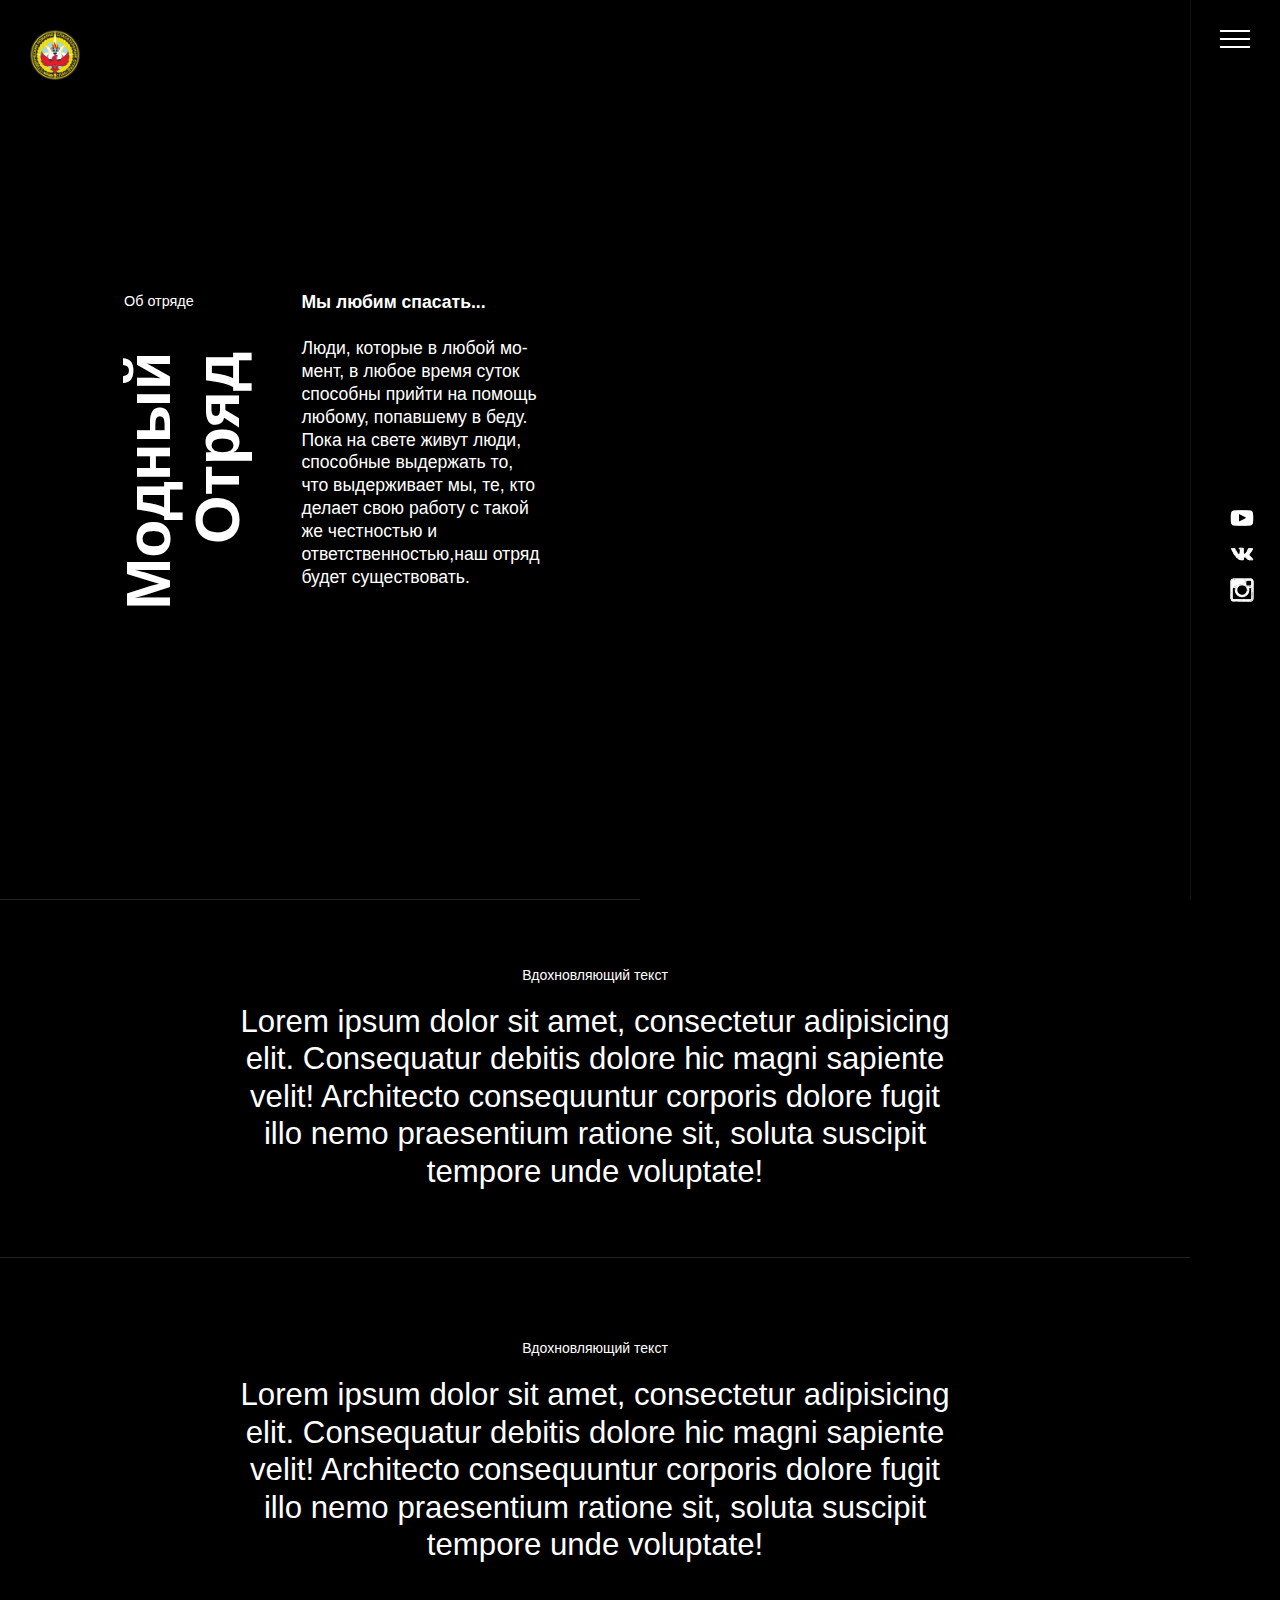
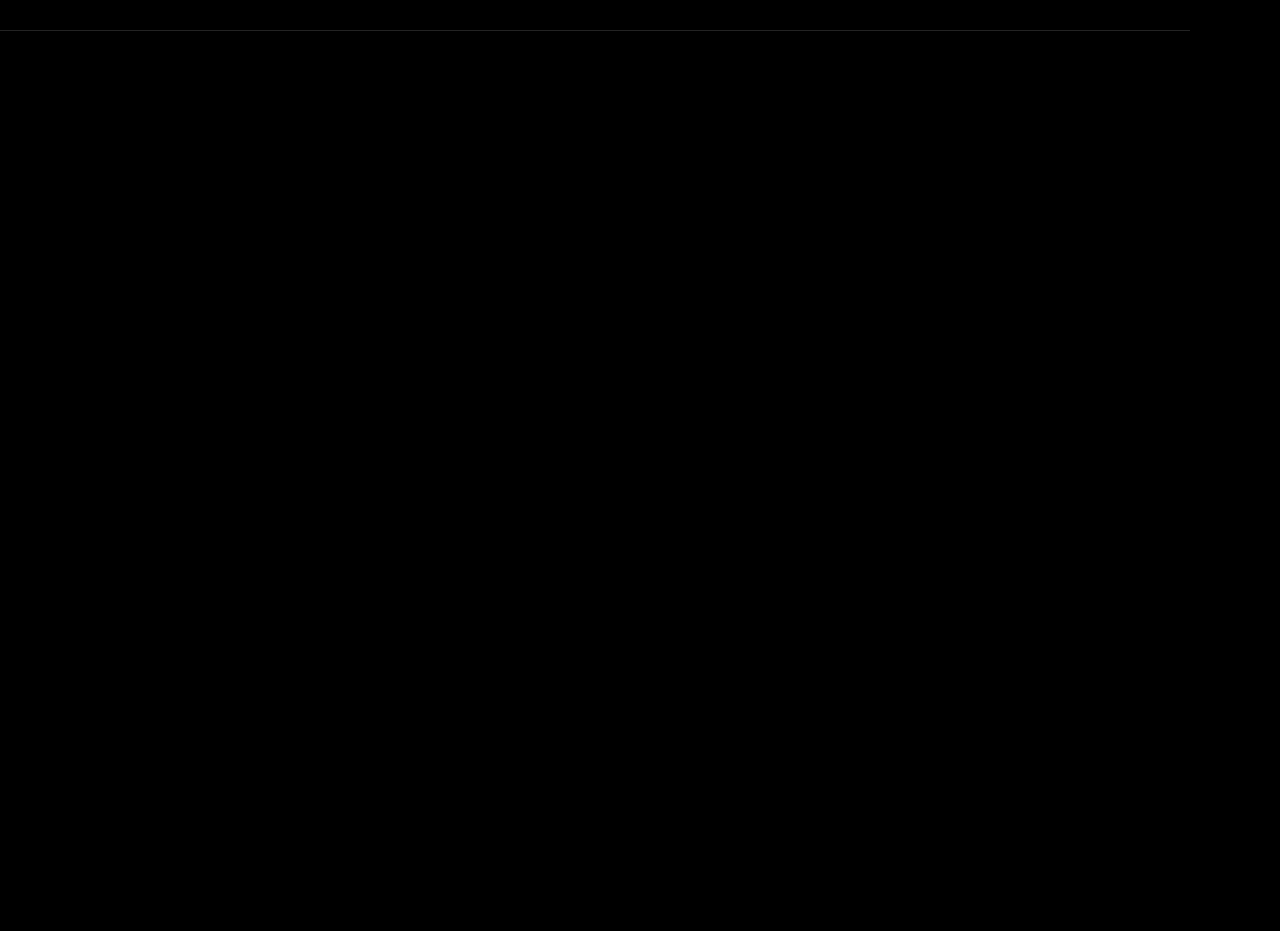
==== about_squad.html @ 2091f067 "1" ====
<!doctype html>
<html lang="ru">
<head>
    <meta charset="utf-8">
    <meta http-equiv="x-ua-compatible" content="ie=edge">
    <title>Об отряде</title>
    <!--Оптимизация под мобильную версию-->
    <meta name="HandheldFriendly" content="True">
    <meta name="MobileOptimized" content="320">
    <meta name="viewport" content="width=device-width, initial-scale=1">
    <!--ФавИконки-->
    <link rel="shortcut icon" href="favicon.ico" type="image/x-icon">
    <link rel="icon" href="favicon.ico" type="image/x-icon">
    <!--Индексация-->
    <meta name="theme-color" content="#ffffff">
    <meta name="description" content="Самый модный отряд">
    <meta name="keywords" content="Феникс, модно, молодежно, современно">
    <!--Индексация при цитировании в соц сетях-->
    <meta property="og:title" content="">
    <meta property="og:description" content="">
    <meta property="og:type" content="article">
    <meta property="og:url" content="">
    <meta property="og:site_name" content="">
    <meta property="og:image" content="">
    <!--CSS/JS-->
    <link rel="stylesheet" id="bones-stylesheet-css" href="css/style.css" type="text/css" media="all">
    <script type="text/javascript" src="js/d748f.js"></script>
</head>
<body class="page-template page-template-page-studio page-template-page-studio-php page page-id-624 scrolltop">
<!--Лого верх-->
<div class="icon-logo">
    <a href="#"><img src="icon-logo-1.jpg"></a>
</div>
<div class="footer-wrap">
    <!--Лого низ-->
    <div class="icon-logo">
        <a href="#"><img src="icon-logo-1.jpg"></a>
    </div>
    <!--Блок контактов-->
    <div class="footer-contact-wrap">
        <div class="m-all t-1of2 d-1of2 cf">
            <h2>Ты Можешь Изменить Мир</h2>
        </div>
        <div class="m-all t-1of2 d-1of2 cf">
            <div class="m-hidden">
                <h3>Наши контакты</h3>
            </div><div class="div-line-wrap">
        <span class="div-line">
        </span>
        </div>
            <p>+7(985)513-35-29<br>
                <a href="mailto:spso_fenix@gmail.com" onclick="ga(&#39;send&#39;, &#39;event&#39;, &#39;contact&#39;, &#39;email&#39;, &#39;footer&#39;);">spso_fenix@gmail.com</a></p>
            <a href="#" class="cta-btn-form form-link" target="_blank" onclick="ga(&#39;send&#39;, &#39;event&#39;, &#39;contact&#39;, &#39;project planner&#39;, &#39;footer&#39;);"><span>Записаться в Отряд</span> <span class="icon-ArrowRight"></span></a>
            <a href="#" target="_blank" class="cta-btn-form manual-link"><span>Записаться в Отряд</span> <span class="icon-ArrowRight"></span></a></div></div><span class="icon-ArrowUp"></span><div class="logotype"></div></div><div class="nav-btn-wrap">
    <!--Навигация по сайту-->
    <button class="c-hamburger c-hamburger--htx">
        <span>Menu</span>
    </button>
</div>
<div class="side-nav">
    <div class="main-menu">
        <ul><li class="home"><a href="index.html">Главная</a></li>
            <li class="squad"><a href="about_squad.html">Об отряде</a></li>
            <li class="gallery"><a href="#">Галерея</a></li>
            <li class="entry"><a href="#">Вступление в отряд</a></li>
            <li class="structure"><a href="#">Структура и руководство</a></li>
            <li class="contact"><a href="contact.html">Контакты</a>
            </li>
        </ul>
    </div>
    <!--Боковая надпись и соц кнопки-->
    <div class="status-text">
    <span class="social-links">
        <img src="icon/inst.png" alt="">
            <img src="icon/vk.png" alt="">
            <img src="icon/yt.png" alt="">
        <br>
    </span></div>
</div>
    <div class="ajax-wrap">
        <!--Видео-->
        <div id="hero-bg-vid" data-vide-bg="mp4: VS.mp4, poster:home-bg.jpg " data-vide-options="bgColor: #000000, loop: true, controls: true, muted: true, position: 50% 50%, posterType: jpg"><div style="position: absolute; z-index: 1; top: 0px; left: 0px; bottom: 0px; right: 0px; overflow: hidden; background-size: cover; background-color: rgb(0, 0, 0); background-repeat: no-repeat; background-position: 50% 50%; background-image: none;">
            <video controls = "" autoplay="" loop="" preload="auto" muted="" style="margin: auto; position: absolute; z-index: -1; top: 50%; left: 50%; transform: translate(-50%, -50%); visibility: visible; opacity: 1; width: auto; height: 916px;" data-video="0">
                <!--        <source src="VS.mp4" type="video/mp4"> -->
            </video>
        </div>
        </div>
        <div class="work-intro">
            <div class="video-bg-section rollin top" data-vide-bg="mp4: VS.mp4, home-bg.jpg " data-vide-options="bgColor: #000000, loop: true, muted: true, position: 50% 50%, posterType: jpg"><div style="position: absolute; z-index: 1; top: 0px; left: 0px; bottom: 0px; right: 0px; overflow: hidden; background-size: cover; background-color: rgb(0, 0, 0); background-repeat: no-repeat; background-position: 50% 50%; background-image: none;">
                <video autoplay="" loop="" preload="auto" muted="" style="margin: auto; position: absolute; z-index: -1; top: 50%; left: 50%; transform: translate(-50%, -50%); visibility: visible; opacity: 1; width: auto; height: 578px;">
                    <source src="VS.mp4" type="video/mp4">
                </video>
            </div>
            </div>
        </div>
        <main class="content">
<section class="project-intro">
    <div class="m-all t-1of2 d-1of2 cf intro-copy-wrap top">
    <div class="intro-copy">
        <div class="intro-copy-inner">
    <div class="m-1of4 t-3of7 d-3of7 cf intro-title">
        <p class="category-title">Об отряде</p>
        <h2>Модный<br>Отряд</h2></div>
            <div class="m-3of4 t-4of7 d-4of7 cf intro-body-copy">
                <h4 class="overview-title">Мы любим спасать...</h4>
                <p>Люди, которые в любой момент, в любое время суток способны прийти на помощь любому, попавшему в беду.
                    Пока на свете живут люди, способные выдержать то, что выдерживает мы, те, кто делает свою работу с такой же честностью и ответственностью,наш отряд будет существовать.</p>
                </div>
        </div>
    </div>
    </div>
    </section>
<section class="services-list no-padding-top">
<header class="m-all t-all d-all cf rollin now">
    <div class="sub-title">
        <p>Вдохновляющий текст</p>
    </div>
    <h2>
        Lorem ipsum dolor sit amet, consectetur adipisicing elit. Consequatur debitis dolore hic magni sapiente
            velit! Architecto consequuntur corporis dolore fugit illo nemo praesentium ratione sit, soluta suscipit
            tempore unde voluptate!
    </h2>
   </header>
</section><section class="services-list delife last">
        <header class="m-all t-all d-all cf rollin now">
            <div class="sub-title">
                <p>Вдохновляющий текст</p>
            </div>
            <h2>
                Lorem ipsum dolor sit amet, consectetur adipisicing elit. Consequatur debitis dolore hic magni sapiente
                velit! Architecto consequuntur corporis dolore fugit illo nemo praesentium ratione sit, soluta suscipit
                tempore unde voluptate!
            </h2>
        </header>
</section>
    </main>
        <!--JS-->
        <script type="text/javascript" src="js/aa1be.js"></script>
        <!--Записаться к нам-->
        <iframe id="my_typeform" src="form.html"></iframe>

        <div class="form-header"><div class="form-header-logo"><div class="icon-logo"><img src="icon-logo-1.jpg"></div></div>
            <div class="close-btn">
                <a href="#"><img src="close-btn.svg"></a>
            </div>
        </div>
</body>
</html>
---- css/style.css ----
/******************************************************************
Site Name: SPSO FENIX
Author: TblKBA
Stylesheet: FENIX Styles
******************************************************************/
article,
aside,
details,
figcaption,
figure,
footer,
header,
hgroup,
main,
nav,
section,
summary {
  display: block; }
audio,
canvas,
video {
  display: inline-block; }
audio:not([controls]) {
  display: none;
  height: 0; }
[hidden],
template {
  display: none; }

/* ==========================================================================
   Base
   ========================================================================== */
html {
  font-family: sans-serif;
  -ms-text-size-adjust: 100%;
  -webkit-text-size-adjust: 100%;
 }

body {
  margin: 0; }

/* ==========================================================================
   Links
   ========================================================================== */

a:focus {
  outline: 0; }

a:active,
a:hover {
  outline: 0; }

/* ==========================================================================
   Typography
   ========================================================================== */
h1 {
  font-size: 2em;
  margin: 0.67em 0; }

abbr[title] {
  border-bottom: 1px dotted; }

b,
strong,
.strong {
  font-weight: bold; }

dfn,
em,
.em {
  font-style: italic; }

hr {
  -moz-box-sizing: content-box;
  box-sizing: content-box;
  height: 0; }

p {
  -webkit-hyphens: auto;
  -epub-hyphens: auto;
  -moz-hyphens: auto;
  hyphens: auto; }

pre {
  white-space: pre-wrap; }

q:before,
q:after {
  content: '';
  content: none; }

small, .small {
  font-size: 75%; }

sub,
sup {
  font-size: 75%;
  line-height: 0;
  position: relative;
  vertical-align: baseline; }

sup {
  top: -0.5em; }

sub {
  bottom: -0.25em; }

/* ==========================================================================
   Forms
   ========================================================================== */

fieldset {
  border: 1px solid #c0c0c0;
  margin: 0 2px;
  padding: 0.35em 0.625em 0.75em; }

button,
input,
select,
textarea {
  font-family: inherit;
  font-size: 100%;
  margin: 0;
}

button,
html input[type="button"],
input[type="reset"],
input[type="submit"] {
  -webkit-appearance: button;
  cursor: pointer;
}

button[disabled],
html input[disabled] {
  cursor: default; }


input[type="search"] {
  -webkit-appearance: textfield;
  -moz-box-sizing: content-box;
  -webkit-box-sizing: content-box;
  box-sizing: content-box; }

textarea {
  vertical-align: top;
 }

/* ==========================================================================
   Tables
   ========================================================================== */
table {
  border-collapse: collapse;
  border-spacing: 0; }

*, *:before, *:after {
  -webkit-box-sizing: border-box;
  -moz-box-sizing: border-box;
  box-sizing: border-box; }

.image-replacement,
.ir {
  text-indent: 100%;
  white-space: nowrap;
  overflow: hidden; }

.clearfix, .cf {
  zoom: 1; }
  .clearfix:before, .clearfix:after, .cf:before, .cf:after {
    content: "";
    display: table; }
  .clearfix:after, .cf:after {
    clear: both; }

span.amp {
  font-family: Baskerville,'Goudy Old Style',Palatino,'Book Antiqua',serif !important;
  font-style: italic; }

/*********************
FONT FACE (IN YOUR FACE)
*********************/
@font-face {
  font-family: 'ApercuBold';
  src: url("../fonts/apercu-bold-webfont.eot");
  src: url("../fonts/apercu-bold-webfont.eot?#iefix") format("embedded-opentype"), url("../fonts/apercu-bold-webfont.svg#ApercuBold") format("svg"), url("../fonts/apercu-bold-webfont.woff") format("woff"), url("../fonts/apercu-bold-webfont.ttf") format("truetype");
  font-weight: bold;
  font-style: normal; }

@font-face {
  font-family: 'ApercuBoldItalic';
  src: url("../fonts/apercu-bolditalic-webfont.eot");
  src: url("../fonts/apercu-bolditalic-webfont.eot?#iefix") format("embedded-opentype"), url("../fonts/apercu-bolditalic-webfont.svg#ApercuBoldItalic") format("svg"), url("../fonts/apercu-bolditalic-webfont.woff") format("woff"), url("../fonts/apercu-bolditalic-webfont.ttf") format("truetype");
  font-weight: normal;
  font-style: normal; }

@font-face {
  font-family: 'ApercuItalic';
  src: url("../fonts/apercu-italic-webfont.eot");
  src: url("../fonts/apercu-italic-webfont.eot?#iefix") format("embedded-opentype"), url("../fonts/apercu-italic-webfont.svg#ApercuItalic") format("svg"), url("../fonts/apercu-italic-webfont.woff") format("woff"), url("../fonts/apercu-italic-webfont.ttf") format("truetype");
  font-weight: normal;
  font-style: normal; }

@font-face {
  font-family: 'ApercuLight';
  src: url("../fonts/apercu-light-webfont.eot");
  src: url("../fonts/apercu-light-webfont.eot?#iefix") format("embedded-opentype"), url("../fonts/apercu-light-webfont.svg#ApercuLight") format("svg"), url("../fonts/apercu-light-webfont.woff") format("woff"), url("../fonts/apercu-light-webfont.ttf") format("truetype");
  font-weight: normal;
  font-style: normal; }

@font-face {
  font-family: 'ApercuLightItalic';
  src: url("../fonts/apercu-lightitalic-webfont.eot");
  src: url("../fonts/apercu-lightitalic-webfont.eot?#iefix") format("embedded-opentype"), url("../fonts/apercu-lightitalic-webfont.svg#ApercuLightItalic") format("svg"), url("../fonts/apercu-lightitalic-webfont.woff") format("woff"), url("../fonts/apercu-lightitalic-webfont.ttf") format("truetype");
  font-weight: normal;
  font-style: normal; }

@font-face {
  font-family: 'ApercuMedium';
  src: url("../fonts/apercu-medium-webfont.eot");
  src: url("../fonts/apercu-medium-webfont.eot?#iefix") format("embedded-opentype"), url("../fonts/apercu-medium-webfont.svg#ApercuMedium") format("svg"), url("../fonts/apercu-medium-webfont.woff") format("woff"), url("../fonts/apercu-medium-webfont.ttf") format("truetype");
  font-weight: normal;
  font-style: normal; }

@font-face {
  font-family: 'ApercuMediumItalic';
  src: url("../fonts/apercu-mediumitalic-webfont.eot");
  src: url("../fonts/apercu-mediumitalic-webfont.eot?#iefix") format("embedded-opentype"), url("../fonts/apercu-mediumitalic-webfont.svg#ApercuMediumItalic") format("svg"), url("../fonts/apercu-mediumitalic-webfont.woff") format("woff"), url("../fonts/apercu-mediumitalic-webfont.ttf") format("truetype");
  font-weight: normal;
  font-style: normal; }

@font-face {
  font-family: 'ApercuMono';
  src: url("../fonts/apercu-mono-webfont.eot");
  src: url("../fonts/apercu-mono-webfont.eot?#iefix") format("embedded-opentype"), url("../fonts/apercu-mono-webfont.svg#ApercuMono") format("svg"), url("../fonts/apercu-mono-webfont.woff") format("woff"), url("../fonts/apercu-mono-webfont.ttf") format("truetype");
  font-weight: normal;
  font-style: normal; }

@font-face {
  font-family: 'ApercuRegular';
  src: url("../fonts/apercu-regular-webfont.eot");
  src: url("../fonts/apercu-regular-webfont.eot?#iefix") format("embedded-opentype"), url("../fonts/apercu-regular-webfont.svg#ApercuRegular") format("svg"), url("../fonts/apercu-regular-webfont.woff") format("woff"), url("../fonts/apercu-regular-webfont.ttf") format("truetype");
  font-weight: normal;
  font-style: normal; }

@font-face {
  font-family: 'icomoon';
  src: url("../fonts/icomoon.eot?6l5p4f");
  src: url("../fonts/icomoon.eot?6l5p4f#iefix") format("embedded-opentype"), url("../fonts/icomoon.woff2?6l5p4f") format("woff2"), url("../fonts/icomoon.ttf?6l5p4f") format("truetype"), url(".../fonts/icomoon.woff?6l5p4f") format("woff"), url("../fonts/icomoon.svg?6l5p4f#icomoon") format("svg");
  font-weight: normal;
  font-style: normal; }

[class^="icon-"], [class*=" icon-"] {
  font-family: 'icomoon' !important;
  speak: none;
  font-style: normal;
  font-weight: normal;
  font-variant: normal;
  text-transform: none;
  line-height: 1;
  /* Better Font Rendering =========== */
  -webkit-font-smoothing: antialiased;
  -moz-osx-font-smoothing: grayscale; }

.icon-ArrowDown:before {
  content: "\ea3e"; }

.icon-ArrowLeft:before {
  content: "\ea40"; }

.icon-ArrowRight:before {
  content: "\ea3c"; }

.icon-ArrowUp:before {
  content: "\ea3a"; }

p {
  -ms-word-wrap: break-word;
  word-break: break-word;
  word-wrap: break-word;
  -webkit-hyphens: auto;
  -moz-hyphens: auto;
  hyphens: auto;
  -webkit-font-feature-settings: "liga", "dlig";
  -moz-font-feature-settings: "liga=1, dlig=1";
  -o-font-feature-settings: "liga", "dlig";
  font-feature-settings: "liga", "dlig"; }

@keyframes flagAnimation {
  0% {
    opacity: 1;
    -moz-opacity: 1;
    -khtml-opacity: 1;
    filter: alpha(opacity=1); }
  50% {
    opacity: 0.1;
    -moz-opacity: 0.1;
    -khtml-opacity: 0.1;
    filter: alpha(opacity=0.1); }
  100% {
    opacity: 1;
    -moz-opacity: 1;
    -khtml-opacity: 1;
    filter: alpha(opacity=1); } }

@-o-keyframes flagAnimation {
  0% {
    opacity: 1;
    -moz-opacity: 1;
    -khtml-opacity: 1;
    filter: alpha(opacity=1); }
  50% {
    opacity: 0.1;
    -moz-opacity: 0.1;
    -khtml-opacity: 0.1;
    filter: alpha(opacity=0.1); }
  100% {
    opacity: 1;
    -moz-opacity: 1;
    -khtml-opacity: 1;
    filter: alpha(opacity=1); } }

@-moz-keyframes flagAnimation {
  0% {
    opacity: 1;
    -moz-opacity: 1;
    -khtml-opacity: 1;
    filter: alpha(opacity=1); }
  50% {
    opacity: 0.1;
    -moz-opacity: 0.1;
    -khtml-opacity: 0.1;
    filter: alpha(opacity=0.1); }
  100% {
    opacity: 1;
    -moz-opacity: 1;
    -khtml-opacity: 1;
    filter: alpha(opacity=1); } }

@-webkit-keyframes flagAnimation {
  0% {
    opacity: 1;
    -moz-opacity: 1;
    -khtml-opacity: 1;
    filter: alpha(opacity=1); }
  50% {
    opacity: 0.1;
    -moz-opacity: 0.1;
    -khtml-opacity: 0.1;
    filter: alpha(opacity=0.1); }
  100% {
    opacity: 1;
    -moz-opacity: 1;
    -khtml-opacity: 1;
    filter: alpha(opacity=1); } }

@-webkit-keyframes load3 {
  0% {
    -webkit-transform: rotate(0deg);
    transform: rotate(0deg); }
  100% {
    -webkit-transform: rotate(360deg);
    transform: rotate(360deg); } }

@keyframes load3 {
  0% {
    -webkit-transform: rotate(0deg);
    transform: rotate(0deg); }
  100% {
    -webkit-transform: rotate(360deg);
    transform: rotate(360deg); } }

@media (max-width: 767px) {
  .m-hidden {
    display: none; }
  .m-all {
    float: left;
    padding: 0 15px;
    width: 100%;
    padding: 0; }
  .m-1of2 {
    float: left;
    padding: 0 15px;
    width: 50%; }
  .m-1of3 {
    float: left;
    padding: 0 15px;
    width: 33.33%; }
  .m-2of3 {
    float: left;
    padding: 0 15px;
    width: 66.66%; }
  .m-1of4 {
    float: left;
    padding: 0 15px;
    width: 25%; }
  .m-3of4 {
    float: left;
    padding: 0 15px;
    width: 75%; } }

/* Portrait tablet to landscape */
@media (min-width: 768px) and (max-width: 1029px) {
  .t-hidden {
    display: none; }
  .t-all {
    float: left;
    padding: 0 15px;
    width: 100%;
    padding: 0; }
  .t-1of2 {
    float: left;
    padding: 0 15px;
    width: 50%; }
  .t-1of3 {
    float: left;
    padding: 0 15px;
    width: 33.33%; }
  .t-2of3 {
    float: left;
    padding: 0 15px;
    width: 66.66%; }
  .t-1of4 {
    float: left;
    padding: 0 15px;
    width: 25%; }
  .t-3of4 {
    float: left;
    padding: 0 15px;
    width: 75%; }
  .t-1of5 {
    float: left;
    padding: 0 15px;
    width: 20%; }
  .t-2of5 {
    float: left;
    padding: 0 15px;
    width: 40%; }
  .t-3of5 {
    float: left;
    padding: 0 15px;
    width: 60%; }
  .t-4of5 {
    float: left;
    padding: 0 15px;
    width: 80%; }
  .t-1of7 {
    float: left;
    padding: 0 15px;
    width: 14.2857142857%; }
  .t-2of7 {
    float: left;
    padding: 0 15px;
    width: 28.5714286%; }
  .t-3of7 {
    float: left;
    padding: 0 15px;
    width: 42.8571429%; }
  .t-4of7 {
    float: left;
    padding: 0 15px;
    width: 57.1428572%; }
  .t-5of7 {
    float: left;
    padding: 0 15px;
    width: 71.4285715%; }
  .t-6of7 {
    float: left;
    padding: 0 15px;
    width: 85.7142857%; } }

/* Landscape to small desktop */
@media (min-width: 1030px) {
  .d-hidden {
    display: none; }
  .d-all {
    float: left;
    padding: 0 15px;
    width: 100%; }
  .d-1of2 {
    float: left;
    padding: 0 15px;
    width: 50%; }
  .d-1of3 {
    float: left;
    padding: 0 15px;
    width: 33.33%; }
  .d-2of3 {
    float: left;
    padding: 0 15px;
    width: 66.66%; }
  .d-1of4 {
    float: left;
    padding: 0 15px;
    width: 25%; }
  .d-3of4 {
    float: left;
    padding: 0 15px;
    width: 75%; }
  .d-1of5 {
    float: left;
    padding: 0 15px;
    width: 20%; }
  .d-2of5 {
    float: left;
    padding: 0 15px;
    width: 40%; }
  .d-3of5 {
    float: left;
    padding: 0 15px;
    width: 60%; }
  .d-4of5 {
    float: left;
    padding: 0 15px;
    width: 80%; }
  .d-1of6 {
    float: left;
    padding: 0 15px;
    width: 16.6666666667%; }
  .d-1of7 {
    float: left;
    padding: 0 15px;
    width: 14.2857142857%; }
  .d-2of7 {
    float: left;
    padding: 0 15px;
    width: 28.5714286%; }
  .d-3of7 {
    float: left;
    padding: 0 15px;
    width: 42.8571429%; }
  .d-4of7 {
    float: left;
    padding: 0 15px;
    width: 57.1428572%; }
  .d-5of7 {
    float: left;
    padding: 0 15px;
    width: 71.4285715%; }
  .d-6of7 {
    float: left;
    padding: 0 15px;
    width: 85.7142857%; }
  .d-1of8 {
    float: left;
    padding: 0 15px;
    width: 12.5%; }
  .d-1of9 {
    float: left;
    padding: 0 15px;
    width: 11.1111111111%; }
  .d-1of10 {
    float: left;
    padding: 0 15px;
    width: 10%; }
  .d-1of11 {
    float: left;
    padding: 0 15px;
    width: 9.09090909091%; }
  .d-1of12 {
    float: left;
    padding: 0 15px;
    width: 8.33%; } }

/*TblKBA GOO*/

.cta-btn .icon-ArrowRightClean, .cta-btn-form .icon-ArrowRightClean {
  position: absolute;
  top: 19px;
  right: 13px;
  font-size: 16px;
  padding-left: 10px;
  -webkit-transform: translate3d(-5px, 0, 0);
  transform: translate3d(-5px, 0, 0);
  -webkit-transition: -webkit-transform 0.3s;
  transition: transform 0.3s;
  -webkit-transition-timing-function: cubic-bezier(0.75, 0, 0.125, 1);
  transition-timing-function: cubic-bezier(0.75, 0, 0.125, 1); }

.cta-btn, .cta-btn-form {
  background-color: #fc766a ;
    font-weight:bold;
  font-size: 14px;
  text-align: left;
  position: relative;
  padding: 18px 10px 18px 20px;
  width: 228px;
  -webkit-box-shadow: 0 2px 3px rgba(0, 0, 0, 0.4);
  -moz-box-shadow: 0 2px 3px rgba(0, 0, 0, 0.4);
  box-shadow: 0 2px 3px rgba(0, 0, 0, 0.4); }
  .cta-btn:hover, .cta-btn:focus, .cta-btn-form:hover, .cta-btn-form:focus {
    background-color: #fed65e;
      color: #000;}
  .cta-btn:active, .cta-btn-form:active {
    background-color: #fed65e;
      color: #000;}

.cta-btn:hover .icon-ArrowRightClean, .cta-btn-form:hover .icon-ArrowRightClean {
  -webkit-transform: translate3d(0, 0, 0);
  transform: translate3d(0, 0, 0); }

.c-hamburger {
  display: block;
  position: relative;
  margin: 0;
  padding: 0;
  width: 30px;
  height: 30px;
  font-size: 0;
  text-indent: -9999px;
  appearance: none;
  box-shadow: none;
  border-radius: none;
  border: none;
  cursor: pointer;
  transition: background 0.3s;
  background: none; }

.c-hamburger:focus {
  outline: none; }

.c-hamburger span {
  display: block;
  position: absolute;
  top: 8px;
  left: 0px;
  right: 0px;
  height: 2px;
  background: white; }

.c-hamburger span::before,
.c-hamburger span::after {
  position: absolute;
  display: block;
  left: 0;
  width: 100%;
  height: 2px;
  background-color: #fff;
  content: ""; }

.c-hamburger span::before {
  top: -8px; }

.c-hamburger span::after {
  bottom: -8px; }

.c-hamburger--htx span {
  transition: background 0s 0.3s; }

.c-hamburger--htx span::before,
.c-hamburger--htx span::after {
  transition-duration: 0.3s, 0.3s;
  transition-delay: 0.3s, 0s; }

.c-hamburger--htx span::before {
  transition-property: top, transform; }

.c-hamburger--htx span::after {
  transition-property: bottom, transform; }

.open .c-hamburger--htx span {
  background: none; }

.open .c-hamburger--htx span::before {
  top: 0;
  transform: rotate(45deg); }

.open .c-hamburger--htx span::after {
  bottom: 0;
  transform: rotate(-45deg); }

.open .c-hamburger--htx span::before,
.open .c-hamburger--htx span::after {
  transition-delay: 0s, 0.3s; }

a.smooth {
  color: #fff;
  -moz-transition: color 0.14s ease-in-out;
  -o-transition: color 0.14s ease-in-out;
  -webkit-transition: color 0.14s ease-in-out;
  transition: color 0.14s ease-in-out; }
  a.smooth:hover, a.smooth:focus {
    color: #5e5e5e;
    text-decoration: none;
    outline: none; }
  a.smooth:active {
    color: #5e5e5e; }

/******************************************************************
Site Name:
Author:

Stylesheet: Form Styles

******************************************************************/
/*********************
INPUTS
*********************/
input[type="text"],
input[type="password"],
input[type="datetime"],
input[type="datetime-local"],
input[type="date"],
input[type="month"],
input[type="time"],
input[type="week"],
input[type="number"],
input[type="email"],
input[type="url"],
input[type="search"],
input[type="tel"],
input[type="color"],
select,
textarea,
.field {
  display: block;
  height: 40px;
  line-height: 1em;
  padding: 0 12px;
  margin-bottom: 14px;
  font-size: 1em;
  color: #fff;
  border-radius: 0px;
  border: #5E5E5E 1px solid;
  vertical-align: middle;
  box-shadow: none;
  width: 100%;
  background-color: #222222;
  -moz-transition: background-color 0.24s ease-in-out;
  -o-transition: background-color 0.24s ease-in-out;
  -webkit-transition: background-color 0.24s ease-in-out;
  transition: background-color 0.24s ease-in-out; }
  input[type="text"]:focus, input[type="text"]:active,
  input[type="password"]:focus,
  input[type="password"]:active,
  input[type="datetime"]:focus,
  input[type="datetime"]:active,
  input[type="datetime-local"]:focus,
  input[type="datetime-local"]:active,
  input[type="date"]:focus,
  input[type="date"]:active,
  input[type="month"]:focus,
  input[type="month"]:active,
  input[type="time"]:focus,
  input[type="time"]:active,
  input[type="week"]:focus,
  input[type="week"]:active,
  input[type="number"]:focus,
  input[type="number"]:active,
  input[type="email"]:focus,
  input[type="email"]:active,
  input[type="url"]:focus,
  input[type="url"]:active,
  input[type="search"]:focus,
  input[type="search"]:active,
  input[type="tel"]:focus,
  input[type="tel"]:active,
  input[type="color"]:focus,
  input[type="color"]:active,
  select:focus,
  select:active,
  textarea:focus,
  textarea:active,
  .field:focus,
  .field:active {
    background-color: #000000;
    outline: none; }
  input[type="text"].error, input[type="text"].is-invalid,
  input[type="password"].error,
  input[type="password"].is-invalid,
  input[type="datetime"].error,
  input[type="datetime"].is-invalid,
  input[type="datetime-local"].error,
  input[type="datetime-local"].is-invalid,
  input[type="date"].error,
  input[type="date"].is-invalid,
  input[type="month"].error,
  input[type="month"].is-invalid,
  input[type="time"].error,
  input[type="time"].is-invalid,
  input[type="week"].error,
  input[type="week"].is-invalid,
  input[type="number"].error,
  input[type="number"].is-invalid,
  input[type="email"].error,
  input[type="email"].is-invalid,
  input[type="url"].error,
  input[type="url"].is-invalid,
  input[type="search"].error,
  input[type="search"].is-invalid,
  input[type="tel"].error,
  input[type="tel"].is-invalid,
  input[type="color"].error,
  input[type="color"].is-invalid,
  select.error,
  select.is-invalid,
  textarea.error,
  textarea.is-invalid,
  .field.error,
  .field.is-invalid {
    color: #fbe3e4;
    border-color: #fbe3e4;
    background-color: #000000;
    background-position: 99% center;
    background-repeat: no-repeat;
    background-image: url([data-uri]);
    outline-color: #fbe3e4; }
  input[type="text"].success, input[type="text"].is-valid,
  input[type="password"].success,
  input[type="password"].is-valid,
  input[type="datetime"].success,
  input[type="datetime"].is-valid,
  input[type="datetime-local"].success,
  input[type="datetime-local"].is-valid,
  input[type="date"].success,
  input[type="date"].is-valid,
  input[type="month"].success,
  input[type="month"].is-valid,
  input[type="time"].success,
  input[type="time"].is-valid,
  input[type="week"].success,
  input[type="week"].is-valid,
  input[type="number"].success,
  input[type="number"].is-valid,
  input[type="email"].success,
  input[type="email"].is-valid,
  input[type="url"].success,
  input[type="url"].is-valid,
  input[type="search"].success,
  input[type="search"].is-valid,
  input[type="tel"].success,
  input[type="tel"].is-valid,
  input[type="color"].success,
  input[type="color"].is-valid,
  select.success,
  select.is-valid,
  textarea.success,
  textarea.is-valid,
  .field.success,
  .field.is-valid {
    color: #e6efc2;
    border-color: #e6efc2;
    background-color: #000000;
    background-position: 99% center;
    background-repeat: no-repeat;
    background-image: url([data-uri]);
    outline-color: #e6efc2; }
  input[type="text"][disabled], input[type="text"].is-disabled,
  input[type="password"][disabled],
  input[type="password"].is-disabled,
  input[type="datetime"][disabled],
  input[type="datetime"].is-disabled,
  input[type="datetime-local"][disabled],
  input[type="datetime-local"].is-disabled,
  input[type="date"][disabled],
  input[type="date"].is-disabled,
  input[type="month"][disabled],
  input[type="month"].is-disabled,
  input[type="time"][disabled],
  input[type="time"].is-disabled,
  input[type="week"][disabled],
  input[type="week"].is-disabled,
  input[type="number"][disabled],
  input[type="number"].is-disabled,
  input[type="email"][disabled],
  input[type="email"].is-disabled,
  input[type="url"][disabled],
  input[type="url"].is-disabled,
  input[type="search"][disabled],
  input[type="search"].is-disabled,
  input[type="tel"][disabled],
  input[type="tel"].is-disabled,
  input[type="color"][disabled],
  input[type="color"].is-disabled,
  select[disabled],
  select.is-disabled,
  textarea[disabled],
  textarea.is-disabled,
  .field[disabled],
  .field.is-disabled {
    cursor: not-allowed;
    border-color: #cfcfcf;
    opacity: 0.6; }
    input[type="text"][disabled]:focus, input[type="text"][disabled]:active, input[type="text"].is-disabled:focus, input[type="text"].is-disabled:active,
    input[type="password"][disabled]:focus,
    input[type="password"][disabled]:active,
    input[type="password"].is-disabled:focus,
    input[type="password"].is-disabled:active,
    input[type="datetime"][disabled]:focus,
    input[type="datetime"][disabled]:active,
    input[type="datetime"].is-disabled:focus,
    input[type="datetime"].is-disabled:active,
    input[type="datetime-local"][disabled]:focus,
    input[type="datetime-local"][disabled]:active,
    input[type="datetime-local"].is-disabled:focus,
    input[type="datetime-local"].is-disabled:active,
    input[type="date"][disabled]:focus,
    input[type="date"][disabled]:active,
    input[type="date"].is-disabled:focus,
    input[type="date"].is-disabled:active,
    input[type="month"][disabled]:focus,
    input[type="month"][disabled]:active,
    input[type="month"].is-disabled:focus,
    input[type="month"].is-disabled:active,
    input[type="time"][disabled]:focus,
    input[type="time"][disabled]:active,
    input[type="time"].is-disabled:focus,
    input[type="time"].is-disabled:active,
    input[type="week"][disabled]:focus,
    input[type="week"][disabled]:active,
    input[type="week"].is-disabled:focus,
    input[type="week"].is-disabled:active,
    input[type="number"][disabled]:focus,
    input[type="number"][disabled]:active,
    input[type="number"].is-disabled:focus,
    input[type="number"].is-disabled:active,
    input[type="email"][disabled]:focus,
    input[type="email"][disabled]:active,
    input[type="email"].is-disabled:focus,
    input[type="email"].is-disabled:active,
    input[type="url"][disabled]:focus,
    input[type="url"][disabled]:active,
    input[type="url"].is-disabled:focus,
    input[type="url"].is-disabled:active,
    input[type="search"][disabled]:focus,
    input[type="search"][disabled]:active,
    input[type="search"].is-disabled:focus,
    input[type="search"].is-disabled:active,
    input[type="tel"][disabled]:focus,
    input[type="tel"][disabled]:active,
    input[type="tel"].is-disabled:focus,
    input[type="tel"].is-disabled:active,
    input[type="color"][disabled]:focus,
    input[type="color"][disabled]:active,
    input[type="color"].is-disabled:focus,
    input[type="color"].is-disabled:active,
    select[disabled]:focus,
    select[disabled]:active,
    select.is-disabled:focus,
    select.is-disabled:active,
    textarea[disabled]:focus,
    textarea[disabled]:active,
    textarea.is-disabled:focus,
    textarea.is-disabled:active,
    .field[disabled]:focus,
    .field[disabled]:active,
    .field.is-disabled:focus,
    .field.is-disabled:active {
      background-color: #d5edf8; }

input[type="password"] {
  letter-spacing: 0.3em; }

textarea {
  max-width: 100%;
  min-height: 120px;
  line-height: 1.5em; }

select {
  -webkit-appearance: none;
  /* 1 */
  -moz-appearance: none;
  appearance: none;
  background-image: url("/wp-content/themes/derepublica/library/images/down_arrow.png");
  background-repeat: no-repeat;
  background-size: 16px 8px;
  background-position: 95% center; }

/*********************
BASE (MOBILE) SIZE
This are the mobile styles. It's what people see on their phones. If
you set a great foundation, you won't need to add too many styles in
the other stylesheets. Remember, keep it light: Speed is Important.
*********************/
/******************************************************************
Site Name: De Republica
Author: Eli Rae

Stylesheet: Base Mobile Stylesheet

******************************************************************/
/*********************
GENERAL STYLES
*********************/
body {
  font-family: "ApercuRegular", Helvetica, Arial, sans-serif;
  font-size: 100%;
  color: #fff;
  background-color: #000;
  -webkit-font-smoothing: antialiased;
  -moz-osx-font-smoothing: grayscale;
  min-width: 100%;
  min-height: 100%;
  padding-bottom: calc(100vh);
  content: 'viewport-units-buggyfill; padding-bottom: calc(100vh)'; }

ul.whr-info {
  display: none; }

.footer-contact-wrap a.manual-link {
  display: block;
  margin: 0 auto; }

.footer-contact-wrap a.form-link {
  display: none;
  margin: 0 auto; }

.header-tagline-wrap a.manual-link {
  display: inline-block;
  margin: 0 auto; }

.header-tagline-wrap a.form-link {
  display: none;
  margin: 0 auto; }

.page-template-page-contact a.manual-link {
  display: inline-block;
  margin: 0 auto; }

.page-template-page-contact a.form-link {
  display: none;
  margin: 0 auto; }

/*********************
ADWORDS LANDING
*********************/
.activate-form {
  overflow-y: hidden; }

#my_typeform {
  display: none; }

.activate-form #my_typeform {
  position: fixed;
  top: 0;
  left: 0;
  z-index: 1000;
  display: inline-block;
  width: 100%;
  height: 100vh;
  min-height: 100vh;
  padding: 0px;
  overflow: hidden;
  border: 0; }

.activate-form .form-header {
  display: inline-block;
  position: fixed;
  top: 0px;
  left: 0px;
  width: 100%;
  padding-right: 17px;
  -moz-transition: z-index 0.6s ease-in-out;
  -o-transition: z-index 0.6s ease-in-out;
  -webkit-transition: z-index 0.6s ease-in-out;
  transition: z-index 0.6s ease-in-out;
  opacity: 1;
  -moz-opacity: 1;
  -khtml-opacity: 1;
  filter: alpha(opacity=1);
  -moz-transition: opacity 0.4s ease-in-out, top 0.4s ease-in-out;
  -o-transition: opacity 0.4s ease-in-out, top 0.4s ease-in-out;
  -webkit-transition: opacity 0.4s ease-in-out, top 0.4s ease-in-out;
  transition: opacity 0.4s ease-in-out, top 0.4s ease-in-out;
  z-index: 1001; }

.form-header {
  -moz-transition: z-index 0.4s ease-in-out;
  -o-transition: z-index 0.4s ease-in-out;
  -webkit-transition: z-index 0.4s ease-in-out;
  transition: z-index 0.4s ease-in-out;
  display: none; }

.form-header .form-header-logo .icon-logo {
  opacity: 1;
  -moz-opacity: 1;
  -khtml-opacity: 1;
  filter: alpha(opacity=1);
  width: 58px;
  height: 44px;
  top: 30px;
  left: 30px; }

.form-header .form-header-logo .icon-logo img {
  width: 50px;
  height: auto; }

.form-header .close-btn {
  right: 47px;
  top: 30px;
  position: absolute; }

/*********************
LAYOUT & GRID STYLES
*********************/
.wrap {
  width: 96%;
  margin: 0 auto; }

#hero-bg-vid {
  position: fixed;
  width: 100%;
  height: 100vh;
  min-height: 100vh;
  overflow: hidden;
  z-index: 1;
  left: 0;
  top: 0;
  opacity: 0.9;
  -moz-opacity: 0.9;
  -khtml-opacity: 0.9;
  filter: alpha(opacity=0.9);
  content: 'viewport-units-buggyfill; height: 100vh;' 'min-height: 100vh;'; }

.bottom #hero-bg-vid {
  position: fixed;
  width: 100%;
  height: 100vh;
  min-height: 100vh;
  overflow: hidden;
  z-index: 1;
  left: 0;
  top: 0;
  opacity: 0.4;
  -moz-opacity: 0.4;
  -khtml-opacity: 0.4;
  filter: alpha(opacity=0.4);
  content: 'viewport-units-buggyfill; height: 100vh;' 'min-height: 100vh;'; }

.touch #hero-bg-vid {
  background-color: #000;
  background-image: none; }

.vidspace {
  width: 100%;
  height: 100vh;
  overflow: hidden;
  position: relative;
  z-index: 1;
  content: 'viewport-units-buggyfill; height: 100vh;'; }

.content {
  width: 100%;
  height: 100%;
  position: relative;
  z-index: 2;
  display: block;
  overflow: hidden; }

.content section {
  float: left;
  width: 100%;
  padding-right: 0px;
  padding-top: 15px;
  padding-bottom: 15px;
  background: #000000; }

.content section.no-padding-top {
  padding-top: 0; }

.single .content section.padding-bottom {
  padding-bottom: 30px; }

.single .content section.no-padding-bottom {
  padding-bottom: 0px; }

.content section.project-intro {
  background: none;
  padding: 0; }

.content section.featured-projects, .content section.delife, .content section.clients {
  padding-top: 0;
  padding-bottom: 0; }

.content section header h2, .full-width-title header, .project-call-to-action header {
  max-width: 768px;
  margin: 50px auto 50px auto;
  text-align: center;
  padding: 0px 45px;
  font-size: 1.4em;
  line-height: 1.2em;
  float: none; }

.home .content section header h2, .page-template-page-studio .content section header h2, .single-services .services-list h2, .single-services .featured-projects header h2 {
  margin: 0 auto 0 auto;
  padding: 0px 50px; }

.single-services .services-list {
  padding-top: 0; }

.home .content section header, .page-template-page-studio .content section header, .single-services .featured-projects header, .single-services .services-list header {
  padding: 67px 0; }

.postid-2212 .featured-projects header {
  border-top: 1px solid #232323; }

.home .content section.delife header {
  padding: 25px 0 44px 0; }

.page-template-page-studio .services-list {
  padding-top: 0; }

.page-template-page-studio .services-list header {
  border-bottom: 1px solid #232323; }

.services-list .services-wrap {
  text-align: center;
  max-width: 830px;
  margin: 0 auto;
  padding: 0px 50px; }
  .services-list .services-wrap p {
    padding: 2px 0;
    font-size: 14px;
    line-height: 1.4em;
    margin-bottom: 0; }

.content section header .view-more {
  width: 119px;
  margin: 0 auto 0 auto;
  padding: 20px 0 0 0;
  text-align: center; }

.page-template-page-studio .content section header .view-more {
  width: 160px;
  margin: 0 auto 0 auto;
  padding: 20px 0 0 0;
  text-align: center; }

.content section header .director-link {
  width: 145px; }

.content section header .view-more p {
  font-size: 14px;
  padding: 0;
  margin: 0;
  float: left; }

.content section header a p .icon-ArrowRightClean {
  font-size: 16px;
  margin: 0;
  padding-top: 0px;
  float: left; }

.content section header .view-more a {
  text-decoration: none; }

.content section header .sub-title p {
  text-align: center;
  margin: 0 0 20px 0;
  padding: 0;
  font-size: 14px; }

main .last {
  float: left; }

.featured-projects .m-all, .featured-projects .t-1of2, .featured-projects .d-1of2 {
  padding: 0; }

.delife .m-all, .delife .t-1of3, .delife .t-1of2, .delife .d-1of6 {
  padding: 0; }

.client .m-all, .clients .t-1of3, .clients .t-1of2, .clients .d-1of6 {
  padding: 0; }

.clients {
  text-align: center; }

.clients span {
  width: 150px;
  padding: 0px;
  text-align: center;
  line-height: 0; }

.clients .client-grid {
  float: left;
  border-bottom: 1px solid #232323;
  border-top: 1px solid #232323;
  padding: 15px; }

.clients .client-grid img {
  width: 150px;
  height: 150px; }

.content section.client-references {
  float: left;
  text-align: center;
  padding-bottom: 0; }

.content section.client-references h2 {
  margin: 35px auto;
  font-size: 1.4em; }

.home .content section.client-references header {
  padding: 32px 0 33px 0; }

.reference-grid {
  float: left;
  padding: 0 20px 48px 20px; }

.reference-grid .d-1of3 {
  padding: 0 25px; }

.client-references .icon-quote {
  font-size: 28px; }

.client-references .ref {
  font-size: 14px;
  padding-top: 0;
  margin-top: 0; }

.client-references .ref-name {
  font-size: 14px;
  font-weight: bold;
  padding-bottom: 5px;
  margin-bottom: 0; }

.reference-grid p.quote-body {
  margin-top: 12px;
  -webkit-hyphens: none;
  -moz-hyphens: none;
  hyphens: none;
  font-size: 14px; }

.reference-grid .div-line {
  float: none;
  margin: 0 auto;
  display: block; }

.reference-grid .div-line-wrap {
  padding: 7px 0 20px 0; }

.home .content section.services-list header {
  padding: 52px 0 65px 0;
  border-bottom: 1px solid #232323; }

.services-grid {
  float: left;
  width: 100%;
  text-align: center; }

.services-grid ul {
  text-align: center; }

.services-grid ul li {
  padding: 2px 0;
  font-size: 14px; }

.services-grid ul li a {
  text-decoration: none; }

.services-grid h3.list-title {
  font-size: 18px; }

.services-grid .div-line {
  margin: 0 auto;
  display: block;
  float: none; }

.services-grid .div-line-wrap {
  padding: 0px 0 20px 0; }

.single-services .services-grid .div-line {
  margin: 0;
  display: block;
  float: left; }

.single-services .services-list .services-grid .div-line {
  margin: 0 auto;
  display: block;
  float: none; }

.content .rollin {
  -webkit-transition: opacity 0.35s, -webkit-transform 0.35s;
  transition: opacity 0.35s, transform 0.35s;
  opacity: 0;
  -moz-opacity: 0;
  -khtml-opacity: 0;
  filter: alpha(opacity=0); }

.content .now {
  -webkit-transition: opacity 0.45s, -webkit-transform 0.45s;
  transition: opacity 0.45s, transform 0.45s;
  opacity: 1;
  -moz-opacity: 1;
  -khtml-opacity: 1;
  filter: alpha(opacity=1); }

.single-directors .content .rollin {
  -webkit-transition: opacity 0.35s, -webkit-transform 0.35s;
  transition: opacity 0.35s, transform 0.35s;
  opacity: 1;
  -moz-opacity: 1;
  -khtml-opacity: 1;
  filter: alpha(opacity=1); }

/*********************
SERVICES STYLES
*********************/
.vidspace-centre {
  margin: 0 auto;
  max-width: 860px; }

.postid-2212 .vidspace-centre {
  margin: 0 auto;
  max-width: 980px; }

.service-info-centre {
  margin: 0 auto;
  max-width: 900px;
  padding: 0 30px; }

.service-info-wrap {
  height: 550px;
  position: relative; }

.service-info-inner {
  left: 50%;
  top: 50%;
  position: absolute;
  -webkit-transform: translate(-50%, -50%);
  -ms-transform: translate(-50%, -50%);
  transform: translate(-50%, -50%); }

.service-info-content p {
  font-size: 14px;
  line-height: 1.3em; }

.service-info-inner .service-info-content {
  max-width: 375px; }

.service-info-inner .service-info-feature-img {
  width: 260px;
  height: auto; }

.service-info-inner .service-info-feature-img img {
  width: 100%;
  height: auto; }

.service-info-inner .service-info-content .cta-btn-form {
  margin-top: 15px; }

.service-info-inner h2 {
  margin-top: 0;
  font-size: 1.4em;
  text-align: center; }

.service-info {
  float: left;
  width: 100%;
  border-bottom: 1px solid #232323;
  border-top: 1px solid #232323;
  height: 550px; }

.single-services .content section.services {
  padding-bottom: 0; }

.single-services .header-tagline-wrap h1 {
  font-weight: 600;
  font-size: 22px;
  margin: 0;
  padding: 0;
  line-height: 1.2em; }

.single-services .header-tagline-wrap p {
  font-size: 12px;
  line-height: 1.4em;
  margin: 0;
  opacity: 1;
  -webkit-hyphens: none;
  -moz-hyphens: none;
  hyphens: none; }

.single-services .header-tagline-wrap h4 {
  font-weight: normal;
  font-size: 12px;
  line-height: 1.4em;
  padding: 0 0 12px 0;
  margin: 0; }

.single-services .header-tagline-wrap .service-showreel-wrapper-mobile .see-more-btn {
  font-size: 12px;
  text-decoration: none;
  border-bottom: 2px solid #fff; }

.single-services .header-tagline-wrap .service-showreel-wrapper-mobile {
  margin: 15px auto 15px auto;
  position: relative;
  height: 85px;
  width: 153px; }

.single-services .header-tagline-wrap .inner-mobile {
  position: absolute;
  top: 0;
  width: 100%;
  height: 100%;
  z-index: 2; }

.single-services .header-tagline-wrap .overlay-mobile {
  position: absolute;
  top: 0;
  width: 100%;
  height: 100%;
  z-index: 3;
  opacity: 0.1;
  -moz-opacity: 0.1;
  -khtml-opacity: 0.1;
  filter: alpha(opacity=0.1);
  background: #000000; }

.single-services .header-tagline-wrap .mobile-play-icon {
  position: absolute;
  top: 0;
  width: 100%;
  height: 100%;
  z-index: 4; }

.single-services .header-tagline-wrap .inner-mobile img {
  max-width: 153px;
  height: auto;
  -webkit-border-radius: 10px;
  -moz-border-radius: 10px;
  border-radius: 10px; }

.single-services .mobile-logo-header {
  height: 22px;
  width: 120px;
  margin: 0 auto 12px auto; }

.single-services .header-tagline-wrap .service-showreel-wrapper-mobile h4 {
  font-weight: normal;
  font-size: 12px;
  line-height: 1.4em;
  padding: 0;
  margin: 0; }

.single-services .header-tagline-wrap {
  width: 100%;
  left: 50%;
  padding: 0 15px 0 15px;
  display: block;
  position: absolute;
  text-align: center;
  -webkit-transform: translate(-50%, -50%);
  -ms-transform: translate(-50%, -50%);
  transform: translate(-50%, -50%); }

.single-services .header-main {
  max-width: 300px;
  margin: 0 auto; }

.single-services .service-cta-wrapper-mobile .client-grid .m-1of4 {
  padding: 0; }

.single-services .service-cta-wrapper-mobile .client-grid {
  max-width: 300px;
  margin: 0 auto; }

.single-services .service-cta-wrapper {
  width: 295px;
  height: 530px;
  text-align: center;
  left: 50%;
  -webkit-transform: translate(-50%, -50%);
  -ms-transform: translate(-50%, -50%);
  transform: translate(-50%, -50%);
  top: 50%;
  position: absolute; }

.single-services .service-cta-wrapper-mobile h4 {
  margin: 0;
  padding: 0; }

.single-services .service-showreel-wrapper {
  width: 260px;
  height: auto;
  padding-left: 40px;
  text-align: center;
  left: 50%;
  -webkit-transform: translate(-50%, -50%);
  -ms-transform: translate(-50%, -50%);
  transform: translate(-50%, -50%);
  top: 50%;
  position: absolute; }

.single-services .service-digital-wrapper {
  width: 260px;
  height: auto;
  padding-left: 40px;
  text-align: center;
  left: 50%;
  -webkit-transform: translate(-50%, -50%);
  -ms-transform: translate(-50%, -50%);
  transform: translate(-50%, -50%);
  top: 50%;
  position: absolute; }

.single-services .service-digital-wrapper .service-digital-watch-btn {
  position: absolute;
  left: 0px; }

.single-services .service-digital-viewmore a {
  font-size: 14px;
  text-decoration: none;
  border-bottom: 2px solid #fff;
  padding-bottom: 4px; }

.single-services .service-showreel-work-cta {
  padding: 10px; }

.single-services .service-showreel-work-cta a {
  font-size: 14px;
  border-bottom: 2px solid #fff;
  text-decoration: none; }

.single-services .service-showreel-inner .service-showreel-watch-btn {
  position: absolute;
  left: 0px; }

.single-services .service-showreel-inner img {
  width: 100%;
  height: auto; }

.single-services .service-showreel-inner .thumbnail-body img {
  width: 90px;
  height: 90px; }

.header-holder {
  float: left;
  overflow: hidden;
  position: relative;
  width: 100%;
  height: 100vh;
  content: 'viewport-units-buggyfill; height: 100vh;';
  display: block; }

.single-services .service-showreel-title h3 {
  font-size: 14px;
  text-decoration: none;
  display: inline-block;
  height: 15px;
  padding-bottom: 0;
  margin-bottom: 15px; }

.bottom .header-tagline-wrap {
  display: none; }

.sub-service-list-1 {
  padding-left: 0; }

.sub-service-list-2 {
  padding-right: 0; }

.services-grid .m-all {
  padding: 15px; }

.services-grid .row {
  float: left;
  width: 100%; }

.sub-service li {
  padding: 2px 0;
  font-size: 0.8em;
  line-height: 1.3em;
  list-style-position: inside;
  text-indent: -20px;
  padding-left: 20px; }

.sub-service li:before {
  font-family: 'icomoon';
  content: "\e910";
  float: left;
  width: 1.4em;
  color: #673BFF; }

.single-services .header-tagline-wrap .service-showreel-wrapper-mobile a.video-link {
  display: block; }

.single-services .header-tagline-wrap a.video-link {
  border-bottom: 2px solid #fff;
  line-height: 1;
  padding: 4px 0 8px 0;
  display: block;
  width: auto;
  float: left;
  margin: 8px 30px 0 0px;
  font-size: 0.9em;
  display: none; }

.cta-btn {
  font-size: 0.9em;
  width: 230px; }

.service-icon-wrap {
  width: 14.2857142857%;
  float: left;
  text-align: right; }

.services-grid {
  width: 100%;
  padding: 50px 0;
  float: left;
  border-bottom: 1px solid #232323;
  border-top: 1px solid #232323; }

.services-grid .service-icon-wrap span {
  width: 100%;
  font-size: 44px; }

.service-icon-wrap h2.service-number {
  padding: 0;
  margin: 0 0 15px 0;
  line-height: 1.1;
  font-size: 1.4em;
  font-family: "ApercuRegular", Helvetica, Arial, sans-serif; }

.service-content-wrap {
  width: 85.7142857%;
  float: left;
  padding-left: 30px;
  text-align: left; }

.service-content-wrap h2 {
  padding: 0;
  margin: 0 0 15px 0;
  line-height: 1.1;
  font-size: 1.4em; }

.service-preview .div-line-wrap {
  float: left;
  width: 100%;
  padding: 0px 0 15px 0; }

.services .header-inner .div-line {
  float: none;
  width: 30px;
  margin: 0 auto; }

.services .header-inner .div-line-wrap {
  padding: 0; }

.header-inner {
  text-align: center;
  margin: 50px auto 50px auto; }

.content section header .header-inner h2 {
  margin: 35px auto 0px auto; }

.services-menu-wrap {
  text-align: center; }

.services-menu-wrap ul {
  text-align: center;
  list-style: none;
  margin: 0;
  padding: 0; }

.services-menu-wrap ul li {
  display: inline;
  margin: 0 5px; }

.services-menu-wrap ul li a {
  display: inline-block;
  text-decoration: none;
  color: #464646;
  padding: 10px 0;
  border-bottom: 2px solid #000000;
  -moz-transition: color 0.4s ease-in-out;
  -o-transition: color 0.4s ease-in-out;
  -webkit-transition: color 0.4s ease-in-out;
  transition: color 0.4s ease-in-out;
  -moz-transition: border-bottom 0.4s ease-in-out;
  -o-transition: border-bottom 0.4s ease-in-out;
  -webkit-transition: border-bottom 0.4s ease-in-out;
  transition: border-bottom 0.4s ease-in-out; }

.services-menu-wrap ul li.selected a {
  color: #fff;
  border-bottom: 2px solid #ffffff;
  -moz-transition: border-bottom 0.4s ease-in-out;
  -o-transition: border-bottom 0.4s ease-in-out;
  -webkit-transition: border-bottom 0.4s ease-in-out;
  transition: border-bottom 0.4s ease-in-out; }

.services-menu-wrap ul li a:hover, .services-menu-wrap ul li a:focus {
  -moz-transition: color 0.4s ease-in-out;
  -o-transition: color 0.4s ease-in-out;
  -webkit-transition: color 0.4s ease-in-out;
  transition: color 0.4s ease-in-out;
  color: #ffffff; }

ul.service-blocks li {
  display: none; }

ul.service-blocks li.selected {
  display: block; }

.contact-form-body span {
  padding-right: 10px; }

.contact-form-body a {
  text-decoration: none; }

.contact-form-body .icon-Vimeo-Icon {
  font-size: 14px; }

.contact-form-header h2 {
  line-height: 1.1;
  font-size: 1.4em; }

.cta-header {
  position: fixed;
  top: 0px;
  right: 0px;
  width: 100%;
  height: 60px;
  background: #000000;
  z-index: 50;
  -moz-transition: z-index 0.6s ease-in-out;
  -o-transition: z-index 0.6s ease-in-out;
  -webkit-transition: z-index 0.6s ease-in-out;
  transition: z-index 0.6s ease-in-out;
  opacity: 1;
  -moz-opacity: 1;
  -khtml-opacity: 1;
  filter: alpha(opacity=1);
  -moz-transition: opacity 0.4s ease-in-out, top 0.4s ease-in-out;
  -o-transition: opacity 0.4s ease-in-out, top 0.4s ease-in-out;
  -webkit-transition: opacity 0.4s ease-in-out, top 0.4s ease-in-out;
  transition: opacity 0.4s ease-in-out, top 0.4s ease-in-out; }

.scrolltop .cta-header {
  opacity: 0;
  -moz-opacity: 0;
  -khtml-opacity: 0;
  filter: alpha(opacity=0);
  top: -60px;
  -moz-transition: opacity 0.4s ease-in-out, top 0.4s ease-in-out;
  -o-transition: opacity 0.4s ease-in-out, top 0.4s ease-in-out;
  -webkit-transition: opacity 0.4s ease-in-out, top 0.4s ease-in-out;
  transition: opacity 0.4s ease-in-out, top 0.4s ease-in-out; }

.loading .cta-header {
  opacity: 0;
  -moz-opacity: 0;
  -khtml-opacity: 0;
  filter: alpha(opacity=0); }

.open .cta-header {
  z-index: 50;
  -moz-transition: z-index 0.4s ease-in-out;
  -o-transition: z-index 0.4s ease-in-out;
  -webkit-transition: z-index 0.4s ease-in-out;
  transition: z-index 0.4s ease-in-out; }

.cta-header-title {
  position: absolute;
  top: 0;
  left: 0;
  width: 100%;
  text-align: center;
  padding: 12px 0 10px 0px; }

.cta-title {
  font-weight: bold; }

.cta-header-title .cta-btn {
  margin-left: 0px;
  font-size: 0.8em;
  width: 210px;
  padding: 10px 10px 10px 20px; }

.cta-header-title .cta-btn .icon-ArrowRightClean {
  top: 10px; }

.cta-header .cta-header-logo .icon-logo {
  opacity: 1;
  -moz-opacity: 1;
  -khtml-opacity: 1;
  filter: alpha(opacity=1);
  width: 40px;
  height: 30px;
  top: 17px; }

.cta-header .cta-header-logo .icon-logo img {
  width: 40px;
  height: auto; }

.single-services .vidspace {
  background: #000000;
  padding-right: 0px; }

/*********************
CONTACT PAGE STYLES
*********************/
.page-template-page-contact {
  padding-bottom: 0; }

.page-template-page-contact .subscribe-wrap {
  width: 100%;
  float: left;
  margin-bottom: 10px; }

.page-template-page-contact #cm-ajax-email p {
  padding: 0;
  margin: 0; }

.page-template-page-contact #cm-ajax-email {
  border: none;
  padding: 0;
  margin: 0;
  background: none;
  border-bottom: 2px solid #ffffff;
  font-size: 0.9em; }

.open-subscribe .footer-contact .subscribe-wrap {
  position: absolute;
  left: 0px;
  -moz-transition: left 0.4s ease-in-out;
  -o-transition: left 0.4s ease-in-out;
  -webkit-transition: left 0.4s ease-in-out;
  transition: left 0.4s ease-in-out; }

.footer-contact .subscribe-wrap {
  position: absolute;
  left: -250px;
  -moz-transition: left 0.4s ease-in-out;
  -o-transition: left 0.4s ease-in-out;
  -webkit-transition: left 0.4s ease-in-out;
  transition: left 0.4s ease-in-out; }

.footer-contact .subscribe-wrap p {
  padding: 0;
  margin: 0; }

.footer-contact .subscribe-wrap p strong {
  font-weight: normal; }

.footer-contact #cm-ajax-email {
  border: none;
  padding: 0;
  margin: 0;
  background: none;
  border-bottom: 2px solid #ffffff;
  font-size: 0.9em;
  max-width: 200px; }

.footer-contact input[type="submit"] {
  background: none;
  text-align: left;
  color: #ffffff;
  padding: 0;
  border: none;
  margin: 15px 0;
  font-weight: bold;
  float: left;
  font-size: 14px; }

.footer-contact .cm_ajax_loading, .page-template-page-contact .cm_ajax_loading {
  left: 0;
  width: 8em;
  height: 8em;
  margin-top: 15px;
  float: left;
  position: initial; }

.footer-contact .cm_ajax_failed, .page-template-page-contact .cm_ajax_failed {
  font-size: 0.9em;
  padding-bottom: 10px;
  float: left;
  width: 100%;
  padding-right: 30px; }

/*********************
FOOTER FORM STYLES
*********************/
.contact-form-wrap {
  float: left;
  width: 100%;
  padding: 30px 0 60px 0; }

.contact-form-wrap li.gfield {
  float: left;
  padding: 0 15px; }

.contact-form-wrap .gform_wrapper .top_label .gfield_label, .contact-form-wrap .gform_wrapper .field_sublabel_above .ginput_complex.ginput_container label {
  display: none; }

.gform_wrapper ul li, .gform_wrapper ol li {
  padding-left: 0px; }

#main .gform_wrapper .gform_footer, .gform_confirmation_wrapper {
  padding: 0 15px; }

.gform_confirmation_wrapper h3 {
  padding: 15px;
  font-family: "ApercuRegular", Helvetica, Arial, sans-serif;
  color: #fff;
  text-decoration: none;
  background-color: #5DA423;
  text-transform: uppercase;
  border-radius: 4px; }

.gform_confirmation_wrapper p {
  font-size: 13px; }

button,
html input[type="button"],
input[type="reset"],
input[type="submit"] {
  float: right; }

.gform_wrapper ul.gform_fields li.gfield {
  padding-right: 0; }

.gform_wrapper p.sub-title {
  text-transform: uppercase;
  font-size: 13px; }

.gform_wrapper h3.sub-title {
  text-transform: uppercase;
  font-size: 13px; }

.gform_wrapper ul.gform_fields li.gfield select {
  font-size: 13px;
  padding: 2px 0 2px 8px;
  color: #ababaa;
  -webkit-appearance: none;
  -moz-appearance: none;
  appearance: none; }

.contact-form-wrap textarea {
  font-size: 13px;
  padding: 8px 0 8px 8px; }

.contact-form-wrap .gform_wrapper input:not([type=radio]):not([type=checkbox]):not([type=submit]):not([type=button]):not([type=image]):not([type=file]) {
  padding: 5px 10px;
  font-size: 13px; }

.gform_wrapper .field_sublabel_above .gfield_description {
  color: #ccc;
  display: none; }

.gform_wrapper.gf_browser_chrome .gfield_checkbox li input#choice_2_13_1[type=checkbox] {
  float: left;
  margin-right: 10px; }

#main .gform_wrapper ul.gform_fields li.gfield {
  padding-right: 0px; }

.contact-form-wrap .gform_wrapper .gfield_checkbox li input, .contact-form-wrap .gform_wrapper .gfield_checkbox li input[type=checkbox], #main .gform_wrapper .gfield_radio li input[type=radio] {
  float: left;
  margin-top: 3px;
  margin-right: 5px; }

.gfield_error input, .gfield_error textarea {
  border: 1px solid #673BFF; }

#gform_wrapper_1 {
  padding-right: 15px; }

.gfield_visibility_hidden {
  display: none; }

.validation_error {
  float: left;
  width: 100%;
  padding: 15px; }

.gform_ajax_spinner {
  margin-left: 20px;
  border: 4px solid rgba(255, 255, 255, 0.3);
  border-left: 4px solid white;
  animation: spinner 1.1s infinite linear;
  border-radius: 50%;
  width: 30px;
  height: 30px; }

@keyframes spinner {
  0% {
    transform: rotate(0deg); }
  100% {
    transform: rotate(360deg); } }

.contact-form-header {
  padding: 0 15px; }

.contact-form-body p.sub-head {
  font-weight: bold; }

.contact-form-body p {
  font-size: 13px; }

.contact-form-body .icon-DR_RedBull {
  font-size: 50px; }

.contact-form-body .div-line-wrap {
  padding: 0px 0 14px 0; }

/*********************
PROJECT PAGE STYLES
*********************/
.project-intro {
  width: 100%;
  height: 100vh;
  overflow: hidden;
  content: 'viewport-units-buggyfill;' 'height: 100vh;'; }

.intro-copy-wrap {
  position: relative;
  height: 100%;
  background: #000000;
  padding: 0;
  border-bottom: 1px solid #232323; }

.intro-copy {
  width: 100%;
  -webkit-transform: translateY(-50%);
  -ms-transform: translateY(-50%);
  transform: translateY(-50%);
  top: 50%;
  position: absolute;
  left: 0; }

.intro-copy-inner {
  width: 90%;
  max-width: none;
  margin: 0 auto;
  padding: 0 15px; }

.intro-title {
  text-align: right; }

.intro-copy h2 {
  text-align: right;
  display: inline-block;
  -moz-transform: rotate(-90deg) translate(-100%, 0);
  -o-transform: rotate(-90deg) translate(-100%, 0);
  -ms-transform: rotate(-90deg) translate(-100%, 0);
  -webkit-transform: rotate(-90deg) translate(-100%, 0);
  transform: rotate(-90deg) translate(-100%, 0);
  moz-transform-origin: 0;
  -o-transform-origin: 0;
  -ms-transform-origin: 0;
  -webkit-transform-origin: 0;
  transform-origin: 0;
  padding: 0;
  margin: 10px 20px;
  font-size: 1.8em;
  font-weight: bold;
  line-height: 1.1;
  float: left; }

.intro-body-copy p, .service-content-wrap p {
  margin-top: 0;
  font-size: 0.9em;
  line-height: 1.3em; }

.intro-body-copy h4.overview-title {
  margin: 0 0 20px 0;
  line-height: 1; }

.intro-body-copy p.project-tags, .service-content-wrap p.project-tags {
  text-transform: uppercase;
  font-size: 0.75em; }

.intro-body-copy p.project-tags a, .service-content-wrap p.project-tags a {
  text-decoration: none; }

p.category-title {
  font-size: 0.9em;
  padding: 0;
  margin: 0 0 30px 9px;
  text-align: left;
  line-height: 1;
  display: none; }

.div-line-wrap {
  float: left;
  width: 100%;
  padding: 5px 0 20px 0; }

.div-line {
  float: left;
  border-bottom: 2px solid #fff;
  width: 30px; }

.single .full-width-title {
  float: left; }

.video-bg-section {
  width: 100%;
  height: 183px;
  position: relative;
  z-index: 4; }

.content section.image-gallery {
  padding: 0;
  line-height: 0; }
  .content section.image-gallery.video-gal-dir {
    padding-bottom: 45px; }
    .content section.image-gallery.video-gal-dir a.thumbnail-link {
      opacity: 0.8;
      -moz-opacity: 0.8;
      -khtml-opacity: 0.8;
      filter: alpha(opacity=0.8);
      background: rgba(0, 0, 0, 0.1);
      -moz-transition: background 0.3s ease-in-out;
      -o-transition: background 0.3s ease-in-out;
      -webkit-transition: background 0.3s ease-in-out;
      transition: background 0.3s ease-in-out;
      text-indent: inherit; }
      .content section.image-gallery.video-gal-dir a.thumbnail-link:hover, .content section.image-gallery.video-gal-dir a.thumbnail-link:focus {
        background: rgba(0, 0, 0, 0.4);
        -moz-transition: background 0.3s ease-in-out;
        -o-transition: background 0.3s ease-in-out;
        -webkit-transition: background 0.3s ease-in-out;
        transition: background 0.3s ease-in-out; }
        .content section.image-gallery.video-gal-dir a.thumbnail-link:hover .icon-PlayIcon, .content section.image-gallery.video-gal-dir a.thumbnail-link:focus .icon-PlayIcon {
          opacity: 1;
          -moz-opacity: 1;
          -khtml-opacity: 1;
          filter: alpha(opacity=1); }

.content .image-gallery-inner {
  padding: 0 10px;
  float: left;
  width: 100%; }

.content .image-gallery-inner h3 {
  font-size: 1.1em;
  font-family: "ApercuBold", Helvetica, Arial, sans-serif;
  margin: 10px 0 0 0;
  line-height: 1.15em; }

.content .image-gallery-inner p {
  line-height: 1.4em;
  margin: 0; }

.row-1 {
  width: 100%;
  max-width: 870px;
  margin: 0 auto; }

.row-2 {
  width: 100%;
  max-width: 870px;
  margin: 0 auto; }

.image-gallery img {
  width: 100%;
  height: auto; }

.image-gallery .m-all, .image-gallery .t-all, .image-gallery .d-all, .image-gallery .t-1of2, .image-gallery .d-1of2 {
  padding: 10px; }

.content section .full-width-title h3 {
  max-width: 768px;
  margin: 50px auto;
  text-align: center;
  padding: 0px 25px;
  font-size: 1.7em;
  line-height: 1.2em;
  float: none; }

.content .full-width-title h3 {
  font-size: 1.1em;
  font-family: "ApercuBold", Helvetica, Arial, sans-serif;
  margin: 0;
  line-height: 1.15em; }

.content .full-width-title p {
  font-size: 0.6em;
  line-height: 1.4em;
  margin: 25px 0 0 0; }

.project-call-to-action {
  text-align: center; }

.project-call-to-action h3 {
  font-size: 0.8em;
  line-height: 1.2em;
  margin: 0 0 15px 0; }

.project-call-to-action p {
  font-size: 0.6em;
  line-height: 1.2em; }

.project-call-to-action p a {
  text-decoration: none;
  border-bottom: 2px solid #fff;
  cursor: pointer; }

.project-intro .feature-video {
  height: 40%;
  position: relative;
  background: #000000; }

.page-template-page-contact .work-intro .video-bg-section {
  background-color: transparent;
  position: absolute;
  width: 100%;
  height: 100vh;
  overflow: hidden;
  z-index: 1;
  left: 0;
  top: 0;
  opacity: 1;
  content: 'viewport-units-buggyfill;' 'height: 100vh;'; }

.single-work .work-intro .video-bg-section, .page-template-page-studio .work-intro .video-bg-section {
  background-color: transparent;
  position: absolute;
  width: 50%;
  height: 100vh;
  overflow: hidden;
  z-index: 1;
  right: 0;
  top: 0;
  opacity: 1;
  content: 'viewport-units-buggyfill;' 'height: 100vh;'; }

.single-services #hero-bg-vid {
  width: 100%;
  right: auto;
  left: 0; }

.single-directors .intro-copy-inner {
  padding: 0 20px 0 0px; }

.single-directors .intro-copy-wrap {
  height: 60%;
  border-bottom: none; }

.single-directors .video-bg-section {
  height: 100%; }

.single-directors .intro-copy h2 {
  float: left;
  margin: -25px 20px 10px 20px; }

.single-directors .p.category-title {
  margin: 0 0 30px 3px; }

.single-directors .feature-video .thumbnail-wrap h4 {
  padding: 0;
  margin: 0;
  font-size: 1.2em;
  font-family: "ApercuBold", Helvetica, Arial, sans-serif; }

.single-directors .feature-video .thumbnail-wrap {
  width: 100%;
  height: 100%;
  position: absolute;
  top: 0;
  left: 0;
  z-index: 50; }

.single-directors .feature-video .thumbnail-wrap .div-line-wrap {
  padding: 10px 0; }

.single-directors .feature-video .thumbnail-wrap .div-line {
  margin: 0 auto;
  float: none;
  display: block; }

.single-directors .thumbnail-wrap .play-icon .icon-PlayIcon {
  font-size: 50px;
  -webkit-transition: opacity 0.55s, -webkit-transform 0.35s;
  transition: opacity 0.55s; }

.single-directors .feature-video .thumbnail-wrap p {
  font-size: 0.9em; }

.single-directors .vid-overlay {
  position: absolute;
  background: #000;
  width: 100%;
  height: 100%;
  opacity: 0.1;
  -moz-opacity: 0.1;
  -khtml-opacity: 0.1;
  filter: alpha(opacity=0.1);
  -webkit-transition: opacity 0.55s, -webkit-transform 0.35s;
  transition: opacity 0.55s; }

.feature-video .thumbnail-cover:focus .vid-overlay, .feature-video .thumbnail-cover:hover .vid-overlay {
  opacity: 0.7;
  -moz-opacity: 0.7;
  -khtml-opacity: 0.7;
  filter: alpha(opacity=0.7);
  -webkit-transition: opacity 0.55s, -webkit-transform 0.35s;
  transition: opacity 0.55s; }

.feature-video .thumbnail-cover:focus .icon-PlayIcon, .feature-video .thumbnail-cover:hover .icon-PlayIcon {
  opacity: 1;
  -moz-opacity: 1;
  -khtml-opacity: 1;
  filter: alpha(opacity=1);
  -webkit-transition: opacity 0.55s, -webkit-transform 0.35s;
  transition: opacity 0.55s; }

.single-services .thumbnail-wrap .thumbnail-cover .play-icon-wrap {
  text-align: center;
  width: 100%;
  -webkit-transform: translateY(-49%);
  -ms-transform: translateY(-49%);
  transform: translateY(-49%);
  top: 49%;
  left: 0;
  position: absolute; }

.post-type-archive-directors .director-reel .thumbnail-wrap .thumbnail-cover .play-icon-wrap {
  text-align: center;
  width: 100%;
  -webkit-transform: translateY(-49%);
  -ms-transform: translateY(-49%);
  transform: translateY(-49%);
  top: 49%;
  left: 0;
  position: absolute; }

.single-services .thumbnail-wrap .quick-view:focus .thumbnail-body-inner, .single-services .thumbnail-wrap .quick-view:hover .thumbnail-body-inner {
  opacity: 0;
  -moz-opacity: 0;
  -khtml-opacity: 0;
  filter: alpha(opacity=0);
  -webkit-transition: opacity 0.35s, -webkit-transform 0.35s;
  transition: opacity 0.35s; }

.single-services .thumbnail-wrap .thumbnail-cover .thumbnail-body-inner {
  position: absolute;
  bottom: 0;
  left: 0;
  width: 100%;
  text-align: left;
  padding: 25px;
  opacity: 1;
  -moz-opacity: 1;
  -khtml-opacity: 1;
  filter: alpha(opacity=1);
  -webkit-transition: opacity 0.35s, -webkit-transform 0.35s;
  transition: opacity 0.35s; }

.post-type-archive-directors .director-reel .thumbnail-wrap .quick-view:focus .thumbnail-body-inner, .post-type-archive-directors .director-reel .thumbnail-wrap .quick-view:hover .thumbnail-body-inner {
  opacity: 0;
  -moz-opacity: 0;
  -khtml-opacity: 0;
  filter: alpha(opacity=0);
  -webkit-transition: opacity 0.35s, -webkit-transform 0.35s;
  transition: opacity 0.35s; }

.post-type-archive-directors .director-reel .thumbnail-wrap .thumbnail-cover .thumbnail-body-inner {
  position: relative;
  bottom: 0;
  left: 0;
  width: 100%;
  height: 250px;
  text-align: left;
  padding: 25px;
  opacity: 1;
  -moz-opacity: 1;
  -khtml-opacity: 1;
  filter: alpha(opacity=1);
  -webkit-transition: opacity 0.35s, -webkit-transform 0.35s;
  transition: opacity 0.35s; }

.single-services .thumbnail-body {
  height: 100%; }

.single-services .thumbnail-wrap .thumbnail-cover .play-icon-wrap .icon-PlayIcon {
  opacity: 0;
  -moz-opacity: 0;
  -khtml-opacity: 0;
  filter: alpha(opacity=0);
  font-size: 70px;
  -webkit-transform: 0.35s;
  transition: opacity 0.35s; }

.single-services .thumbnail-wrap .thumbnail-cover:focus .play-icon-wrap .icon-PlayIcon, .single-services .thumbnail-wrap .thumbnail-cover:hover .play-icon-wrap .icon-PlayIcon {
  opacity: 0.4;
  -moz-opacity: 0.4;
  -khtml-opacity: 0.4;
  filter: alpha(opacity=0.4);
  -webkit-transition: opacity 0.35s, -webkit-transform 0.35s;
  transition: opacity 0.35s; }

.post-type-archive-directors .thumbnail-wrap .thumbnail-cover .play-icon-wrap .icon-PlayIcon {
  opacity: 0;
  -moz-opacity: 0;
  -khtml-opacity: 0;
  filter: alpha(opacity=0);
  font-size: 70px;
  -webkit-transform: 0.35s;
  transition: opacity 0.35s; }

.post-type-archive-directors .thumbnail-wrap .thumbnail-cover:focus .play-icon-wrap .icon-PlayIcon, .post-type-archive-directors .thumbnail-wrap .thumbnail-cover:hover .play-icon-wrap .icon-PlayIcon {
  opacity: 0.4;
  -moz-opacity: 0.4;
  -khtml-opacity: 0.4;
  filter: alpha(opacity=0.4);
  -webkit-transition: opacity 0.35s, -webkit-transform 0.35s;
  transition: opacity 0.35s; }

body.loading {
  overflow-y: hidden; }

.loading .main-loader {
  width: 100%;
  height: 100%;
  display: block;
  position: absolute;
  top: 0;
  left: 0;
  z-index: 100;
  background: #000;
  opacity: 1;
  -moz-opacity: 1;
  -khtml-opacity: 1;
  filter: alpha(opacity=1);
  -webkit-transition: opacity 0.55s, -webkit-transform 0.35s;
  transition: opacity 0.55s;
  visibility: visible; }

.main-loader {
  width: 100%;
  height: 100%;
  display: block;
  position: absolute;
  top: 0;
  left: 0;
  z-index: 100;
  visibility: hidden;
  background: #000;
  opacity: 0;
  -moz-opacity: 0;
  -khtml-opacity: 0;
  filter: alpha(opacity=0);
  -webkit-transition: opacity 0.55s, -webkit-transform 0.35s;
  transition: opacity 0.55s; }

.loader {
  width: 100%;
  height: 100%;
  display: none;
  position: absolute;
  top: 0;
  left: 0;
  z-index: 60;
  background: #000; }

.loader-inner {
  -webkit-transform: translateY(-49%);
  -ms-transform: translateY(-49%);
  transform: translateY(-49%);
  top: 49%;
  left: 49%;
  position: absolute; }

.loaded {
  display: none; }

.single-services .loaded {
  display: block;
  opacity: 0.4;
  -moz-opacity: 0.4;
  -khtml-opacity: 0.4;
  filter: alpha(opacity=0.4); }

.single-services .loaded .loader-inner {
  display: none; }

.full-width-video-bg {
  position: relative; }

.full-width-image .d-all, .full-width-video-launch .d-all, .project-intro .d-all {
  padding: 0; }

.phone-wrap {
  height: 233px;
  width: 120px;
  float: left;
  background: url("/wp-content/themes/derepublica/library/images/devices/iphoneX2.png") no-repeat;
  background-size: 100%;
  padding: 32px 13px 33px 13px;
  display: block;
  margin: 0; }

.full-width-devices .d-all {
  width: 360px;
  margin: 50px auto;
  float: none;
  padding: 0; }

.phone-wrap .viewport {
  height: 100%;
  width: 100%; }

.content section.full-width-devices .bg-color {
  background: #fff;
  width: 100%;
  height: 100%;
  float: left; }

.perspective-iphone .device-wrap {
  float: left;
  width: 100%;
  height: 340px;
  position: relative;
  background: #fff; }

.perspective-iphone .device-wrap .viewport {
  width: 218px;
  height: 140px;
  margin: 0 auto; }

.perspective-iphone .device-wrap .viewport-wrap {
  width: 100%;
  -webkit-transform: translateY(-50%);
  -ms-transform: translateY(-50%);
  transform: translateY(-50%);
  top: 50%;
  position: absolute;
  left: 0; }

.perspective-iphone .device-wrap .device-overlay {
  background: url("/wp-content/themes/derepublica/library/images/devices/iphone-perspectiveX2.png") no-repeat;
  width: 100%;
  height: 340px;
  position: absolute;
  left: 0;
  top: 0;
  z-index: 5;
  background-position: center center;
  background-size: 480px 418px; }

/*********************
PAGE STYLES
*********************/
.page-template .content .row-1 {
  padding: 0 30px; }

.page-template .content section.full-width-title header {
  margin: 50px auto; }

.page-template .content .full-width-title h4 {
  font-size: 1.5em; }

.page-template .content .full-width-title p {
  font-size: 1.4em; }

.page-template .content .full-width-title ul {
  font-size: 1.5em;
  padding-bottom: 15px; }

.page-template .content section.full-width-title header h2 {
  font-size: 1em; }

.page-template .content .full-width-title h3 {
  font-size: 1.5em;
  border-bottom: 2px solid #fff; }

.page-template .content section.delife {
  border-top: 1px solid #232323; }

.page-template-page-studio .content section.delife {
  border-top: none; }

.studio-link {
  float: left;
  margin: 30px 0; }

.studio-link .icon-ArrowRight {
  float: left;
  font-size: 38px;
  margin-right: 25px;
  margin-left: 0px;
  -moz-transition: margin-left 0.8s cubic-bezier(0.7, 0, 0.034, 1) 0ms, margin-right 0.8s cubic-bezier(0.7, 0, 0.034, 1) 0ms, transform 3s cubic-bezier(0.32, 0.96, 0.75, 1);
  -o-transition: margin-left 0.8s cubic-bezier(0.7, 0, 0.034, 1) 0ms, margin-right 0.8s cubic-bezier(0.7, 0, 0.034, 1) 0ms, transform 3s cubic-bezier(0.32, 0.96, 0.75, 1);
  -webkit-transition: margin-left 0.8s cubic-bezier(0.7, 0, 0.034, 1) 0ms, margin-right 0.8s cubic-bezier(0.7, 0, 0.034, 1) 0ms, transform 3s cubic-bezier(0.32, 0.96, 0.75, 1);
  transition: margin-left 0.8s cubic-bezier(0.7, 0, 0.034, 1) 0ms, margin-right 0.8s cubic-bezier(0.7, 0, 0.034, 1) 0ms, transform 3s cubic-bezier(0.32, 0.96, 0.75, 1); }

.page-template .content .studio-link p {
  float: left;
  margin: 0;
  padding: 0;
  line-height: 1.5; }

.page-template .content .studio-link a:hover .icon-ArrowRight {
  margin-left: 10px;
  margin-right: 15px;
  -moz-transition: margin-left 0.4s cubic-bezier(0.7, 0, 0.034, 1) 0ms, margin-right 0.4s cubic-bezier(0.7, 0, 0.034, 1) 0ms, transform 3s cubic-bezier(0.32, 0.96, 0.75, 1);
  -o-transition: margin-left 0.4s cubic-bezier(0.7, 0, 0.034, 1) 0ms, margin-right 0.4s cubic-bezier(0.7, 0, 0.034, 1) 0ms, transform 3s cubic-bezier(0.32, 0.96, 0.75, 1);
  -webkit-transition: margin-left 0.4s cubic-bezier(0.7, 0, 0.034, 1) 0ms, margin-right 0.4s cubic-bezier(0.7, 0, 0.034, 1) 0ms, transform 3s cubic-bezier(0.32, 0.96, 0.75, 1);
  transition: margin-left 0.4s cubic-bezier(0.7, 0, 0.034, 1) 0ms, margin-right 0.4s cubic-bezier(0.7, 0, 0.034, 1) 0ms, transform 3s cubic-bezier(0.32, 0.96, 0.75, 1); }

/*********************
THUMBNAIL STYLES
*********************/
.thumbnail-item {
  padding: 0;
  height: 250px;
  float: left;
  box-sizing: border-box;
  -moz-box-sizing: border-box;
  -webkit-box-sizing: border-box; }

.thumbnail-cover {
  width: 100%;
  height: 100%;
  overflow: hidden;
  position: relative; }

.delife .thumbnail-cover .thumbnail-body {
  opacity: 0;
  -moz-opacity: 0;
  -khtml-opacity: 0;
  filter: alpha(opacity=0);
  -webkit-transition: opacity 0.35s, -webkit-transform 0.35s;
  transition: opacity 0.35s; }

.delife .thumbnail-cover:hover .thumbnail-body, .delife .thumbnail-cover:focus .thumbnail-body {
  opacity: 1;
  -moz-opacity: 1;
  -khtml-opacity: 1;
  filter: alpha(opacity=1);
  -webkit-transition: opacity 0.55s, -webkit-transform 0.55s;
  transition: opacity 0.55s; }

.thumbnail-img-place {
  width: 100%;
  height: 100%;
  height: 250px;
  opacity: 1;
  -moz-opacity: 1;
  -khtml-opacity: 1;
  filter: alpha(opacity=1);
  background-size: cover;
  background-position: center center;
  background-repeat: no-repeat;
  -webkit-transition: opacity 0.35s, -webkit-transform 0.35s;
  transition: opacity 0.35s, transform 0.35s;
  -webkit-transform: scale(1);
  transform: scale(1); }

.content .vertical {
  height: 500px; }

.content .vertical .thumbnail-img-place {
  height: 500px; }

.content .director-reel .vertical {
  height: 250px; }

.content .director-reel .vertical .thumbnail-img-place {
  height: 250px; }

.vertical .thumbnail-title h2 {
  display: inline-block;
  -moz-transform: rotate(-90deg) translate(-100%, 0);
  -o-transform: rotate(-90deg) translate(-100%, 0);
  -ms-transform: rotate(-90deg) translate(-100%, 0);
  -webkit-transform: rotate(-90deg) translate(-100%, 0);
  transform: rotate(-90deg) translate(-100%, 0);
  moz-transform-origin: top left 0;
  -o-transform-origin: top left 0;
  -ms-transform-origin: top left 0;
  -webkit-transform-origin: top left 0;
  transform-origin: top left 0;
  padding: 0;
  margin: 0; }

.thumbnail-cover:hover .thumbnail-img-place, .thumbnail-body:hover .thumbnail-img-place, .thumbnail-cover:focus .thumbnail-img-place, .thumbnail-body:focus .thumbnail-img-place {
  width: 100%;
  opacity: 0.7;
  -moz-opacity: 0.7;
  -khtml-opacity: 0.7;
  filter: alpha(opacity=0.7);
  background-size: cover;
  background-position: center center;
  background-repeat: no-repeat;
  -webkit-transition: opacity 0.55s, -webkit-transform 0.35s;
  transition: opacity 0.55s, transform 0.35s;
  -webkit-transform: scale(1.05);
  transform: scale(1.05); }

.thumbnail-body {
  position: absolute;
  left: 0;
  bottom: 0;
  padding: 20px;
  color: #fff;
  z-index: 2; }

.thumbnail-title {
  float: left;
  padding-left: 0px;
  width: 100%;
  height: 100%; }

a.thumbnail-link {
  display: block;
  width: 100%;
  height: 100%;
  position: absolute;
  left: 0;
  top: 0;
  z-index: 10;
  text-indent: 200%;
  white-space: nowrap;
  font-size: 0;
  opacity: 0; }

.thumbnail-category p {
  font-size: 13px;
  margin: 0 0 5px 0;
  padding: 0; }

.thumbnail-title h2 {
  padding: 0;
  margin: 0;
  line-height: 1.1;
  font-size: 1.7em; }

.thumbnail-category p a {
  color: #fff;
  text-decoration: none; }

.thumbnail-wrap .play-icon {
  -webkit-transform: translateY(-50%);
  -ms-transform: translateY(-50%);
  transform: translateY(-50%);
  top: 50%;
  position: absolute;
  left: 0;
  padding: 0;
  bottom: auto;
  width: 100%;
  text-align: center; }

.director-reel .thumbnail-wrap .play-icon {
  -webkit-transform: translateY(-50%);
  -ms-transform: translateY(-50%);
  transform: translateY(-50%);
  top: 50%;
  position: absolute;
  left: 0;
  padding: 0;
  bottom: auto;
  width: 100%;
  height: 100%;
  text-align: center; }

.thumbnail-wrap .play-icon .icon-PlayIcon {
  font-size: 90px;
  opacity: 0.6;
  -moz-opacity: 0.6;
  -khtml-opacity: 0.6;
  filter: alpha(opacity=0.6); }

.delife .thumbnail-img-place {
  height: 150px; }

.delife .thumbnail-item {
  height: 150px; }

.delife .thumbnail-title h2 {
  padding: 0;
  margin: 0;
  line-height: 1.1;
  font-size: 0.9em; }

.delife .thumbnail-body {
  padding: 20px; }

/*********************
LINK STYLES
*********************/
a, a:visited {
  color: #fff;
  cursor: pointer;
  /* on hover */
  /* on click */
  /* mobile tap color */ }
  a:hover, a:focus, a:visited:hover, a:visited:focus {
    color: #e8e8e8; }
  a:link, a:visited:link {
    -webkit-tap-highlight-color: rgba(0, 0, 0, 0.3); }

/******************************************************************
H1, H2, H3, H4, H5 STYLES
******************************************************************/
h1, .h1, h2, .h2, h3, .h3, h4, .h4, h5, .h5 {
  text-rendering: optimizelegibility;
  font-weight: 500; }
  h1 a, .h1 a, h2 a, .h2 a, h3 a, .h3 a, h4 a, .h4 a, h5 a, .h5 a {
    text-decoration: none; }

h1, .h1 {
  font-size: 2.5em;
  line-height: 1.333em; }

h2, .h2 {
  font-size: 1.95em;
  line-height: 1.4em;
  margin-bottom: 0.375em; }

h3, .h3 {
  font-size: 1.125em; }

h4, .h4 {
  font-size: 1.1em;
  font-weight: 700; }

h5, .h5 {
  font-size: 0.846em;
  line-height: 2.09em;
  text-transform: uppercase;
  letter-spacing: 2px; }

/*********************
HEADER STYLES
*********************/
.header {
  background-color: #000000; }

#logo {
  margin: 0.75em 0; }
  #logo a {
    color: #fff; }

/*********************
SIDEBAR NAV STYLES
*********************/
.sidebar-bg {
  background: #000;
  opacity: 0;
  -moz-opacity: 0;
  -khtml-opacity: 0;
  filter: alpha(opacity=0);
  position: fixed;
  left: 0;
  top: 0;
  z-index: 40;
  width: 100%;
  height: 100%;
  opacity: 0;
  transition: opacity .8s ease-in-out .2s;
  pointer-events: none; }

.open .sidebar-bg {
  display: block;
  pointer-events: all;
  opacity: 0.4;
  -moz-opacity: 0.4;
  -khtml-opacity: 0.4;
  filter: alpha(opacity=0.4);
  transition: opacity .6s ease-in-out 0ms; }

.open-bottom .side-nav .sidebar-bg {
  background: #000;
  opacity: 0;
  -moz-opacity: 0;
  -khtml-opacity: 0;
  filter: alpha(opacity=0);
  position: fixed;
  left: 0;
  top: 0;
  z-index: 40;
  width: 100%;
  height: 100%;
  opacity: 0;
  transition: opacity .8s ease-in-out .2s;
  pointer-events: none; }

.side-nav {
  border-left: none;
  background: transparent;
  position: fixed;
  width: 60px;
  height: 100%;
  top: 0;
  right: 0px;
  z-index: 102;
  -moz-transition: background 0.8s cubic-bezier(0.7, 0, 0.034, 1) 0ms, width 0.4s cubic-bezier(0.8, 0, 0.38, 1) 0.2s, transform 0.5s cubic-bezier(0.28, 0, 0.55, 0.82), opacity 0.7s linear 0.9s;
  -o-transition: background 0.8s cubic-bezier(0.7, 0, 0.034, 1) 0ms, width 0.4s cubic-bezier(0.8, 0, 0.38, 1) 0.2s, transform 0.5s cubic-bezier(0.28, 0, 0.55, 0.82), opacity 0.7s linear 0.9s;
  -webkit-transition: background 0.8s cubic-bezier(0.7, 0, 0.034, 1) 0ms, width 0.4s cubic-bezier(0.8, 0, 0.38, 1) 0.2s, transform 0.5s cubic-bezier(0.28, 0, 0.55, 0.82), opacity 0.7s linear 0.9s;
  transition: background 0.8s cubic-bezier(0.7, 0, 0.034, 1) 0ms, width 0.4s cubic-bezier(0.8, 0, 0.38, 1) 0.2s, transform 0.5s cubic-bezier(0.28, 0, 0.55, 0.82), opacity 0.7s linear 0.9s; }

.open .side-nav {
  background: #000000;
  position: fixed;
  width: 100%;
  height: 100%;
  top: 0;
  right: 0px;
  z-index: 102;
  -moz-transition: background 0.3s cubic-bezier(0.7, 0, 0.034, 1) 0ms, width 0.8s cubic-bezier(0.7, 0, 0.034, 1) 0ms, transform 3s cubic-bezier(0.32, 0.96, 0.75, 1), opacity 0.7s linear 0.8s;
  -o-transition: background 0.3s cubic-bezier(0.7, 0, 0.034, 1) 0ms, width 0.8s cubic-bezier(0.7, 0, 0.034, 1) 0ms, transform 3s cubic-bezier(0.32, 0.96, 0.75, 1), opacity 0.7s linear 0.8s;
  -webkit-transition: background 0.3s cubic-bezier(0.7, 0, 0.034, 1) 0ms, width 0.8s cubic-bezier(0.7, 0, 0.034, 1) 0ms, transform 3s cubic-bezier(0.32, 0.96, 0.75, 1), opacity 0.7s linear 0.8s;
  transition: background 0.3s cubic-bezier(0.7, 0, 0.034, 1) 0ms, width 0.8s cubic-bezier(0.7, 0, 0.034, 1) 0ms, transform 3s cubic-bezier(0.32, 0.96, 0.75, 1), opacity 0.7s linear 0.8s; }

.arrow-push {
  position: fixed;
  left: 20px;
  width: 0px;
  overflow: hidden;
  bottom: 20px;
  z-index: 60;
  cursor: pointer;
  opacity: 0;
  -moz-opacity: 0;
  -khtml-opacity: 0;
  filter: alpha(opacity=0);
  -webkit-transition: opacity 0.35s, width 0.7s, -webkit-transform 0.35s;
  transition: opacity 0.35s, width 0.7s; }

.scrolltop .arrow-push, .bottom .arrow-push, .touch .arrow-push {
  position: fixed;
  width: 40px;
  z-index: 60;
  cursor: pointer;
  opacity: 1;
  -moz-opacity: 1;
  -khtml-opacity: 1;
  filter: alpha(opacity=1);
  -webkit-transition: opacity 0.55s,width 0.1s, -webkit-transform 0.55s;
  transition: opacity 0.55s, width 0.1s; }

.arrow-push span.icon-ArrowDown {
  visibility: hidden; }

.scrolltop .arrow-push span.icon-ArrowDown {
  visibility: visible; }

.single-services .arrow-push {
  display: none; }

.single-services .icon-logo {
  display: none; }

.arrow-push span.icon-ArrowUp {
  visibility: hidden; }

.bottom .arrow-push span.icon-ArrowUp {
  visibility: visible; }

.bottom .footer-wrap span.icon-ArrowUp {
  position: fixed;
  width: 40px;
  z-index: 2;
  bottom: 20px;
  left: 20px;
  font-size: 38px; }

.bottom .arrow-push span.icon-ArrowDown {
  position: fixed;
  width: 40px;
  z-index: 60;
  cursor: pointer;
  opacity: 1;
  -moz-opacity: 1;
  -khtml-opacity: 1;
  filter: alpha(opacity=1);
  -webkit-transition: opacity 0.55s,width 0.1s, -webkit-transform 0.55s;
  transition: opacity 0.55s, width 0.1s; }

.arrow-push span.icon-ArrowDown, .footer-wrap .icon-ArrowUp {
  font-size: 38px;
  color: #fff;
  -moz-transition: color 0.14s ease-in-out;
  -o-transition: color 0.14s ease-in-out;
  -webkit-transition: color 0.14s ease-in-out;
  transition: color 0.14s ease-in-out;
  cursor: pointer; }

.arrow-push span.icon-ArrowDown:hover, .footer-wrap .icon-ArrowUp:hover {
  -moz-transition: color 0.14s ease-in-out;
  -o-transition: color 0.14s ease-in-out;
  -webkit-transition: color 0.14s ease-in-out;
  transition: color 0.14s ease-in-out;
  color: #535353; }

.bottom .footer-wrap {
  display: block; }

.footer-wrap {
  position: absolute;
  top: 0;
  left: 0;
  width: 100%;
  height: 100vh;
  overflow: hidden;
  content: 'viewport-units-buggyfill;' 'height: 100vh;';
  display: none; }

.footer-contact-wrap {
  text-align: center;
  opacity: 0;
  -moz-opacity: 0;
  -khtml-opacity: 0;
  filter: alpha(opacity=0);
  width: 100%;
  left: 50%;
  position: fixed;
  z-index: 2;
  -webkit-transition: opacity 0.35s, width 0.7s, -webkit-transform 0.35s;
  transition: opacity 0.35s, width 0.7s;
  -webkit-transform: translate(-50%, -50%);
  -ms-transform: translate(-50%, -50%);
  transform: translate(-50%, -50%);
  top: 50%;
  padding-right: 30px;
  visibility: hidden; }

.bottom .footer-contact-wrap {
  opacity: 1;
  -moz-opacity: 1;
  -khtml-opacity: 1;
  filter: alpha(opacity=1);
  -webkit-transition: opacity 0.55s,width 0.1s, -webkit-transform 0.55s;
  transition: opacity 0.55s, width 0.1s;
  width: 100%;
  visibility: visible; }

.bottom .footer-wrap .icon-logo {
  opacity: 1;
  -moz-opacity: 1;
  -khtml-opacity: 1;
  filter: alpha(opacity=1);
  -webkit-transition: opacity 0.55s, -webkit-transform 0.55s;
  transition: opacity 0.55s;
  left: 20px;
  top: 20px;
  z-index: 2; }

.footer-contact-wrap h2 {
  font-size: 1.7em;
  font-weight: bold;
  line-height: 1.1em;
  margin: 0; }

.footer-contact-wrap h3 {
  font-size: 14px;
  margin: 30px 0 0 0; }

.footer-contact-wrap p {
  font-size: inherit;
  line-height: 1.4em; }

.footer-contact-wrap p a, .footer-contact-wrap a {
  text-decoration: none;
  cursor: pointer; }

.footer-contact-wrap ul li {
  font-size: 18px;
  padding: 0; }

.footer-contact-wrap ul li h3 {
  font-size: 14px;
  padding: 0;
  margin: 5px 0; }

.footer-contact-wrap ul li a {
  text-decoration: none; }

.footer-contact-wrap .div-line-wrap {
  padding: 15px 0 18px 0; }

.footer-contact-wrap p.contact-action, .page-template-page-contact p.contact-action {
  margin: 0; }

.footer-contact-wrap .contact-action a, .page-template-page-contact .contact-action a {
  text-decoration: none;
  cursor: pointer;
  border-bottom: 2px solid #fff;
  line-height: 1.5em; }

.footer-contact-wrap a.cta-btn-form {
  border-bottom: none;
  font-size: 14px;
  max-width: 228px;
  padding: 18px 10px 18px 20px; }

.bottom .footer-contact-wrap .div-line {
  margin: 0 auto;
  float: none;
  display: block; }

.page-template-page-contact .contact-action a.cta-btn-form {
  border-bottom: none; }

.header-tagline-wrap {
  width: 100%;
  left: 0;
  padding: 0 90px 0 30px;
  position: fixed;
  z-index: 3;
  -webkit-transform: translateY(-50%);
  -ms-transform: translateY(-50%);
  transform: translateY(-50%);
  top: 50%; }

.header-tagline-wrap h2 {
  opacity: 0;
  -moz-opacity: 0;
  -khtml-opacity: 0;
  filter: alpha(opacity=0);
  float: left;
  font-size: 1.3em;
  line-height: 1.2em;
  width: 100%;
  -moz-transition: margin-top 0.4s cubic-bezier(0.8, 0, 0.38, 1) 0.2s, transform 0.2s cubic-bezier(0.28, 0, 0.55, 0.82), opacity 0.2s linear 0.2s;
  -o-transition: margin-top 0.4s cubic-bezier(0.8, 0, 0.38, 1) 0.2s, transform 0.2s cubic-bezier(0.28, 0, 0.55, 0.82), opacity 0.2s linear 0.2s;
  -webkit-transition: margin-top 0.4s cubic-bezier(0.8, 0, 0.38, 1) 0.2s, transform 0.2s cubic-bezier(0.28, 0, 0.55, 0.82), opacity 0.2s linear 0.2s;
  transition: margin-top 0.4s cubic-bezier(0.8, 0, 0.38, 1) 0.2s, transform 0.2s cubic-bezier(0.28, 0, 0.55, 0.82), opacity 0.2s linear 0.2s;
  padding: 0;
  margin: 50px 0 0 0; }

.no-touch .scrolltop .header-tagline-wrap h2 {
  margin-top: 0px;
  opacity: 1;
  -moz-opacity: 1;
  -khtml-opacity: 1;
  filter: alpha(opacity=1);
  -moz-transition: margin-top 0.1s cubic-bezier(0.7, 0, 0.034, 1) 0ms, transform 0.1s cubic-bezier(0.32, 0.96, 0.75, 1), opacity 0.1s linear 0.2s;
  -o-transition: margin-top 0.1s cubic-bezier(0.7, 0, 0.034, 1) 0ms, transform 0.1s cubic-bezier(0.32, 0.96, 0.75, 1), opacity 0.1s linear 0.2s;
  -webkit-transition: margin-top 0.1s cubic-bezier(0.7, 0, 0.034, 1) 0ms, transform 0.1s cubic-bezier(0.32, 0.96, 0.75, 1), opacity 0.1s linear 0.2s;
  transition: margin-top 0.1s cubic-bezier(0.7, 0, 0.034, 1) 0ms, transform 0.1s cubic-bezier(0.32, 0.96, 0.75, 1), opacity 0.1s linear 0.2s; }

.touch .header-tagline-wrap h2 {
  margin-top: 0px;
  opacity: 1;
  -moz-opacity: 1;
  -khtml-opacity: 1;
  filter: alpha(opacity=1);
  -moz-transition: margin-top 0.1s cubic-bezier(0.7, 0, 0.034, 1) 0ms, transform 0.1s cubic-bezier(0.32, 0.96, 0.75, 1), opacity 0.1s linear 0.2s;
  -o-transition: margin-top 0.1s cubic-bezier(0.7, 0, 0.034, 1) 0ms, transform 0.1s cubic-bezier(0.32, 0.96, 0.75, 1), opacity 0.1s linear 0.2s;
  -webkit-transition: margin-top 0.1s cubic-bezier(0.7, 0, 0.034, 1) 0ms, transform 0.1s cubic-bezier(0.32, 0.96, 0.75, 1), opacity 0.1s linear 0.2s;
  transition: margin-top 0.1s cubic-bezier(0.7, 0, 0.034, 1) 0ms, transform 0.1s cubic-bezier(0.32, 0.96, 0.75, 1), opacity 0.1s linear 0.2s; }

.header-tagline {
  float: left;
  margin: 15px 0;
  width: 100%; }

.header-tagline-2 {
  float: left;
  margin: 0 0 15px 0;
  width: 100%;
  max-width: 300px; }

.header-tagline-2 h3 {
  opacity: 0;
  -moz-opacity: 0;
  -khtml-opacity: 0;
  filter: alpha(opacity=0);
  line-height: 1.5em;
  text-decoration: underline;
  padding: 4px 0;
  margin: 0; }

.header-tagline-1 p {
  opacity: 0;
  -moz-opacity: 0;
  -khtml-opacity: 0;
  filter: alpha(opacity=0);
  font-size: 14px;
  padding: 0;
  margin: 0 0 5px 0; }

.header-tagline .cta-btn-form {
  opacity: 0;
  -moz-opacity: 0;
  -khtml-opacity: 0;
  filter: alpha(opacity=0); }

.touch .scrolltop .header-tagline .cta-btn-form, .no-touch .scrolltop .header-tagline .cta-btn-form, .no-touch .scrolltop .header-tagline-wrap h3, .no-touch .scrolltop .header-tagline-wrap p, .touch .scrolltop .header-tagline-wrap h3, .touch .scrolltop .header-tagline-wrap p {
  opacity: 1;
  -moz-opacity: 1;
  -khtml-opacity: 1;
  filter: alpha(opacity=1);
  -moz-transition: margin-top 0.1s cubic-bezier(0.7, 0, 0.034, 1) 0ms, transform 0.1s cubic-bezier(0.32, 0.96, 0.75, 1), opacity 0.1s linear 0.2s;
  -o-transition: margin-top 0.1s cubic-bezier(0.7, 0, 0.034, 1) 0ms, transform 0.1s cubic-bezier(0.32, 0.96, 0.75, 1), opacity 0.1s linear 0.2s;
  -webkit-transition: margin-top 0.1s cubic-bezier(0.7, 0, 0.034, 1) 0ms, transform 0.1s cubic-bezier(0.32, 0.96, 0.75, 1), opacity 0.1s linear 0.2s;
  transition: margin-top 0.1s cubic-bezier(0.7, 0, 0.034, 1) 0ms, transform 0.1s cubic-bezier(0.32, 0.96, 0.75, 1), opacity 0.1s linear 0.2s; }

.single-services .header-tagline {
  float: none;
  margin: 14px auto;
  width: 100%;
  max-width: 300px; }

/*
.header-tagline-wrap p{float: left; @include opacity(0);font-size: 13px;line-height: 1.2em;margin: 50px 0 0 0; width:100%; -webkit-transform: translateY(-50%);-ms-transform: translateY(-50%);transform: translateY(-50%); top: 50%;@include transition(margin-top .5s cubic-bezier(.8,0,.38,1) .3s, transform .3s cubic-bezier(.28,0,.55,.82), opacity .3s linear .3s);}
.no-touch .scrolltop .header-tagline-wrap p{margin-top: 20px; @include opacity(1);@include transition( margin-top .2s cubic-bezier(.7,0,.034,1) 0ms, transform 0.2s cubic-bezier(.32,.96,.75,1), opacity .2s linear .3s);}
.touch .header-tagline-wrap p{margin-top: 20px; @include opacity(1);@include transition( margin-top .2s cubic-bezier(.7,0,.034,1) 0ms, transform 0.2s cubic-bezier(.32,.96,.75,1), opacity .2s linear .3s);}
*/
.header-tagline-wrap h2 a {
  font-size: 0.6em;
  border-bottom: 2px solid #fff;
  line-height: 1;
  padding: 4px 0 8px 0;
  display: block;
  width: auto;
  float: left;
  margin-right: 20px; }

.loading .icon-logo {
  -webkit-animation: flagAnimation 1s infinite;
  -moz-animation: flagAnimation 1s infinite;
  -o-animation: flagAnimation 1s infinite;
  animation: flagAnimation 1s infinite;
  opacity: 1;
  -moz-opacity: 1;
  -khtml-opacity: 1;
  filter: alpha(opacity=1);
  -webkit-transition: opacity 0.15s, -webkit-transform 0.15s;
  transition: opacity 0.15s; }

.icon-logo {
  position: fixed;
  left: 20px;
  top: 20px;
  z-index: 101;
  max-width: 50px;
  width: 50px;
  height: 38px;
  opacity: 0;
  -moz-opacity: 0;
  -khtml-opacity: 0;
  filter: alpha(opacity=0);
  -webkit-transition: opacity 0.35s, -webkit-transform 0.35s;
  transition: opacity 0.35s; }

.icon-logo a {
  display: block;
  width: 50px;
  height: 38px; }

.icon-logo img {
  width: 50px;
  height: auto; }

.scrolltop .icon-logo {
  opacity: 1;
  -moz-opacity: 1;
  -khtml-opacity: 1;
  filter: alpha(opacity=1);
  -webkit-transition: opacity 0.55s, -webkit-transform 0.55s;
  transition: opacity 0.55s; }

.loading .nav-btn-wrap {
  right: -90px; }

.nav-btn-wrap {
  padding: 20px 20px;
  position: fixed;
  right: 0;
  z-index: 105;
  -moz-transition: right 0.4s cubic-bezier(0.8, 0, 0.38, 1) 0.2s, transform 0.5s cubic-bezier(0.28, 0, 0.55, 0.82), opacity 0.7s linear 0.9s;
  -o-transition: right 0.4s cubic-bezier(0.8, 0, 0.38, 1) 0.2s, transform 0.5s cubic-bezier(0.28, 0, 0.55, 0.82), opacity 0.7s linear 0.9s;
  -webkit-transition: right 0.4s cubic-bezier(0.8, 0, 0.38, 1) 0.2s, transform 0.5s cubic-bezier(0.28, 0, 0.55, 0.82), opacity 0.7s linear 0.9s;
  transition: right 0.4s cubic-bezier(0.8, 0, 0.38, 1) 0.2s, transform 0.5s cubic-bezier(0.28, 0, 0.55, 0.82), opacity 0.7s linear 0.9s; }

.nav-btn-wrap .icon-MenuIcon {
  font-size: 20px; }

.logotype {
  bottom: 0;
  left: 0;
  position: absolute;
  padding: 34px 30px;
  z-index: 50; }

.side-nav .logotype {
  left: 0;
  right: auto;
  position: absolute; }

.side-nav .logotype .svg-icon-DeRepublicaVertical img {
  width: 32px;
  height: auto; }

.stroke {
  margin: 20px auto;
  background: #ffffff;
  width: 2px;
  padding: 20px 0; }

.side-nav .stroke, .side-nav .status-text, .side-nav .logotype .svg-icon-DeRepublicaVertical, .footer-wrap .logotype .svg-icon-DeRepublicaVertical {
  opacity: 0;
  -moz-opacity: 0;
  -khtml-opacity: 0;
  filter: alpha(opacity=0);
  -moz-transition: margin-top 0.2s cubic-bezier(0.7, 0, 0.034, 1) 0ms, transform 0.2s cubic-bezier(0.32, 0.96, 0.75, 1), opacity 0.2s linear 0.3s;
  -o-transition: margin-top 0.2s cubic-bezier(0.7, 0, 0.034, 1) 0ms, transform 0.2s cubic-bezier(0.32, 0.96, 0.75, 1), opacity 0.2s linear 0.3s;
  -webkit-transition: margin-top 0.2s cubic-bezier(0.7, 0, 0.034, 1) 0ms, transform 0.2s cubic-bezier(0.32, 0.96, 0.75, 1), opacity 0.2s linear 0.3s;
  transition: margin-top 0.2s cubic-bezier(0.7, 0, 0.034, 1) 0ms, transform 0.2s cubic-bezier(0.32, 0.96, 0.75, 1), opacity 0.2s linear 0.3s; }

.open .side-nav .logotype .svg-icon-DeRepublicaVertical, .bottom .footer-wrap .logotype .svg-icon-DeRepublicaVertical {
  opacity: 1;
  -moz-opacity: 1;
  -khtml-opacity: 1;
  filter: alpha(opacity=1);
  -moz-transition: margin-top 0.1s cubic-bezier(0.7, 0, 0.034, 1) 0ms, transform 0.1s cubic-bezier(0.32, 0.96, 0.75, 1), opacity 0.1s linear 0.1s;
  -o-transition: margin-top 0.1s cubic-bezier(0.7, 0, 0.034, 1) 0ms, transform 0.1s cubic-bezier(0.32, 0.96, 0.75, 1), opacity 0.1s linear 0.1s;
  -webkit-transition: margin-top 0.1s cubic-bezier(0.7, 0, 0.034, 1) 0ms, transform 0.1s cubic-bezier(0.32, 0.96, 0.75, 1), opacity 0.1s linear 0.1s;
  transition: margin-top 0.1s cubic-bezier(0.7, 0, 0.034, 1) 0ms, transform 0.1s cubic-bezier(0.32, 0.96, 0.75, 1), opacity 0.1s linear 0.1s; }

.logotype, .footer-wrap .logotype {
  position: fixed;
  right: 0;
  bottom: 0;
  left: auto; }

.footer-wrap .logotype {
  z-index: 2;
  padding: 20px 18px; }

.mobile-intro .logotype {
  position: fixed;
  right: 0;
  bottom: 0;
  left: auto;
  z-index: 60;
  font-size: 140px;
  padding: 0px 20px;
  opacity: 0;
  -moz-opacity: 0;
  -khtml-opacity: 0;
  filter: alpha(opacity=0);
  -webkit-transition: opacity 0.35s, -webkit-transform 0.35s;
  transition: opacity 0.35s; }

.scrolltop .mobile-intro .logotype {
  opacity: 1;
  -moz-opacity: 1;
  -khtml-opacity: 1;
  filter: alpha(opacity=1);
  -webkit-transition: opacity 0.35s, -webkit-transform 0.35s;
  transition: opacity 0.35s; }

.vidspace .logotype .svg-icon-DeRepublicaVertical, .footer-wrap .logotype .svg-icon-DeRepublicaVertical img {
  width: 25px;
  height: auto; }

.vidspace .logotype {
  right: 0;
  left: auto;
  position: fixed; }

.side-nav .status-text {
  height: 420px;
  bottom: 294px;
  position: absolute;
  padding: 0 35px;
  z-index: 50;
  font-size: 14px; }

.status-text .social-links {
  text-align: left;
  display: inline-block;
  height: 20px;
  width: 420px;
  -moz-transform: rotate(-90deg) translate(-100%, 0);
  -o-transform: rotate(-90deg) translate(-100%, 0);
  -ms-transform: rotate(-90deg) translate(-100%, 0);
  -webkit-transform: rotate(-90deg) translate(-100%, 0);
  transform: rotate(-90deg) translate(-100%, 0);
  moz-transform-origin: 0 0;
  -o-transform-origin: 0 0;
  -ms-transform-origin: 0 0;
  -webkit-transform-origin: 0 0;
  transform-origin: 0 0; }

.main-menu {
  position: absolute;
  left: 0;
  padding: 15px 30px 0 30px;
  z-index: 90;
  line-height: 1.4; }

.main-menu ul {
  padding: 0;
  margin: 0; }
  .main-menu ul li {
    font-size: 38px;
    padding: 0;
    margin: 0; }
    .main-menu ul li a {
      text-decoration: none;
      color: #fff;
      border-bottom: 3px solid #000000;
      -moz-transition: border-bottom 0.1s ease-in-out;
      -o-transition: border-bottom 0.1s ease-in-out;
      -webkit-transition: border-bottom 0.1s ease-in-out;
      transition: border-bottom 0.1s ease-in-out; }
      .main-menu ul li a:hover, .main-menu ul li a:focus {
        border-bottom: 3px solid #fff; }

.main-menu ul li.home {
  -moz-transition: opacity 0.6s ease-in-out;
  -o-transition: opacity 0.6s ease-in-out;
  -webkit-transition: opacity 0.6s ease-in-out;
  transition: opacity 0.6s ease-in-out;
  opacity: 0.01;
  -moz-opacity: 0.01;
  -khtml-opacity: 0.01;
  filter: alpha(opacity=0.01); }

.main-menu ul li.squad {
  -moz-transition: opacity 0.5s ease-in-out;
  -o-transition: opacity 0.5s ease-in-out;
  -webkit-transition: opacity 0.5s ease-in-out;
  transition: opacity 0.5s ease-in-out;
  opacity: 0.01;
  -moz-opacity: 0.01;
  -khtml-opacity: 0.01;
  filter: alpha(opacity=0.01); }

.main-menu ul li.gallery {
  -moz-transition: opacity 0.4s ease-in-out;
  -o-transition: opacity 0.4s ease-in-out;
  -webkit-transition: opacity 0.4s ease-in-out;
  transition: opacity 0.4s ease-in-out;
  opacity: 0.01;
  -moz-opacity: 0.01;
  -khtml-opacity: 0.01;
  filter: alpha(opacity=0.01); }

.main-menu ul li.entry {
  -moz-transition: opacity 0.3s ease-in-out;
  -o-transition: opacity 0.3s ease-in-out;
  -webkit-transition: opacity 0.3s ease-in-out;
  transition: opacity 0.3s ease-in-out;
  opacity: 0.01;
  -moz-opacity: 0.01;
  -khtml-opacity: 0.01;
  filter: alpha(opacity=0.01); }

.main-menu ul li.structure {
  -moz-transition: opacity 0.2s ease-in-out;
  -o-transition: opacity 0.2s ease-in-out;
  -webkit-transition: opacity 0.2s ease-in-out;
  transition: opacity 0.2s ease-in-out;
  opacity: 0.01;
  -moz-opacity: 0.01;
  -khtml-opacity: 0.01;
  filter: alpha(opacity=0.01); }

.main-menu ul li.contact {
  -moz-transition: opacity 0.1s ease-in-out;
  -o-transition: opacity 0.1s ease-in-out;
  -webkit-transition: opacity 0.1s ease-in-out;
  transition: opacity 0.1s ease-in-out;
  opacity: 0.01;
  -moz-opacity: 0.01;
  -khtml-opacity: 0.01;
  filter: alpha(opacity=0.01); }

.open .main-menu ul li.home {
  -moz-transition: opacity 0.8s ease-in-out;
  -o-transition: opacity 0.8s ease-in-out;
  -webkit-transition: opacity 0.8s ease-in-out;
  transition: opacity 0.8s ease-in-out;
  opacity: 1;
  -moz-opacity: 1;
  -khtml-opacity: 1;
  filter: alpha(opacity=1); }

.open .main-menu ul li.squad {
  -moz-transition: opacity 1.2s ease-in-out;
  -o-transition: opacity 1.2s ease-in-out;
  -webkit-transition: opacity 1.2s ease-in-out;
  transition: opacity 1.2s ease-in-out;
  opacity: 1;
  -moz-opacity: 1;
  -khtml-opacity: 1;
  filter: alpha(opacity=1); }

.open .main-menu ul li.gallery {
  -moz-transition: opacity 1.4s ease-in-out;
  -o-transition: opacity 1.4s ease-in-out;
  -webkit-transition: opacity 1.4s ease-in-out;
  transition: opacity 1.4s ease-in-out;
  opacity: 1;
  -moz-opacity: 1;
  -khtml-opacity: 1;
  filter: alpha(opacity=1); }

.open .main-menu ul li.entry {
  -moz-transition: opacity 1.6s ease-in-out;
  -o-transition: opacity 1.6s ease-in-out;
  -webkit-transition: opacity 1.6s ease-in-out;
  transition: opacity 1.6s ease-in-out;
  opacity: 1;
  -moz-opacity: 1;
  -khtml-opacity: 1;
  filter: alpha(opacity=1); }

.open .main-menu ul li.structure {
  -moz-transition: opacity 1.8s ease-in-out;
  -o-transition: opacity 1.8s ease-in-out;
  -webkit-transition: opacity 1.8s ease-in-out;
  transition: opacity 1.8s ease-in-out;
  opacity: 1;
  -moz-opacity: 1;
  -khtml-opacity: 1;
  filter: alpha(opacity=1); }

.open .main-menu ul li.contact {
  -moz-transition: opacity 2s ease-in-out;
  -o-transition: opacity 2s ease-in-out;
  -webkit-transition: opacity 2s ease-in-out;
  transition: opacity 2s ease-in-out;
  opacity: 1;
  -moz-opacity: 1;
  -khtml-opacity: 1;
  filter: alpha(opacity=1); }
/*********************
NAVIGATION STYLES
*********************/
.nav {
  border-bottom: 0;
  margin: 0;
  /* end .menu li */
  /* highlight current page */
  /* end current highlighters */ }
  .nav li a {
    display: block;
    color: #fff;
    text-decoration: none;
    padding: 0.75em; }
  .nav li ul.sub-menu li a,
  .nav li ul.children li a {
    padding-left: 30px; }

/* end .nav */
/*********************
POSTS & CONTENT STYLES
*********************/
#content {
  margin-top: 1.5em; }

.hentry header {
  border-bottom: 1px solid #f8f9fa;
  padding: 1.5em; }

.hentry footer {
  padding: 1.5em;
  border-top: 1px solid #f8f9fa; }
  .hentry footer p {
    margin: 0; }

/* end .hentry */
.single-title,
.page-title,
.entry-title {
  margin: 0; }

/* want to style individual post classes? Booya! */
/* post by id (i.e. post-3) */
/* general post style */
/* general article on a page style */
/* general style on an attatchment */
/* sticky post style */
/* hentry class */
/* style by category (i.e. category-videos) */
/* style by tag (i.e. tag-news) */
/* post meta */
.byline {
  color: #9fa6b4;
  font-style: italic;
  margin: 0; }

/* entry content */
.entry-content {
  padding: 1.5em 1.5em 0;
  /*
			image alignment on a screen this size may be
			a bit difficult. It's set to start aligning
			and floating images at the next breakpoint,
			but it's up to you. Feel free to change it up.
			*/ }
  .entry-content p {
    margin: 0 0 1.5em; }
  .entry-content table {
    width: 100%;
    border: 1px solid #eaedf2;
    margin-bottom: 1.5em; }
    .entry-content table caption {
      margin: 0 0 7px;
      font-size: 0.75em;
      color: #9fa6b4;
      text-transform: uppercase;
      letter-spacing: 1px; }
  .entry-content tr {
    border-bottom: 1px solid #eaedf2; }
    .entry-content tr:nth-child(even) {
      background-color: #f8f9fa; }
  .entry-content td {
    padding: 7px;
    border-right: 1px solid #eaedf2; }
    .entry-content td:last-child {
      border-right: 0; }
  .entry-content th {
    background-color: #f8f9fa;
    border-bottom: 1px solid #eaedf2;
    border-right: 1px solid #eaedf2; }
    .entry-content th:last-child {
      border-right: 0; }
  .entry-content blockquote {
    margin: 0 0 1.5em 0.75em;
    padding: 0 0 0 0.75em;
    border-left: 3px solid #2980b9;
    font-style: italic;
    color: #9fa6b4; }
  .entry-content dd {
    margin-left: 0;
    font-size: 0.9em;
    color: #787878;
    margin-bottom: 1.5em; }
  .entry-content img {
    margin: 0 0 1.5em 0;
    max-width: 100%;
    height: auto; }
  .entry-content .size-auto,
  .entry-content .size-full,
  .entry-content .size-large,
  .entry-content .size-medium,
  .entry-content .size-thumbnail {
    max-width: 100%;
    height: auto; }
  .entry-content pre {
    background: #000000;
    color: #f8f9fa;
    font-size: 0.9em;
    padding: 1.5em;
    margin: 0 0 1.5em;
    border-radius: 3px; }

/* end .entry-content */
.wp-caption {
  max-width: 100%;
  background: #eee;
  padding: 5px;
  /* images inside wp-caption */ }
  .wp-caption img {
    max-width: 100%;
    margin-bottom: 0;
    width: 100%; }
  .wp-caption p.wp-caption-text {
    font-size: 0.85em;
    margin: 4px 0 7px;
    text-align: center; }

/* end .wp-caption */
/* image gallery styles */
/* end .gallery */
/* gallery caption styles */
.tags {
  margin: 0; }

/******************************************************************
PAGE NAVI STYLES
******************************************************************/
.pagination,
.wp-prev-next {
  margin: 1.5em 0; }

.pagination {
  text-align: center; }
  .pagination ul {
    display: inline-block;
    background-color: #fff;
    white-space: nowrap;
    padding: 0;
    clear: both;
    border-radius: 3px; }
  .pagination li {
    padding: 0;
    margin: 0;
    float: left;
    display: inline;
    overflow: hidden;
    border-right: 1px solid #eaedf2; }
  .pagination a, .pagination span {
    margin: 0;
    text-decoration: none;
    padding: 0;
    line-height: 1em;
    font-size: 1em;
    font-weight: normal;
    padding: 0.75em;
    min-width: 1em;
    display: block;
    color: #2980b9; }
    .pagination a:hover, .pagination a:focus, .pagination span:hover, .pagination span:focus {
      background-color: #2980b9;
      color: #fff; }
  .pagination .current {
    cursor: default;
    color: #fff; }
    .pagination .current:hover, .pagination .current:focus {
      background-color: #fff;
      color: #fff; }

/* end .bones_page_navi */
/* fallback previous & next links */
.wp-prev-next .prev-link {
  float: left; }

.wp-prev-next .next-link {
  float: right; }

/* end .wp-prev-next */
/*********************
FOOTER STYLES
*********************/
.footer {
  clear: both;
  background-color: #000000;
  color: #f8f9fa; }

/*
	if you checked out the link above:
	http://www.alistapart.com/articles/organizing-mobile/
	you'll want to style the footer nav
	a bit more in-depth. Remember to keep
	it simple because you'll have to
	override these styles for the desktop
	view.
	*/
/* end .footer-links */
@media only screen and (max-width: 374px) {
  .header-main h4 {
    display: none; }
  .single-services .header-tagline {
    margin: 10px auto; }
  .single-services .header-tagline-wrap .service-showreel-wrapper-mobile {
    margin: 8px auto 15px auto; } }

/*********************
LARGER MOBILE DEVICES
This is for devices like the Galaxy Note or something that's
larger than an iPhone but smaller than a tablet. Let's call them
tweeners.
*********************/
@media only screen and (min-width: 481px) {
  /******************************************************************
Site Name:
Author:

Stylesheet: 481px and Up Stylesheet

******************************************************************/
  /*********************
THUMBNAIL STYLES
*********************/
  .thumbnail-img-place {
    height: 325px; }
  .thumbnail-item {
    height: 325px; }
  .content .vertical {
    height: 650px; }
  .content .vertical .thumbnail-img-place {
    height: 650px; }
  .content .director-reel .vertical {
    height: 325px; }
  .content .director-reel .vertical .thumbnail-img-place {
    height: 325px; }
  .post-type-archive-directors .director-reel .thumbnail-wrap .thumbnail-cover .thumbnail-body-inner {
    height: 325px; }
  .delife .thumbnail-img-place {
    height: 280px; }
  .delife .thumbnail-item {
    height: 280px; }
  .video-bg-section {
    height: 271px; }
  /*********************
SERVICES STYLES
*********************/
  .services-grid .service-icon-wrap span {
    width: 100%;
    font-size: 34px; }
  .footer-contact-wrap a.manual-link {
    display: none; }
  .footer-contact-wrap a.form-link {
    display: block; }
  .header-tagline-wrap a.manual-link {
    display: none; }
  .header-tagline-wrap a.form-link {
    display: inline-block; }
  .footer-contact-wrap a.form-link {
    display: block; }
  .page-template-page-contact a.manual-link {
    display: none; }
  .page-template-page-contact a.form-link {
    display: inline-block; }
  /*********************
PROJECT PAGE STYLES
*********************/
  .content .image-gallery-inner {
    padding: 0 15px;
    float: left;
    width: 100%; }
  .row-1 {
    width: 100%;
    max-width: 870px;
    margin: 0 auto; }
  .row-2 {
    width: 100%;
    max-width: 870px;
    margin: 0 auto; }
  .image-gallery img {
    width: 100%;
    height: auto; }
  .image-gallery .m-all, .image-gallery .t-all, .image-gallery .d-all, .image-gallery .t-1of2, .image-gallery .d-1of2 {
    padding: 15px; }
  .intro-copy-inner {
    width: 95%;
    max-width: 400px;
    margin: 0 auto; }
  .single-directors .intro-copy-inner {
    padding: 0 20px 0 0px; }
  .perspective-iphone .device-wrap {
    float: left;
    width: 100%;
    height: 340px;
    position: relative;
    background: #fff; }
  .perspective-iphone .device-wrap .viewport {
    width: 260px;
    height: 167px;
    margin: 0 auto; }
  .perspective-iphone .device-wrap .viewport-wrap {
    width: 100%;
    -webkit-transform: translateY(-50%);
    -ms-transform: translateY(-50%);
    transform: translateY(-50%);
    top: 50%;
    position: absolute;
    left: 0; }
  .perspective-iphone .device-wrap .device-overlay {
    background: url("/wp-content/themes/derepublica/library/images/devices/iphone-perspectiveX2.png") no-repeat;
    width: 100%;
    height: 340px;
    position: absolute;
    left: 0;
    top: 0;
    z-index: 5;
    background-position: center center;
    background-size: 580px 504px; }
  /*********************
NAVIGATION STYLES
*********************/
  /* .menu is clearfixed inside mixins.scss */
  .menu {
    /* end .menu ul */ }
    .menu ul {
      /* end .menu ul li */
      /* highlight current page */
      /* end current highlighters */ }
      .menu ul li {
        /*
				plan your menus and drop-downs wisely.
				*/ }
        .menu ul li a {
          /*
					you can use hover styles here even though this size
					has the possibility of being a mobile device.
					*/ }
  /* end .menu */
  /*********************
SIDEBAR NAV STYLES
*********************/
  .header-tagline-wrap h2 {
    font-size: 1.6em; }
  .sidebar-bg {
    background: #000;
    opacity: 0;
    -moz-opacity: 0;
    -khtml-opacity: 0;
    filter: alpha(opacity=0);
    position: fixed;
    left: 0;
    top: 0;
    z-index: 40;
    width: 100%;
    height: 100%;
    opacity: 0;
    transition: opacity .8s ease-in-out .2s;
    pointer-events: none; }
  .open .sidebar-bg {
    display: block;
    pointer-events: all;
    opacity: 0.4;
    -moz-opacity: 0.4;
    -khtml-opacity: 0.4;
    filter: alpha(opacity=0.4);
    transition: opacity .6s ease-in-out 0ms; }
  .icon-logo {
    position: fixed;
    left: 30px;
    top: 30px;
    z-index: 101;
    display: block;
    opacity: 0;
    -moz-opacity: 0;
    -khtml-opacity: 0;
    filter: alpha(opacity=0);
    -webkit-transition: opacity 0.35s, -webkit-transform 0.35s;
    transition: opacity 0.35s; }
  .scrolltop .icon-logo {
    opacity: 1;
    -moz-opacity: 1;
    -khtml-opacity: 1;
    filter: alpha(opacity=1);
    -webkit-transition: opacity 0.55s, -webkit-transform 0.55s;
    transition: opacity 0.55s; }
  .nav-btn-wrap {
    padding: 20px 30px;
    position: fixed;
    right: 0;
    z-index: 103; }
  .nav-btn-wrap .icon-MenuIcon {
    font-size: 20px; }
  .logotype {
    bottom: 0;
    left: 0;
    position: absolute;
    padding: 34px 30px;
    z-index: 50; }
  .stroke {
    margin: 20px 12px;
    background: #ffffff;
    width: 2px;
    padding: 20px 0;
    display: block; }
  .open .main-menu {
    width: 333px;
    overflow: hidden;
    left: 0px;
    padding: 15px 30px 0 30px;
    -moz-transition: left 0.4s ease-in-out;
    -o-transition: left 0.4s ease-in-out;
    -webkit-transition: left 0.4s ease-in-out;
    transition: left 0.4s ease-in-out; }
  .main-menu {
    position: absolute;
    left: 90px;
    padding: 15px 30px 0 30px;
    z-index: 90;
    line-height: 1.4;
    -moz-transition: left 1s ease-in-out;
    -o-transition: left 1s ease-in-out;
    -webkit-transition: left 1s ease-in-out;
    transition: left 1s ease-in-out; }
  .main-menu ul {
    padding: 0;
    margin: 0; }
    .main-menu ul li {
      font-size: 38px;
      padding: 0;
      margin: 0;
      cursor: pointer;
      display: block;
      width: 100%; }
      .main-menu ul li a {
        text-decoration: none;
        color: #fff;
        border-bottom: 3px solid #000000;
        -moz-transition: border-bottom 0.3s ease-in-out;
        -o-transition: border-bottom 0.3s ease-in-out;
        -webkit-transition: border-bottom 0.3s ease-in-out;
        transition: border-bottom 0.3s ease-in-out;
        cursor: pointer; }
        .main-menu ul li a:hover, .main-menu ul li a:focus {
          border-bottom: 3px solid #fff;
          cursor: pointer; }
  .main-menu ul li.home {
    -moz-transition: opacity 0.6s ease-in-out;
    -o-transition: opacity 0.6s ease-in-out;
    -webkit-transition: opacity 0.6s ease-in-out;
    transition: opacity 0.6s ease-in-out;
    opacity: 0;
    -moz-opacity: 0;
    -khtml-opacity: 0;
    filter: alpha(opacity=0); }
  .main-menu ul li.squad {
    -moz-transition: opacity 0.5s ease-in-out;
    -o-transition: opacity 0.5s ease-in-out;
    -webkit-transition: opacity 0.5s ease-in-out;
    transition: opacity 0.5s ease-in-out;
    opacity: 0;
    -moz-opacity: 0;
    -khtml-opacity: 0;
    filter: alpha(opacity=0); }
  .main-menu ul li.gallery {
    -moz-transition: opacity 0.4s ease-in-out;
    -o-transition: opacity 0.4s ease-in-out;
    -webkit-transition: opacity 0.4s ease-in-out;
    transition: opacity 0.4s ease-in-out;
    opacity: 0;
    -moz-opacity: 0;
    -khtml-opacity: 0;
    filter: alpha(opacity=0); }
  .main-menu ul li.entry {
    -moz-transition: opacity 0.3s ease-in-out;
    -o-transition: opacity 0.3s ease-in-out;
    -webkit-transition: opacity 0.3s ease-in-out;
    transition: opacity 0.3s ease-in-out;
    opacity: 0;
    -moz-opacity: 0;
    -khtml-opacity: 0;
    filter: alpha(opacity=0); }
  .main-menu ul li.structure {
    -moz-transition: opacity 0.2s ease-in-out;
    -o-transition: opacity 0.2s ease-in-out;
    -webkit-transition: opacity 0.2s ease-in-out;
    transition: opacity 0.2s ease-in-out;
    opacity: 0;
    -moz-opacity: 0;
    -khtml-opacity: 0;
    filter: alpha(opacity=0); }
  .main-menu ul li.contact {
    -moz-transition: opacity 0.1s ease-in-out;
    -o-transition: opacity 0.1s ease-in-out;
    -webkit-transition: opacity 0.1s ease-in-out;
    transition: opacity 0.1s ease-in-out;
    opacity: 0;
    -moz-opacity: 0;
    -khtml-opacity: 0;
    filter: alpha(opacity=0); }
  .open .main-menu ul li.home {
    -moz-transition: opacity 0.8s ease-in-out;
    -o-transition: opacity 0.8s ease-in-out;
    -webkit-transition: opacity 0.8s ease-in-out;
    transition: opacity 0.8s ease-in-out;
    opacity: 1;
    -moz-opacity: 1;
    -khtml-opacity: 1;
    filter: alpha(opacity=1); }
  .open .main-menu ul li.squad {
    -moz-transition: opacity 1.2s ease-in-out;
    -o-transition: opacity 1.2s ease-in-out;
    -webkit-transition: opacity 1.2s ease-in-out;
    transition: opacity 1.2s ease-in-out;
    opacity: 1;
    -moz-opacity: 1;
    -khtml-opacity: 1;
    filter: alpha(opacity=1); }
  .open .main-menu ul li.gallery {
    -moz-transition: opacity 1.4s ease-in-out;
    -o-transition: opacity 1.4s ease-in-out;
    -webkit-transition: opacity 1.4s ease-in-out;
    transition: opacity 1.4s ease-in-out;
    opacity: 1;
    -moz-opacity: 1;
    -khtml-opacity: 1;
    filter: alpha(opacity=1); }
  .open .main-menu ul li.entry {
    -moz-transition: opacity 1.6s ease-in-out;
    -o-transition: opacity 1.6s ease-in-out;
    -webkit-transition: opacity 1.6s ease-in-out;
    transition: opacity 1.6s ease-in-out;
    opacity: 1;
    -moz-opacity: 1;
    -khtml-opacity: 1;
    filter: alpha(opacity=1); }
  .open .main-menu ul li.structure {
    -moz-transition: opacity 1.8s ease-in-out;
    -o-transition: opacity 1.8s ease-in-out;
    -webkit-transition: opacity 1.8s ease-in-out;
    transition: opacity 1.8s ease-in-out;
    opacity: 1;
    -moz-opacity: 1;
    -khtml-opacity: 1;
    filter: alpha(opacity=1); }
  .open .main-menu ul li.contact {
    -moz-transition: opacity 2s ease-in-out;
    -o-transition: opacity 2s ease-in-out;
    -webkit-transition: opacity 2s ease-in-out;
    transition: opacity 2s ease-in-out;
    opacity: 1;
    -moz-opacity: 1;
    -khtml-opacity: 1;
    filter: alpha(opacity=1); }
  /*********************
POSTS & CONTENT STYLES
*********************/
  /* entry content */
  .entry-content {
    /* at this larger size, we can start to align images */ }
    .entry-content .alignleft, .entry-content img.alignleft {
      margin-right: 1.5em;
      display: inline;
      float: left; }
    .entry-content .alignright, .entry-content img.alignright {
      margin-left: 1.5em;
      display: inline;
      float: right; }
    .entry-content .aligncenter, .entry-content img.aligncenter {
      margin-right: auto;
      margin-left: auto;
      display: block;
      clear: both; }
  /* end .entry-content */ }

/*********************
TABLET & SMALLER LAPTOPS
This is the average viewing window. So Desktops, Laptops, and
in general anyone not viewing on a mobile device. Here's where
you can add resource intensive styles.
*********************/
@media only screen and (min-width: 768px) {
  /******************************************************************
Site Name:
Author:

Stylesheet: Tablet & Small Desktop Stylesheet

Here's where you can start getting into the good stuff.
This size will work on iPads, other tablets, and desktops.
So you can start working with more styles, background images,
and other resources. You'll also notice the grid starts to
come into play. Have fun!

******************************************************************/
  /*********************
LAYOUT & GRID STYLES
*********************/
  .wrap {
    width: 760px; }
  .content section header h2, .full-width-title header, .project-call-to-action header {
    max-width: 830px;
    margin: 75px auto;
    text-align: center;
    padding: 0 25px;
    font-size: 1.95em;
    line-height: 1.2em; }
  .content section {
    float: left;
    width: 100%;
    padding-right: 90px; }
  .clients span {
    width: 180px;
    padding: 0px;
    text-align: center; }
  .clients .client-grid img {
    width: 180px;
    height: 180px; }
  .content section.image-gallery {
    padding-right: 90px;
    line-height: 0; }
  .services-list .services-grid .row {
    float: none; }
  .services-list .services-grid {
    padding: 50px 15px 50px 15px; }
  /*********************
HEADER STYLES
*********************/
  .icon-logo {
    position: fixed;
    left: 30px;
    top: 30px;
    z-index: 101;
    max-width: 58px;
    width: 58px;
    height: 44px; }
  .icon-logo a {
    display: block;
    width: 58px;
    height: 44px; }
  /*********************
PAGE STYLES
*********************/
  .page-template .content .row-1 {
    padding: 0 30px; }
  .page-template .content section.full-width-title header {
    margin: 0px auto; }
  .page-template .content .full-width-title h4 {
    font-size: 1.5em; }
  .page-template .content .full-width-title p {
    font-size: 1.5em; }
  .page-template .content .full-width-title ul {
    font-size: 1.5em;
    padding-bottom: 30px; }
  .page-template .content section.full-width-title header h2 {
    font-size: 1em; }
  .page-template .content .full-width-title h3 {
    font-size: 2.7em;
    border-bottom: 2px solid #fff;
    line-height: 1.15em; }
  .page-template .content section.delife {
    border-top: 1px solid #232323; }
  .page-template-page-studio .content section.delife {
    border-top: none; }
  .studio-link {
    float: left;
    margin: 30px 0; }
  .studio-link .icon-ArrowRight {
    float: left;
    font-size: 38px;
    margin-right: 25px;
    margin-left: 0px;
    -moz-transition: margin-left 0.8s cubic-bezier(0.7, 0, 0.034, 1) 0ms, margin-right 0.8s cubic-bezier(0.7, 0, 0.034, 1) 0ms, transform 3s cubic-bezier(0.32, 0.96, 0.75, 1);
    -o-transition: margin-left 0.8s cubic-bezier(0.7, 0, 0.034, 1) 0ms, margin-right 0.8s cubic-bezier(0.7, 0, 0.034, 1) 0ms, transform 3s cubic-bezier(0.32, 0.96, 0.75, 1);
    -webkit-transition: margin-left 0.8s cubic-bezier(0.7, 0, 0.034, 1) 0ms, margin-right 0.8s cubic-bezier(0.7, 0, 0.034, 1) 0ms, transform 3s cubic-bezier(0.32, 0.96, 0.75, 1);
    transition: margin-left 0.8s cubic-bezier(0.7, 0, 0.034, 1) 0ms, margin-right 0.8s cubic-bezier(0.7, 0, 0.034, 1) 0ms, transform 3s cubic-bezier(0.32, 0.96, 0.75, 1); }
  .page-template .content .studio-link p {
    float: left;
    margin: 0;
    padding: 0;
    line-height: 1.5; }
  .page-template .content .studio-link a:hover .icon-ArrowRight {
    margin-left: 10px;
    margin-right: 15px;
    -moz-transition: margin-left 0.4s cubic-bezier(0.7, 0, 0.034, 1) 0ms, margin-right 0.4s cubic-bezier(0.7, 0, 0.034, 1) 0ms, transform 3s cubic-bezier(0.32, 0.96, 0.75, 1);
    -o-transition: margin-left 0.4s cubic-bezier(0.7, 0, 0.034, 1) 0ms, margin-right 0.4s cubic-bezier(0.7, 0, 0.034, 1) 0ms, transform 3s cubic-bezier(0.32, 0.96, 0.75, 1);
    -webkit-transition: margin-left 0.4s cubic-bezier(0.7, 0, 0.034, 1) 0ms, margin-right 0.4s cubic-bezier(0.7, 0, 0.034, 1) 0ms, transform 3s cubic-bezier(0.32, 0.96, 0.75, 1);
    transition: margin-left 0.4s cubic-bezier(0.7, 0, 0.034, 1) 0ms, margin-right 0.4s cubic-bezier(0.7, 0, 0.034, 1) 0ms, transform 3s cubic-bezier(0.32, 0.96, 0.75, 1); }
  /*********************
SERVICES STYLES
*********************/
  .service-info-inner h2 {
    font-size: 1.95em;
    text-align: left; }
  .footer-contact-wrap a.form-link {
    margin: 0; }
  .content section.client-references h2 {
    margin: 35px auto;
    font-size: 1.95em; }
  .service-info-inner .service-info-content {
    width: 260px;
    max-width: 600px; }
  .service-info-inner .service-info-feature-img {
    width: 300px;
    height: auto; }
  .service-info-content p {
    font-size: 12px;
    line-height: 1.4em; }
  .single-services .video-bg-section {
    height: 380px; }
  .single-services #hero-bg-vid {
    width: 100%;
    right: auto;
    left: 0; }
  .page-template-page-contact #hero-bg-vid {
    width: 50%;
    right: 0;
    left: inherit; }
  .single-services .vidspace {
    padding-right: 90px; }
  .single-services .header-tagline {
    float: left;
    margin: 14px 0;
    max-width: 390px; }
  .single-services .header-main {
    max-width: inherit;
    margin: inherit; }
  .single-services .service-cta-wrapper-mobile .client-grid {
    max-width: 360px;
    margin: 0; }
  .single-services .service-cta-wrapper-mobile {
    padding: 12px 0 0 0; }
  .single-services .header-tagline-wrap .service-cta-wrapper-mobile h4 {
    font-size: 14px;
    padding-bottom: 0; }
  .single-services .service-showreel-wrapper {
    width: 290px;
    height: 470px; }
  .single-services .service-digital-wrapper {
    width: 280px;
    height: 360px; }
  .single-services .service-digital-wrapper .service-digital-inner {
    width: 100%;
    height: 100%;
    position: relative; }
  .single-services .service-digital-wrapper .service-digital-inner .service-digital-image {
    width: 100%;
    height: 100%;
    position: absolute;
    top: 0;
    right: 0;
    display: none; }
  .single-services .service-digital-wrapper .service-digital-inner .service-digital-image img {
    width: 100%;
    height: auto; }
  .single-services .service-digital-wrapper .service-digital-inner .service-digital-phone {
    position: absolute;
    left: 50%;
    -webkit-transform: translate(-50%, -50%);
    -ms-transform: translate(-50%, -50%);
    transform: translate(-50%, -50%);
    top: 50%; }
  .single-services .service-digital-wrapper .service-digital-inner .phone-wrap {
    height: 388px;
    width: 200px;
    padding: 51px 19px 52px 19px; }
  .single-services .header-tagline-wrap {
    padding: 0 0 0 15px;
    max-width: 395px;
    text-align: inherit;
    left: 0;
    -webkit-transform: translateY(-50%);
    -ms-transform: translateY(-50%);
    transform: translateY(-50%); }
  .single-services .service-digital-viewmore {
    position: absolute;
    left: 50%;
    -webkit-transform: translate(-50%, -50%);
    -ms-transform: translate(-50%, -50%);
    transform: translate(-50%, -50%);
    bottom: -44px; }
  .single-services .header-tagline-wrap .cta-btn-form {
    margin-top: 5px; }
  .single-services .header-tagline-wrap h4 {
    font-weight: normal;
    font-size: 14px;
    line-height: 1.4em;
    padding: 0 0 15px 0;
    margin: 0; }
  .single-services .header-tagline-wrap h1 {
    font-weight: 600;
    font-size: 1.6em;
    margin: 0;
    padding: 0;
    line-height: 1.2em; }
  .single-services .header-tagline-wrap p {
    font-size: 0.9em;
    line-height: 1.3em;
    margin: 0;
    opacity: 1; }
  .sub-service li {
    padding: 2px 0;
    font-size: 0.8em;
    line-height: 1.3em;
    text-indent: -25px;
    padding-left: 25px; }
  .single-services .header-tagline-wrap a.video-link {
    display: block; }
  .service-icon-wrap {
    width: 14.2857142857%;
    float: left;
    text-align: right; }
  .services-grid {
    padding: 50px 15px; }
  .services-grid .service-icon-wrap span {
    width: 100%;
    font-size: 35px; }
  .service-icon-wrap h2.service-number {
    padding: 0;
    margin: 0 0 15px 0;
    line-height: 1.1;
    font-size: 1.95em; }
  .service-content-wrap {
    width: 85.7142857%;
    float: left;
    padding-left: 30px;
    text-align: left; }
  .service-content-wrap h2 {
    padding: 0;
    margin: 0 0 15px 0;
    line-height: 1.1;
    font-size: 1.95em; }
  .service-preview .div-line-wrap {
    float: left;
    width: 100%;
    padding: 0px 0 15px 0; }
  .services-grid .service-icon-wrap span.service-icon-corporate-icon {
    font-size: 42px; }
  .services-grid .service-icon-wrap span.service-icon-branded-icon {
    font-size: 55px; }
  .cta-header {
    position: fixed;
    top: 0;
    right: 90px;
    width: 100%;
    height: 90px;
    background: #000000;
    z-index: 10000;
    -moz-transition: z-index 0.6s ease-in-out, opacity 0.4s ease-in-out, top 0.4s ease-in-out;
    -o-transition: z-index 0.6s ease-in-out, opacity 0.4s ease-in-out, top 0.4s ease-in-out;
    -webkit-transition: z-index 0.6s ease-in-out, opacity 0.4s ease-in-out, top 0.4s ease-in-out;
    transition: z-index 0.6s ease-in-out, opacity 0.4s ease-in-out, top 0.4s ease-in-out;
    opacity: 1;
    -moz-opacity: 1;
    -khtml-opacity: 1;
    filter: alpha(opacity=1); }
  .scrolltop .cta-header {
    opacity: 0;
    -moz-opacity: 0;
    -khtml-opacity: 0;
    filter: alpha(opacity=0);
    top: -90px;
    -moz-transition: opacity 0.4s ease-in-out, top 0.4s ease-in-out;
    -o-transition: opacity 0.4s ease-in-out, top 0.4s ease-in-out;
    -webkit-transition: opacity 0.4s ease-in-out, top 0.4s ease-in-out;
    transition: opacity 0.4s ease-in-out, top 0.4s ease-in-out; }
  .cta-header-title span.m-hidden {
    display: none; }
  .open .cta-header {
    z-index: 50;
    -moz-transition: z-index 0.4s ease-in-out;
    -o-transition: z-index 0.4s ease-in-out;
    -webkit-transition: z-index 0.4s ease-in-out;
    transition: z-index 0.4s ease-in-out; }
  .cta-header-title {
    position: absolute;
    top: 0;
    left: 0;
    width: 100%;
    text-align: center;
    padding: 20px 0 20px 120px; }
  .cta-header-title .cta-btn {
    margin-left: 25px;
    font-size: inherit;
    width: 250px;
    padding: 15px 10px 15px 20px; }
  .cta-header-title .cta-btn .icon-ArrowRightClean {
    top: 17px; }
  .cta-header .cta-header-logo .icon-logo {
    opacity: 1;
    -moz-opacity: 1;
    -khtml-opacity: 1;
    filter: alpha(opacity=1);
    width: 58px;
    height: 44px;
    top: 26px; }
  .cta-header .cta-header-logo .icon-logo img {
    width: 50px;
    height: auto; }
  .contact-form-header h2 {
    line-height: 1.1;
    font-size: 1.95em; }
  .scrolltop .mobile-intro .logotype {
    opacity: 0;
    -moz-opacity: 0;
    -khtml-opacity: 0;
    filter: alpha(opacity=0);
    -webkit-transition: opacity 0.35s, -webkit-transform 0.35s;
    transition: opacity 0.35s; }
  .single-services .feature-video .thumbnail-body {
    height: 140px; }
  .single-services .feature-video .thumbnail-wrap {
    width: 256px;
    height: 380px;
    position: absolute;
    top: 44px;
    left: 40px;
    z-index: 50; }
  .single-services .feature-video .thumbnail-wrap .play-icon .icon-PlayIcon {
    font-size: 50px;
    -webkit-transition: opacity 0.55s, -webkit-transform 0.35s;
    transition: opacity 0.55s; }
  .single-services .vid-overlay {
    position: absolute;
    background: #000;
    width: 100%;
    height: 100%;
    opacity: 0.1;
    -moz-opacity: 0.1;
    -khtml-opacity: 0.1;
    filter: alpha(opacity=0.1);
    -webkit-transition: opacity 0.55s, -webkit-transform 0.35s;
    transition: opacity 0.55s; }
  .single-services .feature-video .feature-video .thumbnail-cover:focus .vid-overlay, .feature-video .thumbnail-cover:hover .vid-overlay {
    opacity: 0.7;
    -moz-opacity: 0.7;
    -khtml-opacity: 0.7;
    filter: alpha(opacity=0.7);
    -webkit-transition: opacity 0.55s, -webkit-transform 0.35s;
    transition: opacity 0.55s; }
  .single-services .feature-video .thumbnail-cover:focus .icon-PlayIcon, .feature-video .thumbnail-cover:hover .icon-PlayIcon {
    opacity: 1;
    -moz-opacity: 1;
    -khtml-opacity: 1;
    filter: alpha(opacity=1);
    -webkit-transition: opacity 0.55s, -webkit-transform 0.35s;
    transition: opacity 0.55s; }
  /*********************
PROJECT PAGE STYLES
*********************/
  .intro-copy-inner {
    width: 100%;
    max-width: 420px;
    margin: 0 auto; }
  .intro-title {
    text-align: right;
    padding: 0 30px; }
  .intro-copy h2 {
    text-align: right;
    display: inline-block;
    -moz-transform: rotate(-90deg) translate(-100%, 0);
    -o-transform: rotate(-90deg) translate(-100%, 0);
    -ms-transform: rotate(-90deg) translate(-100%, 0);
    -webkit-transform: rotate(-90deg) translate(-100%, 0);
    transform: rotate(-90deg) translate(-100%, 0);
    moz-transform-origin: 0 0;
    -o-transform-origin: 0 0;
    -ms-transform-origin: 0 0;
    -webkit-transform-origin: 0 0;
    transform-origin: 0 0;
    padding: 0;
    margin: 14px 0px;
    font-size: 3.2em;
    font-weight: bold;
    line-height: 1.1; }
  .intro-body-copy p, .service-content-wrap p {
    margin-top: 0;
    font-size: 0.9em;
    line-height: 1.3em; }
  .content .full-width-title h3 {
    font-size: 1.4em;
    font-family: "ApercuBold", Helvetica, Arial, sans-serif;
    margin: 0;
    line-height: 1.15em; }
  .content .full-width-title p {
    font-size: 0.6em;
    line-height: 1.4em;
    margin: 25px 0 0 0; }
  .intro-body-copy h4.overview-title {
    margin: 0 0 26px 0;
    line-height: 1; }
  p.category-title {
    font-size: 0.9em;
    padding: 0;
    margin: 0 0 30px 9px;
    text-align: left;
    line-height: 1;
    display: block; }
  .div-line-wrap {
    float: left;
    width: 100%;
    padding: 10px 0 25px 0; }
  .project-call-to-action h3 {
    font-size: 1.4em;
    line-height: 1.2em;
    margin: 0; }
  .project-call-to-action p {
    font-size: 0.9em;
    line-height: 1.2em; }
  .project-intro .feature-video {
    height: 50%; }
  .single-directors .intro-copy-wrap {
    height: 50%; }
  .single-directors .intro-copy h2 {
    font-size: 2.4em;
    margin: 10px 0px; }
  .single-directors .thumbnail-wrap .play-icon .icon-PlayIcon {
    font-size: 70px; }
  .single-directors .feature-video .thumbnail-wrap h4 {
    padding: 10px 0 0 0;
    margin: 0;
    font-size: 1.2em; }
  .phone-wrap {
    height: 407px;
    width: 210px;
    float: left;
    background: url("/wp-content/themes/derepublica/library/images/devices/iphoneX2.png") no-repeat;
    background-size: 100%;
    padding: 56px 22px 57px 22px;
    display: block;
    margin: 0 5px; }
  .full-width-devices .d-all {
    width: 660px;
    margin: 50px auto;
    float: none; }
  .perspective-iphone .device-wrap {
    float: left;
    width: 100%;
    height: 560px;
    position: relative;
    background: #fff; }
  .perspective-iphone .device-wrap .viewport {
    width: 380px;
    height: 244px;
    margin: 0 auto; }
  .perspective-iphone .device-wrap .viewport-wrap {
    width: 100%;
    -webkit-transform: translateY(-50%);
    -ms-transform: translateY(-50%);
    transform: translateY(-50%);
    top: 50%;
    position: absolute;
    left: 0; }
  .perspective-iphone .device-wrap .device-overlay {
    background: url("/wp-content/themes/derepublica/library/images/devices/iphone-perspectiveX2.png") no-repeat;
    width: 100%;
    height: 560px;
    position: absolute;
    left: 0;
    top: 0;
    z-index: 5;
    background-position: center center;
    background-size: 840px 730px; }
  /*********************
SIDEBAR NAV STYLES
*********************/
  .header-tagline-wrap {
    left: 30px;
    padding: 0;
    position: fixed;
    z-index: 3;
    -webkit-transform: translateY(-50%);
    -ms-transform: translateY(-50%);
    transform: translateY(-50%);
    top: 50%; }
  .header-tagline-wrap h2 {
    opacity: 0;
    -moz-opacity: 0;
    -khtml-opacity: 0;
    filter: alpha(opacity=0);
    float: left;
    font-size: 1.95em;
    line-height: 1.2em;
    margin-top: 50px;
    width: 100%;
    -moz-transition: margin-top 0.4s cubic-bezier(0.8, 0, 0.38, 1) 0.2s, transform 0.2s cubic-bezier(0.28, 0, 0.55, 0.82), opacity 0.2s linear 0.2s;
    -o-transition: margin-top 0.4s cubic-bezier(0.8, 0, 0.38, 1) 0.2s, transform 0.2s cubic-bezier(0.28, 0, 0.55, 0.82), opacity 0.2s linear 0.2s;
    -webkit-transition: margin-top 0.4s cubic-bezier(0.8, 0, 0.38, 1) 0.2s, transform 0.2s cubic-bezier(0.28, 0, 0.55, 0.82), opacity 0.2s linear 0.2s;
    transition: margin-top 0.4s cubic-bezier(0.8, 0, 0.38, 1) 0.2s, transform 0.2s cubic-bezier(0.28, 0, 0.55, 0.82), opacity 0.2s linear 0.2s; }
  .header-tagline-wrap h2 a {
    font-size: 18px;
    border-bottom: 2px solid #fff;
    line-height: 1;
    padding: 4px 0 8px 0;
    display: block;
    width: auto;
    float: left;
    margin-right: 20px; }
  .single-services .arrow-push {
    display: block; }
  .single-services .icon-logo {
    display: block; }
  .logotype {
    opacity: 1;
    -moz-opacity: 1;
    -khtml-opacity: 1;
    filter: alpha(opacity=1); }
  .side-nav .logotype .svg-icon-DeRepublicaVertical, .open .side-nav .logotype .svg-icon-DeRepublicaVertical {
    opacity: 1;
    -moz-opacity: 1;
    -khtml-opacity: 1;
    filter: alpha(opacity=1);
    -webkit-transition: opacity 0.55s, -webkit-transform 0.35s;
    transition: opacity 0.55s; }
  .side-nav .stroke, .side-nav .status-text {
    opacity: 1;
    -moz-opacity: 1;
    -khtml-opacity: 1;
    filter: alpha(opacity=1);
    -moz-transition: transform 0.2s cubic-bezier(0.32, 0.96, 0.75, 1), opacity 0.2s linear 0.3s;
    -o-transition: transform 0.2s cubic-bezier(0.32, 0.96, 0.75, 1), opacity 0.2s linear 0.3s;
    -webkit-transition: transform 0.2s cubic-bezier(0.32, 0.96, 0.75, 1), opacity 0.2s linear 0.3s;
    transition: transform 0.2s cubic-bezier(0.32, 0.96, 0.75, 1), opacity 0.2s linear 0.3s; }
  .status-text .social-links {
    text-align: left;
    display: inline-block;
    height: 20px;
    width: 420px;
    -moz-transform: rotate(-90deg) translate(-100%, 0);
    -o-transform: rotate(-90deg) translate(-100%, 0);
    -ms-transform: rotate(-90deg) translate(-100%, 0);
    -webkit-transform: rotate(-90deg) translate(-100%, 0);
    transform: rotate(-90deg) translate(-100%, 0);
    moz-transform-origin: 0 0;
    -o-transform-origin: 0 0;
    -ms-transform-origin: 0 0;
    -webkit-transform-origin: 0 0;
    transform-origin: 0 0; }
  .loading .side-nav, .loading .nav-btn-wrap {
    right: -90px; }
  .nav-btn-wrap {
    padding: 30px;
    right: 0px;
    -moz-transition: right 0.4s cubic-bezier(0.8, 0, 0.38, 1) 0.2s, transform 0.5s cubic-bezier(0.28, 0, 0.55, 0.82), opacity 0.7s linear 0.9s;
    -o-transition: right 0.4s cubic-bezier(0.8, 0, 0.38, 1) 0.2s, transform 0.5s cubic-bezier(0.28, 0, 0.55, 0.82), opacity 0.7s linear 0.9s;
    -webkit-transition: right 0.4s cubic-bezier(0.8, 0, 0.38, 1) 0.2s, transform 0.5s cubic-bezier(0.28, 0, 0.55, 0.82), opacity 0.7s linear 0.9s;
    transition: right 0.4s cubic-bezier(0.8, 0, 0.38, 1) 0.2s, transform 0.5s cubic-bezier(0.28, 0, 0.55, 0.82), opacity 0.7s linear 0.9s; }
  .archive .side-nav, .single .side-nav, .nav-btn-wrap {
    right: 0px; }
  .side-nav {
    border-left: 1px solid #131313;
    background: #000000;
    position: fixed;
    width: 90px;
    height: 100%;
    top: 0;
    right: 0;
    z-index: 50;
    -moz-transition: width 0.4s cubic-bezier(0.8, 0, 0.38, 1) 0.2s, right 0.4s cubic-bezier(0.8, 0, 0.38, 1) 0.2s, transform 0.5s cubic-bezier(0.28, 0, 0.55, 0.82), opacity 0.7s linear 0.9s;
    -o-transition: width 0.4s cubic-bezier(0.8, 0, 0.38, 1) 0.2s, right 0.4s cubic-bezier(0.8, 0, 0.38, 1) 0.2s, transform 0.5s cubic-bezier(0.28, 0, 0.55, 0.82), opacity 0.7s linear 0.9s;
    -webkit-transition: width 0.4s cubic-bezier(0.8, 0, 0.38, 1) 0.2s, right 0.4s cubic-bezier(0.8, 0, 0.38, 1) 0.2s, transform 0.5s cubic-bezier(0.28, 0, 0.55, 0.82), opacity 0.7s linear 0.9s;
    transition: width 0.4s cubic-bezier(0.8, 0, 0.38, 1) 0.2s, right 0.4s cubic-bezier(0.8, 0, 0.38, 1) 0.2s, transform 0.5s cubic-bezier(0.28, 0, 0.55, 0.82), opacity 0.7s linear 0.9s; }
  .loading .side-nav {
    width: 0px;
    height: 100%;
    top: 0;
    right: -90px;
    z-index: 50;
    -moz-transition: width 0.4s cubic-bezier(0.8, 0, 0.38, 1) 0.2s, right 0.4s cubic-bezier(0.8, 0, 0.38, 1) 0.2s, transform 0.5s cubic-bezier(0.28, 0, 0.55, 0.82), opacity 0.7s linear 0.9s;
    -o-transition: width 0.4s cubic-bezier(0.8, 0, 0.38, 1) 0.2s, right 0.4s cubic-bezier(0.8, 0, 0.38, 1) 0.2s, transform 0.5s cubic-bezier(0.28, 0, 0.55, 0.82), opacity 0.7s linear 0.9s;
    -webkit-transition: width 0.4s cubic-bezier(0.8, 0, 0.38, 1) 0.2s, right 0.4s cubic-bezier(0.8, 0, 0.38, 1) 0.2s, transform 0.5s cubic-bezier(0.28, 0, 0.55, 0.82), opacity 0.7s linear 0.9s;
    transition: width 0.4s cubic-bezier(0.8, 0, 0.38, 1) 0.2s, right 0.4s cubic-bezier(0.8, 0, 0.38, 1) 0.2s, transform 0.5s cubic-bezier(0.28, 0, 0.55, 0.82), opacity 0.7s linear 0.9s; }
  .open .side-nav {
    background: #000000;
    position: fixed;
    width: 333px;
    height: 100%;
    top: 0;
    right: 0;
    z-index: 50;
    -moz-transition: width 0.8s cubic-bezier(0.7, 0, 0.034, 1) 0ms, transform 3s cubic-bezier(0.32, 0.96, 0.75, 1), opacity 0.7s linear 0.8s;
    -o-transition: width 0.8s cubic-bezier(0.7, 0, 0.034, 1) 0ms, transform 3s cubic-bezier(0.32, 0.96, 0.75, 1), opacity 0.7s linear 0.8s;
    -webkit-transition: width 0.8s cubic-bezier(0.7, 0, 0.034, 1) 0ms, transform 3s cubic-bezier(0.32, 0.96, 0.75, 1), opacity 0.7s linear 0.8s;
    transition: width 0.8s cubic-bezier(0.7, 0, 0.034, 1) 0ms, transform 3s cubic-bezier(0.32, 0.96, 0.75, 1), opacity 0.7s linear 0.8s; }
  .vidspace .logotype .svg-icon-DeRepublicaVertical {
    opacity: 0;
    -moz-opacity: 0;
    -khtml-opacity: 0;
    filter: alpha(opacity=0);
    -webkit-transition: opacity 0.55s, -webkit-transform 0.35s;
    transition: opacity 0.55s; }
  .arrow-push {
    left: 30px;
    bottom: 30px; }
  .bottom .footer-wrap span.icon-ArrowUp {
    bottom: 30px;
    left: 30px; }
  .single .mobile-intro .logotype {
    display: none; }
  .footer-contact-wrap {
    text-align: left;
    max-width: 600px;
    opacity: 0;
    -moz-opacity: 0;
    -khtml-opacity: 0;
    filter: alpha(opacity=0);
    width: 100%;
    position: fixed;
    z-index: 2;
    -webkit-transition: opacity 0.35s, width 0.7s, -webkit-transform 0.35s;
    transition: opacity 0.35s, width 0.7s;
    -webkit-transform: translate(-50%, -50%);
    -ms-transform: translate(-50%, -50%);
    transform: translate(-50%, -50%);
    top: 50%;
    padding-right: 90px;
    visibility: hidden; }
  .bottom .footer-contact-wrap .div-line {
    margin: 0 auto;
    float: left;
    display: block; }
  .footer-contact-wrap h3 {
    font-size: 14px;
    margin: 0; }
  /*********************
THUMBNAIL STYLES
*********************/
  .thumbnail-img-place {
    height: 350px; }
  .full-width-video-launch .thumbnail-img-place, .full-width-image .thumbnail-img-place {
    height: 450px; }
  .video-bg-section {
    height: 410px; }
  .thumbnail-item {
    height: 350px; }
  .content .director-reel .vertical {
    height: 350px; }
  .content .director-reel .vertical .thumbnail-img-place {
    height: 350px; }
  .content .vertical {
    height: 700px; }
  .content .vertical .thumbnail-img-place {
    height: 700px; }
  .thumbnail-category p {
    font-size: 14px;
    margin: 0 0 5px 0;
    padding: 0; }
  .thumbnail-title h2 {
    padding: 0;
    margin: 0;
    line-height: 1.1;
    font-size: 2.8em; }
  .thumbnail-body {
    position: absolute;
    left: 0;
    bottom: 0;
    padding: 30px;
    color: #fff;
    z-index: 2; }
  .single-services .thumbnail-category p {
    font-size: 14px;
    margin: 0 0 5px 0;
    padding: 0; }
  .single-services .thumbnail-title h2 {
    padding: 0;
    margin: 0;
    line-height: 1.1;
    font-size: 2.2em; }
  .single-services .thumbnail-body {
    position: absolute;
    left: 0;
    bottom: 0;
    padding: 25px;
    color: #fff;
    z-index: 2; }
  .post-type-archive-directors .director-reel .thumbnail-wrap .thumbnail-cover .thumbnail-body-inner {
    height: 350px; }
  .delife .thumbnail-img-place {
    height: 360px; }
  .delife .thumbnail-item {
    height: 360px; }
  .delife .thumbnail-title h2 {
    padding: 0;
    margin: 0;
    line-height: 1.1em;
    font-size: 1.4em; }
  .footer-contact-wrap h2 {
    font-size: 2.7em;
    line-height: 1.1em; }
  .footer-contact-wrap p {
    font-size: 18px; }
  /*********************
NAVIGATION STYLES
*********************/
  .nav {
    border: 0;
    /* end .menu ul li */
    /* highlight current page */
    /* end current highlighters */ }
    .nav ul {
      background: #000000;
      margin-top: 0; }
    .nav li {
      float: left;
      position: relative;
      /*
		plan your menus and drop-downs wisely.
		*/
      /* showing sub-menus */ }
      .nav li a {
        border-bottom: 0;
        /*
			you can use hover styles here even though this size
			has the possibility of being a mobile device.
			*/ }
        .nav li a:hover, .nav li a:focus {
          color: #fff;
          text-decoration: underline; }
      .nav li ul.sub-menu,
      .nav li ul.children {
        margin-top: 0;
        border: 1px solid #ccc;
        border-top: 0;
        position: absolute;
        visibility: hidden;
        z-index: 8999;
        /* highlight sub-menu current page */ }
        .nav li ul.sub-menu li,
        .nav li ul.children li {
          /*
				if you need to go deeper, go nuts
				just remember deeper menus suck
				for usability. k, bai.
				*/ }
          .nav li ul.sub-menu li a,
          .nav li ul.children li a {
            padding-left: 10px;
            border-right: 0;
            display: block;
            width: 180px;
            border-bottom: 1px solid #ccc; }
          .nav li ul.sub-menu li:last-child a,
          .nav li ul.children li:last-child a {
            border-bottom: 0; }
          .nav li ul.sub-menu li ul,
          .nav li ul.children li ul {
            top: 0;
            left: 100%; }
      .nav li:hover > ul {
        top: auto;
        visibility: visible; }
  /* end .nav */
  /*********************
SIDEBARS & ASIDES
*********************/
  .sidebar {
    margin-top: 2.2em; }
  .widgettitle {
    border-bottom: 2px solid #444;
    margin-bottom: 0.75em; }
  .widget {
    padding: 0 10px;
    margin: 2.2em 0; }
    .widget ul li {
      margin-bottom: 0.75em;
      /* deep nesting */ }
      .widget ul li ul {
        margin-top: 0.75em;
        padding-left: 1em; } }

@media only screen and (min-width: 960px) {
  /******************************************************************
Site Name:
Author:

Stylesheet: 960 Stylesheet

******************************************************************/
  /*********************
SERVICES STYLES
*********************/
  .single-services .service-showreel-wrapper {
    width: 340px;
    height: 540px; }
  .single-services .service-digital-wrapper {
    width: 400px;
    height: 295px; }
  .single-services .video-bg-section {
    height: 450px; }
  .single-services .header-tagline-wrap h1 {
    font-weight: 600;
    font-size: 2em; }
  .single-services .feature-video .thumbnail-wrap {
    width: 301px;
    height: 450px;
    position: absolute;
    top: 44px;
    left: 40px;
    z-index: 50; }
  .service-info-inner .service-info-content {
    width: 370px;
    max-width: 600px; }
  .service-info-content p {
    font-size: 14px;
    line-height: 1.3em; }
  .service-info-inner .service-info-feature-img {
    width: 370px;
    height: auto; }
  .single-services .service-digital-wrapper .service-digital-inner .service-digital-image {
    display: block; }
  .single-services .service-digital-wrapper .service-digital-inner .service-digital-phone {
    position: absolute;
    right: 0px;
    top: 0px;
    left: inherit;
    -webkit-transform: inherit;
    -ms-transform: inherit;
    transform: inherit; }
  .single-services .service-digital-viewmore {
    position: absolute;
    left: 0;
    bottom: 0;
    -webkit-transform: inherit;
    -ms-transform: inherit;
    transform: inherit; }
  .single-services .service-digital-wrapper .service-digital-watch-btn {
    position: absolute;
    left: -30px; }
  .single-services .service-digital-wrapper .service-digital-inner .phone-wrap {
    top: 33px;
    height: 270px;
    width: 140px;
    right: 10px;
    position: absolute;
    padding: 37px 14px 36px 14px; } }

/*********************
DESKTOP
This is the average viewing window. So Desktops, Laptops, and
in general anyone not viewing on a mobile device. Here's where
you can add resource intensive styles.
*********************/
@media only screen and (min-width: 1200px) {
  /******************************************************************
Site Name:
Author:

Stylesheet: Desktop Stylsheet

This is the desktop size. It's larger than an iPad so it will only
be seen on the Desktop.

******************************************************************/
  .wrap {
    width: 1040px; }
  .clients span {
    width: 180px;
    padding: 0px;
    text-align: center; }
  .clients .client-grid img {
    width: 180px;
    height: 180px; }
  /*********************
SERVICES STYLES
*********************/
  .single-services #hero-bg-vid {
    width: 100%;
    right: 0;
    left: auto; }
  .services-grid .service-icon-wrap span {
    width: 100%;
    font-size: 52px; }
  .cta-header-title span.m-hidden {
    display: inline; }
  .single-services .header-tagline-wrap h1 {
    font-weight: 600;
    font-size: 2em;
    margin: 0;
    padding: 0 0 8px 0;
    line-height: 1.2em; }
  .single-services .service-showreel-wrapper {
    width: 380px;
    height: 590px;
    text-align: center;
    left: 50%;
    -webkit-transform: translate(-50%, -50%);
    -ms-transform: translate(-50%, -50%);
    transform: translate(-50%, -50%);
    top: 50%;
    position: absolute; }
  .single-services .service-digital-wrapper {
    width: 450px;
    height: 332px; }
  .single-services .service-digital-wrapper .service-digital-inner .phone-wrap {
    top: 25px;
    height: 320px;
    width: 165px;
    padding: 42px 15px 43px 15px;
    right: 10px;
    position: absolute; }
  .single-services .video-bg-section {
    height: 500px; }
  .single-services .feature-video .thumbnail-wrap {
    width: 341px;
    height: 510px;
    position: absolute;
    top: 44px;
    left: 40px;
    z-index: 50; }
  .sub-service-list-1 {
    padding-left: 15px; }
  .sub-service-list-2 {
    padding-right: 15px; }
  /*********************
THUMBNAIL STYLES
*********************/
  .thumbnail-img-place {
    height: 430px; }
  .full-width-video-launch .thumbnail-img-place, .full-width-image .thumbnail-img-place {
    height: 550px; }
  .video-bg-section {
    height: 625px; }
  .thumbnail-item {
    height: 430px; }
  .content .vertical {
    height: 860px; }
  .content .director-reel .vertical {
    height: 430px; }
  .content .director-reel .vertical .thumbnail-img-place {
    height: 430px; }
  .post-type-archive-directors .director-reel .thumbnail-wrap .thumbnail-cover .thumbnail-body-inner {
    height: 430px; }
  .content .vertical .thumbnail-img-place {
    height: 860px; }
  .delife .thumbnail-img-place {
    height: 430px; }
  .delife .thumbnail-item {
    height: 430px; }
  .delife .thumbnail-body {
    padding: 45px 45px 40px 45px; }
  .content section.image-gallery-inner {
    padding: 0;
    float: left;
    width: 100%; }
  .intro-copy h2 {
    font-size: 3.9em; }
  .intro-body-copy p, .service-content-wrap p {
    margin-top: 0;
    font-size: 1.1em;
    line-height: 1.3em; }
  .intro-copy-inner {
    width: 100%;
    max-width: 500px;
    margin: 0 auto; }
  .single-directors .intro-copy h2 {
    font-size: 2.8em; }
  .phone-wrap {
    height: 543px;
    width: 280px;
    float: left;
    background: url("/wp-content/themes/derepublica/library/images/devices/iphoneX2.png") no-repeat;
    background-size: 100%;
    padding: 75px 30px 76px 30px;
    display: block; }
  .full-width-devices .d-all {
    width: 870px;
    margin: 90px auto;
    float: none; }
  .perspective-iphone .device-wrap {
    float: left;
    width: 100%;
    height: 630px;
    position: relative;
    background: #fff; }
  .perspective-iphone .device-wrap .viewport {
    width: 380px;
    height: 244px;
    margin: 0 auto; }
  .perspective-iphone .device-wrap .viewport-wrap {
    width: 100%;
    -webkit-transform: translateY(-50%);
    -ms-transform: translateY(-50%);
    transform: translateY(-50%);
    top: 50%;
    position: absolute;
    left: 0; }
  .perspective-iphone .device-wrap .device-overlay {
    background: url("/wp-content/themes/derepublica/library/images/devices/iphone-perspectiveX2.png") no-repeat;
    width: 100%;
    height: 630px;
    position: absolute;
    left: 0;
    top: 0;
    z-index: 5;
    background-position: center center;
    background-size: 840px 730px; } }

/*********************
LARGE VIEWING SIZE
This is for the larger monitors and possibly full screen viewers.
*********************/
@media only screen and (min-width: 1240px) {
  /******************************************************************
Site Name: 
Author: 

Stylesheet: Super Large Monitor Stylesheet

You can add some advanced styles here if you like. This kicks in
on larger screens.

******************************************************************/
  .clients span {
    width: 200px;
    padding: 0px;
    text-align: center; }
  .clients .client-grid img {
    width: 200px;
    height: 200px; }
  .video-bg-section {
    height: 698px; } }

/*********************
RETINA (2x RESOLUTION DEVICES)
This applies to the retina iPhone (4s) and iPad (2,3) along with
other displays with a 2x resolution. You can also create a media
query for retina AND a certain size if you want. Go Nuts.
*********************/
@media only screen and (-webkit-min-device-pixel-ratio: 1.5), only screen and (min--moz-device-pixel-ratio: 1.5), only screen and (min-device-pixel-ratio: 1.5) {
  /******************************************************************
Site Name: 
Author: 

Stylesheet: Retina Screens & Devices Stylesheet

When handling retina screens you need to make adjustments, especially
if you're not using font icons. Here you can add them in one neat
place.

******************************************************************/
  /* 

EXAMPLE 
Let's say you have an image and you need to make sure it looks ok
on retina screens. Let's say we have an icon which dimension are
24px x 24px. In your regular stylesheets, it would look something
like this:

.icon {
	width: 24px;
	height: 24px;
	background: url(img/test.png) no-repeat;
}

For retina screens, we have to make some adjustments, so that image
doesn't look blurry. So, taking into account the image above and the
dimensions, this is what we would put in our retina stylesheet:

.icon {
	background: url(img/test@2x.png) no-repeat;
	background-size: 24px 24px;
}

So, you would create the same icon, but at double the resolution, meaning 
it would be 48px x 48px. You'd name it the same, but with a @2x at the end
(this is pretty standard practice). Set the background image so it matches
the original dimensions and you are good to go. 

*/ }

/*********************
PRINT STYLESHEET
Feel free to customize this. Remember to add things that won't make
sense to print at the bottom. Things like nav, ads, and forms should
be set to display none.
*********************/
@media print {
  /******************************************************************
Site Name:
Author:

Stylesheet: Print Stylesheet

This is the print stylesheet. There's probably not a lot
of reasons to edit this stylesheet. If you want to
though, go for it.

******************************************************************/
  * {
    background: transparent !important;
    color: black !important;
    text-shadow: none !important;
    filter: none !important;
    -ms-filter: none !important; }
  a, a:visited {
    color: #444 !important;
    text-decoration: underline; }
    a:after, a:visited:after {
      content: " (" attr(href) ")"; }
    a abbr[title]:after, a:visited abbr[title]:after {
      content: " (" attr(title) ")"; }
  .ir a:after,
  a[href^="javascript:"]:after,
  a[href^="#"]:after {
    content: ""; }
  pre, blockquote {
    border: 1px solid #999;
    page-break-inside: avoid; }
  thead {
    display: table-header-group; }
  tr, img {
    page-break-inside: avoid; }
  img {
    max-width: 100% !important; }
  @page {
    margin: 0.5cm; }
  p, h2, h3 {
    orphans: 3;
    widows: 3; }
  h2,
  h3 {
    page-break-after: avoid; }
  .sidebar,
  .page-navigation,
  .wp-prev-next,
  .respond-form,
  nav {
    display: none; } }
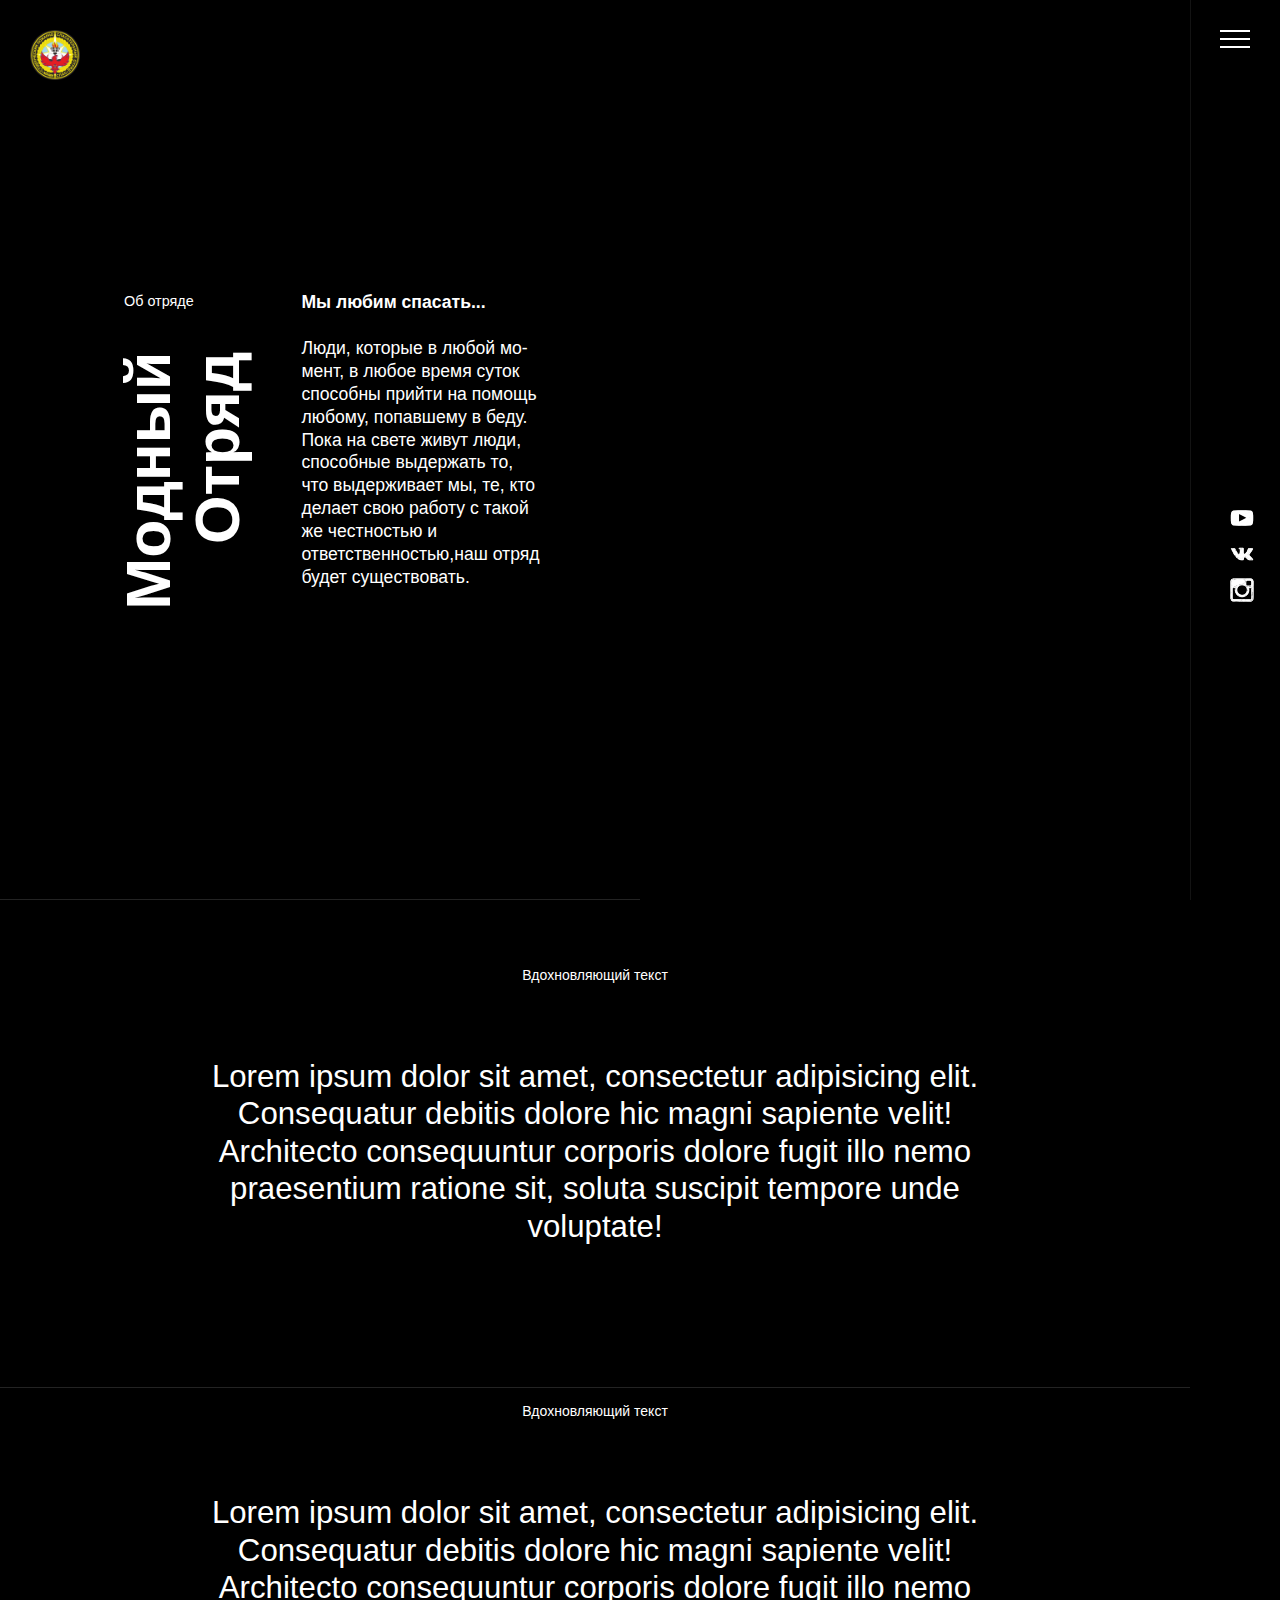
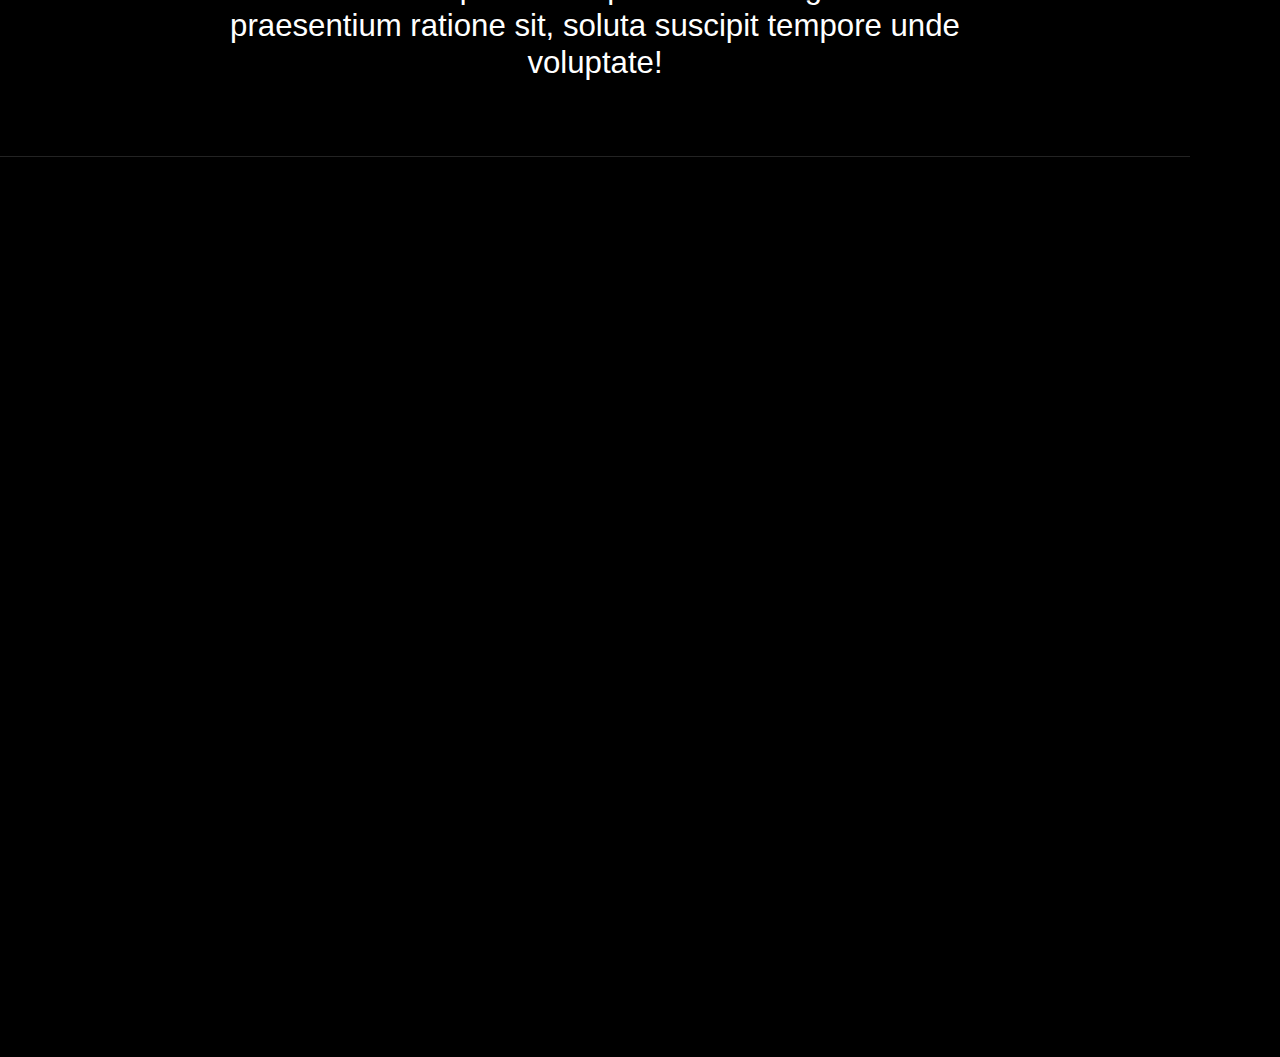
==== commit 07ca94ac: "new" ====
--- a/about_squad.html
+++ b/about_squad.html
@@ -51,7 +51,8 @@
             <p>+7(985)513-35-29<br>
                 <a href="mailto:spso_fenix@gmail.com" onclick="ga(&#39;send&#39;, &#39;event&#39;, &#39;contact&#39;, &#39;email&#39;, &#39;footer&#39;);">spso_fenix@gmail.com</a></p>
             <a href="#" class="cta-btn-form form-link" target="_blank" onclick="ga(&#39;send&#39;, &#39;event&#39;, &#39;contact&#39;, &#39;project planner&#39;, &#39;footer&#39;);"><span>Записаться в Отряд</span> <span class="icon-ArrowRight"></span></a>
-            <a href="#" target="_blank" class="cta-btn-form manual-link"><span>Записаться в Отряд</span> <span class="icon-ArrowRight"></span></a></div></div><span class="icon-ArrowUp"></span><div class="logotype"></div></div><div class="nav-btn-wrap">
+            <a href="#" target="_blank" class="cta-btn-form manual-link"><span>Записаться в Отряд</span> <span class="icon-ArrowRight"></span></a></div></div><span class="icon-ArrowUp"></span></div>
+<div class="nav-btn-wrap">
     <!--Навигация по сайту-->
     <button class="c-hamburger c-hamburger--htx">
         <span>Menu</span>
@@ -79,9 +80,9 @@
 </div>
     <div class="ajax-wrap">
         <!--Видео-->
-        <div id="hero-bg-vid" data-vide-bg="mp4: VS.mp4, poster:home-bg.jpg " data-vide-options="bgColor: #000000, loop: true, controls: true, muted: true, position: 50% 50%, posterType: jpg"><div style="position: absolute; z-index: 1; top: 0px; left: 0px; bottom: 0px; right: 0px; overflow: hidden; background-size: cover; background-color: rgb(0, 0, 0); background-repeat: no-repeat; background-position: 50% 50%; background-image: none;">
-            <video controls = "" autoplay="" loop="" preload="auto" muted="" style="margin: auto; position: absolute; z-index: -1; top: 50%; left: 50%; transform: translate(-50%, -50%); visibility: visible; opacity: 1; width: auto; height: 916px;" data-video="0">
-                <!--        <source src="VS.mp4" type="video/mp4"> -->
+        <div id="hero-bg-vid" data-vide-bg="mp4: VS.mp4, poster:home-bg.jpg " data-vide-options="bgColor: #000000, loop: true, muted: true, position: 50% 50%, posterType: jpg"><div style="position: absolute; z-index: 1; top: 0px; left: 0px; bottom: 0px; right: 0px; overflow: hidden; background-size: cover; background-color: rgb(0, 0, 0); background-repeat: no-repeat; background-position: 50% 50%; background-image: none;">
+            <video autoplay="" loop="" preload="auto" muted="" style="margin: auto; position: absolute; z-index: -1; top: 50%; left: 50%; transform: translate(-50%, -50%); visibility: visible; opacity: 1; width: auto; height: 916px;" data-video="0">
+                 <source src="VS.mp4" type="video/mp4">
             </video>
         </div>
         </div>
--- a/css/style.css
+++ b/css/style.css
@@ -180,72 +180,63 @@
 FONT FACE (IN YOUR FACE)
 *********************/
 @font-face {
-  font-family: 'ApercuBold';
-  src: url("../fonts/apercu-bold-webfont.eot");
-  src: url("../fonts/apercu-bold-webfont.eot?#iefix") format("embedded-opentype"), url("../fonts/apercu-bold-webfont.svg#ApercuBold") format("svg"), url("../fonts/apercu-bold-webfont.woff") format("woff"), url("../fonts/apercu-bold-webfont.ttf") format("truetype");
+  font-family: 'AlegreyaSansBold';
+  src: url("../fonts/alegreyasans-bold.ttf") format("truetype");
   font-weight: bold;
   font-style: normal; }
 
 @font-face {
-  font-family: 'ApercuBoldItalic';
-  src: url("../fonts/apercu-bolditalic-webfont.eot");
-  src: url("../fonts/apercu-bolditalic-webfont.eot?#iefix") format("embedded-opentype"), url("../fonts/apercu-bolditalic-webfont.svg#ApercuBoldItalic") format("svg"), url("../fonts/apercu-bolditalic-webfont.woff") format("woff"), url("../fonts/apercu-bolditalic-webfont.ttf") format("truetype");
+  font-family: 'AlegreyaSansBoldItalic';
+  src: url("../fonts/alegreyasans-bolditalic.ttf") format("truetype");
   font-weight: normal;
   font-style: normal; }
 
 @font-face {
-  font-family: 'ApercuItalic';
-  src: url("../fonts/apercu-italic-webfont.eot");
-  src: url("../fonts/apercu-italic-webfont.eot?#iefix") format("embedded-opentype"), url("../fonts/apercu-italic-webfont.svg#ApercuItalic") format("svg"), url("../fonts/apercu-italic-webfont.woff") format("woff"), url("../fonts/apercu-italic-webfont.ttf") format("truetype");
+  font-family: 'AlegreyaSansItalic';
+  src: url("../fonts/alegreyasans-italic.ttf") format("truetype");
   font-weight: normal;
   font-style: normal; }
 
 @font-face {
-  font-family: 'ApercuLight';
-  src: url("../fonts/apercu-light-webfont.eot");
-  src: url("../fonts/apercu-light-webfont.eot?#iefix") format("embedded-opentype"), url("../fonts/apercu-light-webfont.svg#ApercuLight") format("svg"), url("../fonts/apercu-light-webfont.woff") format("woff"), url("../fonts/apercu-light-webfont.ttf") format("truetype");
+  font-family: 'AlegreyaSansLight';
+  src: url("../fonts/alegreyasans-light.ttf") format("truetype");
   font-weight: normal;
   font-style: normal; }
 
 @font-face {
-  font-family: 'ApercuLightItalic';
-  src: url("../fonts/apercu-lightitalic-webfont.eot");
-  src: url("../fonts/apercu-lightitalic-webfont.eot?#iefix") format("embedded-opentype"), url("../fonts/apercu-lightitalic-webfont.svg#ApercuLightItalic") format("svg"), url("../fonts/apercu-lightitalic-webfont.woff") format("woff"), url("../fonts/apercu-lightitalic-webfont.ttf") format("truetype");
+  font-family: 'AlegreyaSansLightItalic';
+  src: url("../fonts/alegreyasans-lightitalic.ttf") format("truetype");
   font-weight: normal;
   font-style: normal; }
 
 @font-face {
-  font-family: 'ApercuMedium';
-  src: url("../fonts/apercu-medium-webfont.eot");
-  src: url("../fonts/apercu-medium-webfont.eot?#iefix") format("embedded-opentype"), url("../fonts/apercu-medium-webfont.svg#ApercuMedium") format("svg"), url("../fonts/apercu-medium-webfont.woff") format("woff"), url("../fonts/apercu-medium-webfont.ttf") format("truetype");
+  font-family: 'AlegreyaSansMedium';
+  src: url("../fonts/alegreyasans-medium.ttf") format("truetype");
   font-weight: normal;
   font-style: normal; }
 
 @font-face {
-  font-family: 'ApercuMediumItalic';
-  src: url("../fonts/apercu-mediumitalic-webfont.eot");
-  src: url("../fonts/apercu-mediumitalic-webfont.eot?#iefix") format("embedded-opentype"), url("../fonts/apercu-mediumitalic-webfont.svg#ApercuMediumItalic") format("svg"), url("../fonts/apercu-mediumitalic-webfont.woff") format("woff"), url("../fonts/apercu-mediumitalic-webfont.ttf") format("truetype");
+  font-family: 'AlegreyaSansMediumItalic';
+  src: url("../fonts/alegreyasans-mediumitalic.ttf") format("truetype");
   font-weight: normal;
   font-style: normal; }
 
 @font-face {
-  font-family: 'ApercuMono';
-  src: url("../fonts/apercu-mono-webfont.eot");
-  src: url("../fonts/apercu-mono-webfont.eot?#iefix") format("embedded-opentype"), url("../fonts/apercu-mono-webfont.svg#ApercuMono") format("svg"), url("../fonts/apercu-mono-webfont.woff") format("woff"), url("../fonts/apercu-mono-webfont.ttf") format("truetype");
+  font-family: 'AlegreyaSansThin';
+  src: url("../fonts/alegreyasans-thin.ttf") format("truetype");
   font-weight: normal;
   font-style: normal; }
 
 @font-face {
-  font-family: 'ApercuRegular';
-  src: url("../fonts/apercu-regular-webfont.eot");
-  src: url("../fonts/apercu-regular-webfont.eot?#iefix") format("embedded-opentype"), url("../fonts/apercu-regular-webfont.svg#ApercuRegular") format("svg"), url("../fonts/apercu-regular-webfont.woff") format("woff"), url("../fonts/apercu-regular-webfont.ttf") format("truetype");
+  font-family: 'AlegreyaSansRegular';
+  src: url("../fonts/alegreyasans-regular.ttf") format("truetype");
   font-weight: normal;
   font-style: normal; }
 
 @font-face {
   font-family: 'icomoon';
   src: url("../fonts/icomoon.eot?6l5p4f");
-  src: url("../fonts/icomoon.eot?6l5p4f#iefix") format("embedded-opentype"), url("../fonts/icomoon.woff2?6l5p4f") format("woff2"), url("../fonts/icomoon.ttf?6l5p4f") format("truetype"), url(".../fonts/icomoon.woff?6l5p4f") format("woff"), url("../fonts/icomoon.svg?6l5p4f#icomoon") format("svg");
+  src: url("../fonts/icomoon.eot?6l5p4f#iefix") format("embedded-opentype"), url("../fonts/icomoon.ttf?6l5p4f") format("truetype"), url("../fonts/icomoon.woff?6l5p4f") format("woff"), url("../fonts/icomoon.svg?6l5p4f#icomoon") format("svg");
   font-weight: normal;
   font-style: normal; }
 
@@ -257,7 +248,6 @@
   font-variant: normal;
   text-transform: none;
   line-height: 1;
-  /* Better Font Rendering =========== */
   -webkit-font-smoothing: antialiased;
   -moz-osx-font-smoothing: grayscale; }
 
@@ -398,7 +388,6 @@
     padding: 0 15px;
     width: 75%; } }
 
-/* Portrait tablet to landscape */
 @media (min-width: 768px) and (max-width: 1029px) {
   .t-hidden {
     display: none; }
@@ -468,7 +457,6 @@
     padding: 0 15px;
     width: 85.7142857%; } }
 
-/* Landscape to small desktop */
 @media (min-width: 1030px) {
   .d-hidden {
     display: none; }
@@ -561,24 +549,8 @@
     padding: 0 15px;
     width: 8.33%; } }
 
-/*TblKBA GOO*/
-
-.cta-btn .icon-ArrowRightClean, .cta-btn-form .icon-ArrowRightClean {
-  position: absolute;
-  top: 19px;
-  right: 13px;
-  font-size: 16px;
-  padding-left: 10px;
-  -webkit-transform: translate3d(-5px, 0, 0);
-  transform: translate3d(-5px, 0, 0);
-  -webkit-transition: -webkit-transform 0.3s;
-  transition: transform 0.3s;
-  -webkit-transition-timing-function: cubic-bezier(0.75, 0, 0.125, 1);
-  transition-timing-function: cubic-bezier(0.75, 0, 0.125, 1); }
-
 .cta-btn, .cta-btn-form {
   background-color: #fc766a ;
-    font-weight:bold;
   font-size: 14px;
   text-align: left;
   position: relative;
@@ -587,14 +559,14 @@
   -webkit-box-shadow: 0 2px 3px rgba(0, 0, 0, 0.4);
   -moz-box-shadow: 0 2px 3px rgba(0, 0, 0, 0.4);
   box-shadow: 0 2px 3px rgba(0, 0, 0, 0.4); }
-  .cta-btn:hover, .cta-btn:focus, .cta-btn-form:hover, .cta-btn-form:focus {
-    background-color: #fed65e;
-      color: #000;}
-  .cta-btn:active, .cta-btn-form:active {
-    background-color: #fed65e;
-      color: #000;}
-
-.cta-btn:hover .icon-ArrowRightClean, .cta-btn-form:hover .icon-ArrowRightClean {
+.cta-btn:hover, .cta-btn:focus, .cta-btn-form:hover, .cta-btn-form:focus {
+  background-color: #fed65e;
+  color: #000;}
+.cta-btn:active, .cta-btn-form:active {
+  background-color: #fed65e;
+  color: #000;}
+
+.cta-btn:hover .icon-ArrowRight, .cta-btn-form:hover .icon-ArrowRight {
   -webkit-transform: translate3d(0, 0, 0);
   transform: translate3d(0, 0, 0); }
 
@@ -609,7 +581,6 @@
   text-indent: -9999px;
   appearance: none;
   box-shadow: none;
-  border-radius: none;
   border: none;
   cursor: pointer;
   transition: background 0.3s;
@@ -672,26 +643,6 @@
 .open .c-hamburger--htx span::after {
   transition-delay: 0s, 0.3s; }
 
-a.smooth {
-  color: #fff;
-  -moz-transition: color 0.14s ease-in-out;
-  -o-transition: color 0.14s ease-in-out;
-  -webkit-transition: color 0.14s ease-in-out;
-  transition: color 0.14s ease-in-out; }
-  a.smooth:hover, a.smooth:focus {
-    color: #5e5e5e;
-    text-decoration: none;
-    outline: none; }
-  a.smooth:active {
-    color: #5e5e5e; }
-
-/******************************************************************
-Site Name:
-Author:
-
-Stylesheet: Form Styles
-
-******************************************************************/
 /*********************
 INPUTS
 *********************/
@@ -729,223 +680,223 @@
   -o-transition: background-color 0.24s ease-in-out;
   -webkit-transition: background-color 0.24s ease-in-out;
   transition: background-color 0.24s ease-in-out; }
-  input[type="text"]:focus, input[type="text"]:active,
-  input[type="password"]:focus,
-  input[type="password"]:active,
-  input[type="datetime"]:focus,
-  input[type="datetime"]:active,
-  input[type="datetime-local"]:focus,
-  input[type="datetime-local"]:active,
-  input[type="date"]:focus,
-  input[type="date"]:active,
-  input[type="month"]:focus,
-  input[type="month"]:active,
-  input[type="time"]:focus,
-  input[type="time"]:active,
-  input[type="week"]:focus,
-  input[type="week"]:active,
-  input[type="number"]:focus,
-  input[type="number"]:active,
-  input[type="email"]:focus,
-  input[type="email"]:active,
-  input[type="url"]:focus,
-  input[type="url"]:active,
-  input[type="search"]:focus,
-  input[type="search"]:active,
-  input[type="tel"]:focus,
-  input[type="tel"]:active,
-  input[type="color"]:focus,
-  input[type="color"]:active,
-  select:focus,
-  select:active,
-  textarea:focus,
-  textarea:active,
-  .field:focus,
-  .field:active {
-    background-color: #000000;
-    outline: none; }
-  input[type="text"].error, input[type="text"].is-invalid,
-  input[type="password"].error,
-  input[type="password"].is-invalid,
-  input[type="datetime"].error,
-  input[type="datetime"].is-invalid,
-  input[type="datetime-local"].error,
-  input[type="datetime-local"].is-invalid,
-  input[type="date"].error,
-  input[type="date"].is-invalid,
-  input[type="month"].error,
-  input[type="month"].is-invalid,
-  input[type="time"].error,
-  input[type="time"].is-invalid,
-  input[type="week"].error,
-  input[type="week"].is-invalid,
-  input[type="number"].error,
-  input[type="number"].is-invalid,
-  input[type="email"].error,
-  input[type="email"].is-invalid,
-  input[type="url"].error,
-  input[type="url"].is-invalid,
-  input[type="search"].error,
-  input[type="search"].is-invalid,
-  input[type="tel"].error,
-  input[type="tel"].is-invalid,
-  input[type="color"].error,
-  input[type="color"].is-invalid,
-  select.error,
-  select.is-invalid,
-  textarea.error,
-  textarea.is-invalid,
-  .field.error,
-  .field.is-invalid {
-    color: #fbe3e4;
-    border-color: #fbe3e4;
-    background-color: #000000;
-    background-position: 99% center;
-    background-repeat: no-repeat;
-    background-image: url([data-uri]);
-    outline-color: #fbe3e4; }
-  input[type="text"].success, input[type="text"].is-valid,
-  input[type="password"].success,
-  input[type="password"].is-valid,
-  input[type="datetime"].success,
-  input[type="datetime"].is-valid,
-  input[type="datetime-local"].success,
-  input[type="datetime-local"].is-valid,
-  input[type="date"].success,
-  input[type="date"].is-valid,
-  input[type="month"].success,
-  input[type="month"].is-valid,
-  input[type="time"].success,
-  input[type="time"].is-valid,
-  input[type="week"].success,
-  input[type="week"].is-valid,
-  input[type="number"].success,
-  input[type="number"].is-valid,
-  input[type="email"].success,
-  input[type="email"].is-valid,
-  input[type="url"].success,
-  input[type="url"].is-valid,
-  input[type="search"].success,
-  input[type="search"].is-valid,
-  input[type="tel"].success,
-  input[type="tel"].is-valid,
-  input[type="color"].success,
-  input[type="color"].is-valid,
-  select.success,
-  select.is-valid,
-  textarea.success,
-  textarea.is-valid,
-  .field.success,
-  .field.is-valid {
-    color: #e6efc2;
-    border-color: #e6efc2;
-    background-color: #000000;
-    background-position: 99% center;
-    background-repeat: no-repeat;
-    background-image: url([data-uri]);
-    outline-color: #e6efc2; }
-  input[type="text"][disabled], input[type="text"].is-disabled,
-  input[type="password"][disabled],
-  input[type="password"].is-disabled,
-  input[type="datetime"][disabled],
-  input[type="datetime"].is-disabled,
-  input[type="datetime-local"][disabled],
-  input[type="datetime-local"].is-disabled,
-  input[type="date"][disabled],
-  input[type="date"].is-disabled,
-  input[type="month"][disabled],
-  input[type="month"].is-disabled,
-  input[type="time"][disabled],
-  input[type="time"].is-disabled,
-  input[type="week"][disabled],
-  input[type="week"].is-disabled,
-  input[type="number"][disabled],
-  input[type="number"].is-disabled,
-  input[type="email"][disabled],
-  input[type="email"].is-disabled,
-  input[type="url"][disabled],
-  input[type="url"].is-disabled,
-  input[type="search"][disabled],
-  input[type="search"].is-disabled,
-  input[type="tel"][disabled],
-  input[type="tel"].is-disabled,
-  input[type="color"][disabled],
-  input[type="color"].is-disabled,
-  select[disabled],
-  select.is-disabled,
-  textarea[disabled],
-  textarea.is-disabled,
-  .field[disabled],
-  .field.is-disabled {
-    cursor: not-allowed;
-    border-color: #cfcfcf;
-    opacity: 0.6; }
-    input[type="text"][disabled]:focus, input[type="text"][disabled]:active, input[type="text"].is-disabled:focus, input[type="text"].is-disabled:active,
-    input[type="password"][disabled]:focus,
-    input[type="password"][disabled]:active,
-    input[type="password"].is-disabled:focus,
-    input[type="password"].is-disabled:active,
-    input[type="datetime"][disabled]:focus,
-    input[type="datetime"][disabled]:active,
-    input[type="datetime"].is-disabled:focus,
-    input[type="datetime"].is-disabled:active,
-    input[type="datetime-local"][disabled]:focus,
-    input[type="datetime-local"][disabled]:active,
-    input[type="datetime-local"].is-disabled:focus,
-    input[type="datetime-local"].is-disabled:active,
-    input[type="date"][disabled]:focus,
-    input[type="date"][disabled]:active,
-    input[type="date"].is-disabled:focus,
-    input[type="date"].is-disabled:active,
-    input[type="month"][disabled]:focus,
-    input[type="month"][disabled]:active,
-    input[type="month"].is-disabled:focus,
-    input[type="month"].is-disabled:active,
-    input[type="time"][disabled]:focus,
-    input[type="time"][disabled]:active,
-    input[type="time"].is-disabled:focus,
-    input[type="time"].is-disabled:active,
-    input[type="week"][disabled]:focus,
-    input[type="week"][disabled]:active,
-    input[type="week"].is-disabled:focus,
-    input[type="week"].is-disabled:active,
-    input[type="number"][disabled]:focus,
-    input[type="number"][disabled]:active,
-    input[type="number"].is-disabled:focus,
-    input[type="number"].is-disabled:active,
-    input[type="email"][disabled]:focus,
-    input[type="email"][disabled]:active,
-    input[type="email"].is-disabled:focus,
-    input[type="email"].is-disabled:active,
-    input[type="url"][disabled]:focus,
-    input[type="url"][disabled]:active,
-    input[type="url"].is-disabled:focus,
-    input[type="url"].is-disabled:active,
-    input[type="search"][disabled]:focus,
-    input[type="search"][disabled]:active,
-    input[type="search"].is-disabled:focus,
-    input[type="search"].is-disabled:active,
-    input[type="tel"][disabled]:focus,
-    input[type="tel"][disabled]:active,
-    input[type="tel"].is-disabled:focus,
-    input[type="tel"].is-disabled:active,
-    input[type="color"][disabled]:focus,
-    input[type="color"][disabled]:active,
-    input[type="color"].is-disabled:focus,
-    input[type="color"].is-disabled:active,
-    select[disabled]:focus,
-    select[disabled]:active,
-    select.is-disabled:focus,
-    select.is-disabled:active,
-    textarea[disabled]:focus,
-    textarea[disabled]:active,
-    textarea.is-disabled:focus,
-    textarea.is-disabled:active,
-    .field[disabled]:focus,
-    .field[disabled]:active,
-    .field.is-disabled:focus,
-    .field.is-disabled:active {
-      background-color: #d5edf8; }
+input[type="text"]:focus, input[type="text"]:active,
+input[type="password"]:focus,
+input[type="password"]:active,
+input[type="datetime"]:focus,
+input[type="datetime"]:active,
+input[type="datetime-local"]:focus,
+input[type="datetime-local"]:active,
+input[type="date"]:focus,
+input[type="date"]:active,
+input[type="month"]:focus,
+input[type="month"]:active,
+input[type="time"]:focus,
+input[type="time"]:active,
+input[type="week"]:focus,
+input[type="week"]:active,
+input[type="number"]:focus,
+input[type="number"]:active,
+input[type="email"]:focus,
+input[type="email"]:active,
+input[type="url"]:focus,
+input[type="url"]:active,
+input[type="search"]:focus,
+input[type="search"]:active,
+input[type="tel"]:focus,
+input[type="tel"]:active,
+input[type="color"]:focus,
+input[type="color"]:active,
+select:focus,
+select:active,
+textarea:focus,
+textarea:active,
+.field:focus,
+.field:active {
+  background-color: #000000;
+  outline: none; }
+input[type="text"].error, input[type="text"].is-invalid,
+input[type="password"].error,
+input[type="password"].is-invalid,
+input[type="datetime"].error,
+input[type="datetime"].is-invalid,
+input[type="datetime-local"].error,
+input[type="datetime-local"].is-invalid,
+input[type="date"].error,
+input[type="date"].is-invalid,
+input[type="month"].error,
+input[type="month"].is-invalid,
+input[type="time"].error,
+input[type="time"].is-invalid,
+input[type="week"].error,
+input[type="week"].is-invalid,
+input[type="number"].error,
+input[type="number"].is-invalid,
+input[type="email"].error,
+input[type="email"].is-invalid,
+input[type="url"].error,
+input[type="url"].is-invalid,
+input[type="search"].error,
+input[type="search"].is-invalid,
+input[type="tel"].error,
+input[type="tel"].is-invalid,
+input[type="color"].error,
+input[type="color"].is-invalid,
+select.error,
+select.is-invalid,
+textarea.error,
+textarea.is-invalid,
+.field.error,
+.field.is-invalid {
+  color: #fbe3e4;
+  border-color: #fbe3e4;
+  background-color: #000000;
+  background-position: 99% center;
+  background-repeat: no-repeat;
+  background-image: url([data-uri]);
+  outline-color: #fbe3e4; }
+input[type="text"].success, input[type="text"].is-valid,
+input[type="password"].success,
+input[type="password"].is-valid,
+input[type="datetime"].success,
+input[type="datetime"].is-valid,
+input[type="datetime-local"].success,
+input[type="datetime-local"].is-valid,
+input[type="date"].success,
+input[type="date"].is-valid,
+input[type="month"].success,
+input[type="month"].is-valid,
+input[type="time"].success,
+input[type="time"].is-valid,
+input[type="week"].success,
+input[type="week"].is-valid,
+input[type="number"].success,
+input[type="number"].is-valid,
+input[type="email"].success,
+input[type="email"].is-valid,
+input[type="url"].success,
+input[type="url"].is-valid,
+input[type="search"].success,
+input[type="search"].is-valid,
+input[type="tel"].success,
+input[type="tel"].is-valid,
+input[type="color"].success,
+input[type="color"].is-valid,
+select.success,
+select.is-valid,
+textarea.success,
+textarea.is-valid,
+.field.success,
+.field.is-valid {
+  color: #e6efc2;
+  border-color: #e6efc2;
+  background-color: #000000;
+  background-position: 99% center;
+  background-repeat: no-repeat;
+  background-image: url([data-uri]);
+  outline-color: #e6efc2; }
+input[type="text"][disabled], input[type="text"].is-disabled,
+input[type="password"][disabled],
+input[type="password"].is-disabled,
+input[type="datetime"][disabled],
+input[type="datetime"].is-disabled,
+input[type="datetime-local"][disabled],
+input[type="datetime-local"].is-disabled,
+input[type="date"][disabled],
+input[type="date"].is-disabled,
+input[type="month"][disabled],
+input[type="month"].is-disabled,
+input[type="time"][disabled],
+input[type="time"].is-disabled,
+input[type="week"][disabled],
+input[type="week"].is-disabled,
+input[type="number"][disabled],
+input[type="number"].is-disabled,
+input[type="email"][disabled],
+input[type="email"].is-disabled,
+input[type="url"][disabled],
+input[type="url"].is-disabled,
+input[type="search"][disabled],
+input[type="search"].is-disabled,
+input[type="tel"][disabled],
+input[type="tel"].is-disabled,
+input[type="color"][disabled],
+input[type="color"].is-disabled,
+select[disabled],
+select.is-disabled,
+textarea[disabled],
+textarea.is-disabled,
+.field[disabled],
+.field.is-disabled {
+  cursor: not-allowed;
+  border-color: #cfcfcf;
+  opacity: 0.6; }
+input[type="text"][disabled]:focus, input[type="text"][disabled]:active, input[type="text"].is-disabled:focus, input[type="text"].is-disabled:active,
+input[type="password"][disabled]:focus,
+input[type="password"][disabled]:active,
+input[type="password"].is-disabled:focus,
+input[type="password"].is-disabled:active,
+input[type="datetime"][disabled]:focus,
+input[type="datetime"][disabled]:active,
+input[type="datetime"].is-disabled:focus,
+input[type="datetime"].is-disabled:active,
+input[type="datetime-local"][disabled]:focus,
+input[type="datetime-local"][disabled]:active,
+input[type="datetime-local"].is-disabled:focus,
+input[type="datetime-local"].is-disabled:active,
+input[type="date"][disabled]:focus,
+input[type="date"][disabled]:active,
+input[type="date"].is-disabled:focus,
+input[type="date"].is-disabled:active,
+input[type="month"][disabled]:focus,
+input[type="month"][disabled]:active,
+input[type="month"].is-disabled:focus,
+input[type="month"].is-disabled:active,
+input[type="time"][disabled]:focus,
+input[type="time"][disabled]:active,
+input[type="time"].is-disabled:focus,
+input[type="time"].is-disabled:active,
+input[type="week"][disabled]:focus,
+input[type="week"][disabled]:active,
+input[type="week"].is-disabled:focus,
+input[type="week"].is-disabled:active,
+input[type="number"][disabled]:focus,
+input[type="number"][disabled]:active,
+input[type="number"].is-disabled:focus,
+input[type="number"].is-disabled:active,
+input[type="email"][disabled]:focus,
+input[type="email"][disabled]:active,
+input[type="email"].is-disabled:focus,
+input[type="email"].is-disabled:active,
+input[type="url"][disabled]:focus,
+input[type="url"][disabled]:active,
+input[type="url"].is-disabled:focus,
+input[type="url"].is-disabled:active,
+input[type="search"][disabled]:focus,
+input[type="search"][disabled]:active,
+input[type="search"].is-disabled:focus,
+input[type="search"].is-disabled:active,
+input[type="tel"][disabled]:focus,
+input[type="tel"][disabled]:active,
+input[type="tel"].is-disabled:focus,
+input[type="tel"].is-disabled:active,
+input[type="color"][disabled]:focus,
+input[type="color"][disabled]:active,
+input[type="color"].is-disabled:focus,
+input[type="color"].is-disabled:active,
+select[disabled]:focus,
+select[disabled]:active,
+select.is-disabled:focus,
+select.is-disabled:active,
+textarea[disabled]:focus,
+textarea[disabled]:active,
+textarea.is-disabled:focus,
+textarea.is-disabled:active,
+.field[disabled]:focus,
+.field[disabled]:active,
+.field.is-disabled:focus,
+.field.is-disabled:active {
+  background-color: #d5edf8; }
 
 input[type="password"] {
   letter-spacing: 0.3em; }
@@ -960,29 +911,15 @@
   /* 1 */
   -moz-appearance: none;
   appearance: none;
-  background-image: url("/wp-content/themes/derepublica/library/images/down_arrow.png");
   background-repeat: no-repeat;
   background-size: 16px 8px;
   background-position: 95% center; }
 
 /*********************
-BASE (MOBILE) SIZE
-This are the mobile styles. It's what people see on their phones. If
-you set a great foundation, you won't need to add too many styles in
-the other stylesheets. Remember, keep it light: Speed is Important.
-*********************/
-/******************************************************************
-Site Name: De Republica
-Author: Eli Rae
-
-Stylesheet: Base Mobile Stylesheet
-
-******************************************************************/
-/*********************
 GENERAL STYLES
 *********************/
 body {
-  font-family: "ApercuRegular", Helvetica, Arial, sans-serif;
+  font-family: "AlegreyaSansMedium", Helvetica, Arial, sans-serif;
   font-size: 100%;
   color: #fff;
   background-color: #000;
@@ -993,9 +930,6 @@
   padding-bottom: calc(100vh);
   content: 'viewport-units-buggyfill; padding-bottom: calc(100vh)'; }
 
-ul.whr-info {
-  display: none; }
-
 .footer-contact-wrap a.manual-link {
   display: block;
   margin: 0 auto; }
@@ -1012,11 +946,11 @@
   display: none;
   margin: 0 auto; }
 
-.page-template-page-contact a.manual-link {
+a.manual-link {
   display: inline-block;
   margin: 0 auto; }
 
-.page-template-page-contact a.form-link {
+a.form-link {
   display: none;
   margin: 0 auto; }
 
@@ -1167,11 +1101,11 @@
   background: none;
   padding: 0; }
 
-.content section.featured-projects, .content section.delife, .content section.clients {
+.content section.featured-projects, .content section.delife {
   padding-top: 0;
   padding-bottom: 0; }
 
-.content section header h2, .full-width-title header, .project-call-to-action header {
+.content section header h2 {
   max-width: 768px;
   margin: 50px auto 50px auto;
   text-align: center;
@@ -1180,26 +1114,26 @@
   line-height: 1.2em;
   float: none; }
 
-.home .content section header h2, .page-template-page-studio .content section header h2, .single-services .services-list h2, .single-services .featured-projects header h2 {
+.home .content section header h2, .content section header h2, .services-list h2, .featured-projects header h2 {
   margin: 0 auto 0 auto;
   padding: 0px 50px; }
 
-.single-services .services-list {
+.services-list {
   padding-top: 0; }
 
-.home .content section header, .page-template-page-studio .content section header, .single-services .featured-projects header, .single-services .services-list header {
+.home .content section header, .content section header, .featured-projects header, .services-list header {
   padding: 67px 0; }
 
-.postid-2212 .featured-projects header {
+.featured-projects header {
   border-top: 1px solid #232323; }
 
 .home .content section.delife header {
   padding: 25px 0 44px 0; }
 
-.page-template-page-studio .services-list {
+.services-list {
   padding-top: 0; }
 
-.page-template-page-studio .services-list header {
+.services-list header {
   border-bottom: 1px solid #232323; }
 
 .services-list .services-wrap {
@@ -1219,12 +1153,6 @@
   padding: 20px 0 0 0;
   text-align: center; }
 
-.page-template-page-studio .content section header .view-more {
-  width: 160px;
-  margin: 0 auto 0 auto;
-  padding: 20px 0 0 0;
-  text-align: center; }
-
 .content section header .director-link {
   width: 145px; }
 
@@ -1234,7 +1162,7 @@
   margin: 0;
   float: left; }
 
-.content section header a p .icon-ArrowRightClean {
+.content section header a p .icon-ArrowRight {
   font-size: 16px;
   margin: 0;
   padding-top: 0px;
@@ -1258,112 +1186,11 @@
 .delife .m-all, .delife .t-1of3, .delife .t-1of2, .delife .d-1of6 {
   padding: 0; }
 
-.client .m-all, .clients .t-1of3, .clients .t-1of2, .clients .d-1of6 {
-  padding: 0; }
-
-.clients {
-  text-align: center; }
-
-.clients span {
-  width: 150px;
-  padding: 0px;
-  text-align: center;
-  line-height: 0; }
-
-.clients .client-grid {
-  float: left;
-  border-bottom: 1px solid #232323;
-  border-top: 1px solid #232323;
-  padding: 15px; }
-
-.clients .client-grid img {
-  width: 150px;
-  height: 150px; }
-
-.content section.client-references {
-  float: left;
-  text-align: center;
-  padding-bottom: 0; }
-
-.content section.client-references h2 {
-  margin: 35px auto;
-  font-size: 1.4em; }
-
-.home .content section.client-references header {
-  padding: 32px 0 33px 0; }
-
-.reference-grid {
-  float: left;
-  padding: 0 20px 48px 20px; }
-
-.reference-grid .d-1of3 {
-  padding: 0 25px; }
-
-.client-references .icon-quote {
-  font-size: 28px; }
-
-.client-references .ref {
-  font-size: 14px;
-  padding-top: 0;
-  margin-top: 0; }
-
-.client-references .ref-name {
-  font-size: 14px;
-  font-weight: bold;
-  padding-bottom: 5px;
-  margin-bottom: 0; }
-
-.reference-grid p.quote-body {
-  margin-top: 12px;
-  -webkit-hyphens: none;
-  -moz-hyphens: none;
-  hyphens: none;
-  font-size: 14px; }
-
-.reference-grid .div-line {
-  float: none;
-  margin: 0 auto;
-  display: block; }
-
-.reference-grid .div-line-wrap {
-  padding: 7px 0 20px 0; }
-
 .home .content section.services-list header {
   padding: 52px 0 65px 0;
   border-bottom: 1px solid #232323; }
 
-.services-grid {
-  float: left;
-  width: 100%;
-  text-align: center; }
-
-.services-grid ul {
-  text-align: center; }
-
-.services-grid ul li {
-  padding: 2px 0;
-  font-size: 14px; }
-
-.services-grid ul li a {
-  text-decoration: none; }
-
-.services-grid h3.list-title {
-  font-size: 18px; }
-
-.services-grid .div-line {
-  margin: 0 auto;
-  display: block;
-  float: none; }
-
-.services-grid .div-line-wrap {
-  padding: 0px 0 20px 0; }
-
-.single-services .services-grid .div-line {
-  margin: 0;
-  display: block;
-  float: left; }
-
-.single-services .services-list .services-grid .div-line {
+.services-list .div-line {
   margin: 0 auto;
   display: block;
   float: none; }
@@ -1384,716 +1211,17 @@
   -khtml-opacity: 1;
   filter: alpha(opacity=1); }
 
-.single-directors .content .rollin {
-  -webkit-transition: opacity 0.35s, -webkit-transform 0.35s;
-  transition: opacity 0.35s, transform 0.35s;
-  opacity: 1;
-  -moz-opacity: 1;
-  -khtml-opacity: 1;
-  filter: alpha(opacity=1); }
-
 /*********************
 SERVICES STYLES
 *********************/
-.vidspace-centre {
-  margin: 0 auto;
-  max-width: 860px; }
-
-.postid-2212 .vidspace-centre {
-  margin: 0 auto;
-  max-width: 980px; }
-
-.service-info-centre {
-  margin: 0 auto;
-  max-width: 900px;
-  padding: 0 30px; }
-
-.service-info-wrap {
-  height: 550px;
-  position: relative; }
-
-.service-info-inner {
-  left: 50%;
-  top: 50%;
-  position: absolute;
-  -webkit-transform: translate(-50%, -50%);
-  -ms-transform: translate(-50%, -50%);
-  transform: translate(-50%, -50%); }
-
-.service-info-content p {
-  font-size: 14px;
-  line-height: 1.3em; }
-
-.service-info-inner .service-info-content {
-  max-width: 375px; }
-
-.service-info-inner .service-info-feature-img {
-  width: 260px;
-  height: auto; }
-
-.service-info-inner .service-info-feature-img img {
-  width: 100%;
-  height: auto; }
-
-.service-info-inner .service-info-content .cta-btn-form {
-  margin-top: 15px; }
-
-.service-info-inner h2 {
-  margin-top: 0;
-  font-size: 1.4em;
-  text-align: center; }
-
-.service-info {
-  float: left;
-  width: 100%;
-  border-bottom: 1px solid #232323;
-  border-top: 1px solid #232323;
-  height: 550px; }
-
-.single-services .content section.services {
-  padding-bottom: 0; }
-
-.single-services .header-tagline-wrap h1 {
-  font-weight: 600;
-  font-size: 22px;
-  margin: 0;
-  padding: 0;
-  line-height: 1.2em; }
-
-.single-services .header-tagline-wrap p {
-  font-size: 12px;
-  line-height: 1.4em;
-  margin: 0;
-  opacity: 1;
-  -webkit-hyphens: none;
-  -moz-hyphens: none;
-  hyphens: none; }
-
-.single-services .header-tagline-wrap h4 {
-  font-weight: normal;
-  font-size: 12px;
-  line-height: 1.4em;
-  padding: 0 0 12px 0;
-  margin: 0; }
-
-.single-services .header-tagline-wrap .service-showreel-wrapper-mobile .see-more-btn {
-  font-size: 12px;
-  text-decoration: none;
-  border-bottom: 2px solid #fff; }
-
-.single-services .header-tagline-wrap .service-showreel-wrapper-mobile {
-  margin: 15px auto 15px auto;
-  position: relative;
-  height: 85px;
-  width: 153px; }
-
-.single-services .header-tagline-wrap .inner-mobile {
-  position: absolute;
-  top: 0;
-  width: 100%;
-  height: 100%;
-  z-index: 2; }
-
-.single-services .header-tagline-wrap .overlay-mobile {
-  position: absolute;
-  top: 0;
-  width: 100%;
-  height: 100%;
-  z-index: 3;
-  opacity: 0.1;
-  -moz-opacity: 0.1;
-  -khtml-opacity: 0.1;
-  filter: alpha(opacity=0.1);
-  background: #000000; }
-
-.single-services .header-tagline-wrap .mobile-play-icon {
-  position: absolute;
-  top: 0;
-  width: 100%;
-  height: 100%;
-  z-index: 4; }
-
-.single-services .header-tagline-wrap .inner-mobile img {
-  max-width: 153px;
-  height: auto;
-  -webkit-border-radius: 10px;
-  -moz-border-radius: 10px;
-  border-radius: 10px; }
-
-.single-services .mobile-logo-header {
-  height: 22px;
-  width: 120px;
-  margin: 0 auto 12px auto; }
-
-.single-services .header-tagline-wrap .service-showreel-wrapper-mobile h4 {
-  font-weight: normal;
-  font-size: 12px;
-  line-height: 1.4em;
-  padding: 0;
-  margin: 0; }
-
-.single-services .header-tagline-wrap {
-  width: 100%;
-  left: 50%;
-  padding: 0 15px 0 15px;
-  display: block;
-  position: absolute;
-  text-align: center;
-  -webkit-transform: translate(-50%, -50%);
-  -ms-transform: translate(-50%, -50%);
-  transform: translate(-50%, -50%); }
-
-.single-services .header-main {
-  max-width: 300px;
-  margin: 0 auto; }
-
-.single-services .service-cta-wrapper-mobile .client-grid .m-1of4 {
-  padding: 0; }
-
-.single-services .service-cta-wrapper-mobile .client-grid {
-  max-width: 300px;
-  margin: 0 auto; }
-
-.single-services .service-cta-wrapper {
-  width: 295px;
-  height: 530px;
-  text-align: center;
-  left: 50%;
-  -webkit-transform: translate(-50%, -50%);
-  -ms-transform: translate(-50%, -50%);
-  transform: translate(-50%, -50%);
-  top: 50%;
-  position: absolute; }
-
-.single-services .service-cta-wrapper-mobile h4 {
-  margin: 0;
-  padding: 0; }
-
-.single-services .service-showreel-wrapper {
-  width: 260px;
-  height: auto;
-  padding-left: 40px;
-  text-align: center;
-  left: 50%;
-  -webkit-transform: translate(-50%, -50%);
-  -ms-transform: translate(-50%, -50%);
-  transform: translate(-50%, -50%);
-  top: 50%;
-  position: absolute; }
-
-.single-services .service-digital-wrapper {
-  width: 260px;
-  height: auto;
-  padding-left: 40px;
-  text-align: center;
-  left: 50%;
-  -webkit-transform: translate(-50%, -50%);
-  -ms-transform: translate(-50%, -50%);
-  transform: translate(-50%, -50%);
-  top: 50%;
-  position: absolute; }
-
-.single-services .service-digital-wrapper .service-digital-watch-btn {
-  position: absolute;
-  left: 0px; }
-
-.single-services .service-digital-viewmore a {
-  font-size: 14px;
-  text-decoration: none;
-  border-bottom: 2px solid #fff;
-  padding-bottom: 4px; }
-
-.single-services .service-showreel-work-cta {
-  padding: 10px; }
-
-.single-services .service-showreel-work-cta a {
-  font-size: 14px;
-  border-bottom: 2px solid #fff;
-  text-decoration: none; }
-
-.single-services .service-showreel-inner .service-showreel-watch-btn {
-  position: absolute;
-  left: 0px; }
-
-.single-services .service-showreel-inner img {
-  width: 100%;
-  height: auto; }
-
-.single-services .service-showreel-inner .thumbnail-body img {
-  width: 90px;
-  height: 90px; }
-
-.header-holder {
-  float: left;
-  overflow: hidden;
-  position: relative;
-  width: 100%;
-  height: 100vh;
-  content: 'viewport-units-buggyfill; height: 100vh;';
-  display: block; }
-
-.single-services .service-showreel-title h3 {
-  font-size: 14px;
-  text-decoration: none;
-  display: inline-block;
-  height: 15px;
-  padding-bottom: 0;
-  margin-bottom: 15px; }
-
 .bottom .header-tagline-wrap {
   display: none; }
 
-.sub-service-list-1 {
-  padding-left: 0; }
-
-.sub-service-list-2 {
-  padding-right: 0; }
-
-.services-grid .m-all {
-  padding: 15px; }
-
-.services-grid .row {
-  float: left;
-  width: 100%; }
-
-.sub-service li {
-  padding: 2px 0;
-  font-size: 0.8em;
-  line-height: 1.3em;
-  list-style-position: inside;
-  text-indent: -20px;
-  padding-left: 20px; }
-
-.sub-service li:before {
-  font-family: 'icomoon';
-  content: "\e910";
-  float: left;
-  width: 1.4em;
-  color: #673BFF; }
-
-.single-services .header-tagline-wrap .service-showreel-wrapper-mobile a.video-link {
-  display: block; }
-
-.single-services .header-tagline-wrap a.video-link {
-  border-bottom: 2px solid #fff;
-  line-height: 1;
-  padding: 4px 0 8px 0;
-  display: block;
-  width: auto;
-  float: left;
-  margin: 8px 30px 0 0px;
-  font-size: 0.9em;
-  display: none; }
-
-.cta-btn {
-  font-size: 0.9em;
-  width: 230px; }
-
-.service-icon-wrap {
-  width: 14.2857142857%;
-  float: left;
-  text-align: right; }
-
-.services-grid {
-  width: 100%;
-  padding: 50px 0;
-  float: left;
-  border-bottom: 1px solid #232323;
-  border-top: 1px solid #232323; }
-
-.services-grid .service-icon-wrap span {
-  width: 100%;
-  font-size: 44px; }
-
-.service-icon-wrap h2.service-number {
-  padding: 0;
-  margin: 0 0 15px 0;
-  line-height: 1.1;
-  font-size: 1.4em;
-  font-family: "ApercuRegular", Helvetica, Arial, sans-serif; }
-
-.service-content-wrap {
-  width: 85.7142857%;
-  float: left;
-  padding-left: 30px;
-  text-align: left; }
-
-.service-content-wrap h2 {
-  padding: 0;
-  margin: 0 0 15px 0;
-  line-height: 1.1;
-  font-size: 1.4em; }
-
-.service-preview .div-line-wrap {
-  float: left;
-  width: 100%;
-  padding: 0px 0 15px 0; }
-
-.services .header-inner .div-line {
-  float: none;
-  width: 30px;
-  margin: 0 auto; }
-
-.services .header-inner .div-line-wrap {
-  padding: 0; }
-
-.header-inner {
-  text-align: center;
-  margin: 50px auto 50px auto; }
-
-.content section header .header-inner h2 {
-  margin: 35px auto 0px auto; }
-
-.services-menu-wrap {
-  text-align: center; }
-
-.services-menu-wrap ul {
-  text-align: center;
-  list-style: none;
-  margin: 0;
-  padding: 0; }
-
-.services-menu-wrap ul li {
-  display: inline;
-  margin: 0 5px; }
-
-.services-menu-wrap ul li a {
-  display: inline-block;
-  text-decoration: none;
-  color: #464646;
-  padding: 10px 0;
-  border-bottom: 2px solid #000000;
-  -moz-transition: color 0.4s ease-in-out;
-  -o-transition: color 0.4s ease-in-out;
-  -webkit-transition: color 0.4s ease-in-out;
-  transition: color 0.4s ease-in-out;
-  -moz-transition: border-bottom 0.4s ease-in-out;
-  -o-transition: border-bottom 0.4s ease-in-out;
-  -webkit-transition: border-bottom 0.4s ease-in-out;
-  transition: border-bottom 0.4s ease-in-out; }
-
-.services-menu-wrap ul li.selected a {
-  color: #fff;
-  border-bottom: 2px solid #ffffff;
-  -moz-transition: border-bottom 0.4s ease-in-out;
-  -o-transition: border-bottom 0.4s ease-in-out;
-  -webkit-transition: border-bottom 0.4s ease-in-out;
-  transition: border-bottom 0.4s ease-in-out; }
-
-.services-menu-wrap ul li a:hover, .services-menu-wrap ul li a:focus {
-  -moz-transition: color 0.4s ease-in-out;
-  -o-transition: color 0.4s ease-in-out;
-  -webkit-transition: color 0.4s ease-in-out;
-  transition: color 0.4s ease-in-out;
-  color: #ffffff; }
-
-ul.service-blocks li {
-  display: none; }
-
-ul.service-blocks li.selected {
-  display: block; }
-
-.contact-form-body span {
-  padding-right: 10px; }
-
-.contact-form-body a {
-  text-decoration: none; }
-
-.contact-form-body .icon-Vimeo-Icon {
-  font-size: 14px; }
-
-.contact-form-header h2 {
-  line-height: 1.1;
-  font-size: 1.4em; }
-
-.cta-header {
-  position: fixed;
-  top: 0px;
-  right: 0px;
-  width: 100%;
-  height: 60px;
-  background: #000000;
-  z-index: 50;
-  -moz-transition: z-index 0.6s ease-in-out;
-  -o-transition: z-index 0.6s ease-in-out;
-  -webkit-transition: z-index 0.6s ease-in-out;
-  transition: z-index 0.6s ease-in-out;
-  opacity: 1;
-  -moz-opacity: 1;
-  -khtml-opacity: 1;
-  filter: alpha(opacity=1);
-  -moz-transition: opacity 0.4s ease-in-out, top 0.4s ease-in-out;
-  -o-transition: opacity 0.4s ease-in-out, top 0.4s ease-in-out;
-  -webkit-transition: opacity 0.4s ease-in-out, top 0.4s ease-in-out;
-  transition: opacity 0.4s ease-in-out, top 0.4s ease-in-out; }
-
-.scrolltop .cta-header {
-  opacity: 0;
-  -moz-opacity: 0;
-  -khtml-opacity: 0;
-  filter: alpha(opacity=0);
-  top: -60px;
-  -moz-transition: opacity 0.4s ease-in-out, top 0.4s ease-in-out;
-  -o-transition: opacity 0.4s ease-in-out, top 0.4s ease-in-out;
-  -webkit-transition: opacity 0.4s ease-in-out, top 0.4s ease-in-out;
-  transition: opacity 0.4s ease-in-out, top 0.4s ease-in-out; }
-
-.loading .cta-header {
-  opacity: 0;
-  -moz-opacity: 0;
-  -khtml-opacity: 0;
-  filter: alpha(opacity=0); }
-
-.open .cta-header {
-  z-index: 50;
-  -moz-transition: z-index 0.4s ease-in-out;
-  -o-transition: z-index 0.4s ease-in-out;
-  -webkit-transition: z-index 0.4s ease-in-out;
-  transition: z-index 0.4s ease-in-out; }
-
-.cta-header-title {
-  position: absolute;
-  top: 0;
-  left: 0;
-  width: 100%;
-  text-align: center;
-  padding: 12px 0 10px 0px; }
-
-.cta-title {
-  font-weight: bold; }
-
-.cta-header-title .cta-btn {
-  margin-left: 0px;
-  font-size: 0.8em;
-  width: 210px;
-  padding: 10px 10px 10px 20px; }
-
-.cta-header-title .cta-btn .icon-ArrowRightClean {
-  top: 10px; }
-
-.cta-header .cta-header-logo .icon-logo {
-  opacity: 1;
-  -moz-opacity: 1;
-  -khtml-opacity: 1;
-  filter: alpha(opacity=1);
-  width: 40px;
-  height: 30px;
-  top: 17px; }
-
-.cta-header .cta-header-logo .icon-logo img {
-  width: 40px;
-  height: auto; }
-
-.single-services .vidspace {
-  background: #000000;
-  padding-right: 0px; }
-
 /*********************
 CONTACT PAGE STYLES
 *********************/
 .page-template-page-contact {
   padding-bottom: 0; }
-
-.page-template-page-contact .subscribe-wrap {
-  width: 100%;
-  float: left;
-  margin-bottom: 10px; }
-
-.page-template-page-contact #cm-ajax-email p {
-  padding: 0;
-  margin: 0; }
-
-.page-template-page-contact #cm-ajax-email {
-  border: none;
-  padding: 0;
-  margin: 0;
-  background: none;
-  border-bottom: 2px solid #ffffff;
-  font-size: 0.9em; }
-
-.open-subscribe .footer-contact .subscribe-wrap {
-  position: absolute;
-  left: 0px;
-  -moz-transition: left 0.4s ease-in-out;
-  -o-transition: left 0.4s ease-in-out;
-  -webkit-transition: left 0.4s ease-in-out;
-  transition: left 0.4s ease-in-out; }
-
-.footer-contact .subscribe-wrap {
-  position: absolute;
-  left: -250px;
-  -moz-transition: left 0.4s ease-in-out;
-  -o-transition: left 0.4s ease-in-out;
-  -webkit-transition: left 0.4s ease-in-out;
-  transition: left 0.4s ease-in-out; }
-
-.footer-contact .subscribe-wrap p {
-  padding: 0;
-  margin: 0; }
-
-.footer-contact .subscribe-wrap p strong {
-  font-weight: normal; }
-
-.footer-contact #cm-ajax-email {
-  border: none;
-  padding: 0;
-  margin: 0;
-  background: none;
-  border-bottom: 2px solid #ffffff;
-  font-size: 0.9em;
-  max-width: 200px; }
-
-.footer-contact input[type="submit"] {
-  background: none;
-  text-align: left;
-  color: #ffffff;
-  padding: 0;
-  border: none;
-  margin: 15px 0;
-  font-weight: bold;
-  float: left;
-  font-size: 14px; }
-
-.footer-contact .cm_ajax_loading, .page-template-page-contact .cm_ajax_loading {
-  left: 0;
-  width: 8em;
-  height: 8em;
-  margin-top: 15px;
-  float: left;
-  position: initial; }
-
-.footer-contact .cm_ajax_failed, .page-template-page-contact .cm_ajax_failed {
-  font-size: 0.9em;
-  padding-bottom: 10px;
-  float: left;
-  width: 100%;
-  padding-right: 30px; }
-
-/*********************
-FOOTER FORM STYLES
-*********************/
-.contact-form-wrap {
-  float: left;
-  width: 100%;
-  padding: 30px 0 60px 0; }
-
-.contact-form-wrap li.gfield {
-  float: left;
-  padding: 0 15px; }
-
-.contact-form-wrap .gform_wrapper .top_label .gfield_label, .contact-form-wrap .gform_wrapper .field_sublabel_above .ginput_complex.ginput_container label {
-  display: none; }
-
-.gform_wrapper ul li, .gform_wrapper ol li {
-  padding-left: 0px; }
-
-#main .gform_wrapper .gform_footer, .gform_confirmation_wrapper {
-  padding: 0 15px; }
-
-.gform_confirmation_wrapper h3 {
-  padding: 15px;
-  font-family: "ApercuRegular", Helvetica, Arial, sans-serif;
-  color: #fff;
-  text-decoration: none;
-  background-color: #5DA423;
-  text-transform: uppercase;
-  border-radius: 4px; }
-
-.gform_confirmation_wrapper p {
-  font-size: 13px; }
-
-button,
-html input[type="button"],
-input[type="reset"],
-input[type="submit"] {
-  float: right; }
-
-.gform_wrapper ul.gform_fields li.gfield {
-  padding-right: 0; }
-
-.gform_wrapper p.sub-title {
-  text-transform: uppercase;
-  font-size: 13px; }
-
-.gform_wrapper h3.sub-title {
-  text-transform: uppercase;
-  font-size: 13px; }
-
-.gform_wrapper ul.gform_fields li.gfield select {
-  font-size: 13px;
-  padding: 2px 0 2px 8px;
-  color: #ababaa;
-  -webkit-appearance: none;
-  -moz-appearance: none;
-  appearance: none; }
-
-.contact-form-wrap textarea {
-  font-size: 13px;
-  padding: 8px 0 8px 8px; }
-
-.contact-form-wrap .gform_wrapper input:not([type=radio]):not([type=checkbox]):not([type=submit]):not([type=button]):not([type=image]):not([type=file]) {
-  padding: 5px 10px;
-  font-size: 13px; }
-
-.gform_wrapper .field_sublabel_above .gfield_description {
-  color: #ccc;
-  display: none; }
-
-.gform_wrapper.gf_browser_chrome .gfield_checkbox li input#choice_2_13_1[type=checkbox] {
-  float: left;
-  margin-right: 10px; }
-
-#main .gform_wrapper ul.gform_fields li.gfield {
-  padding-right: 0px; }
-
-.contact-form-wrap .gform_wrapper .gfield_checkbox li input, .contact-form-wrap .gform_wrapper .gfield_checkbox li input[type=checkbox], #main .gform_wrapper .gfield_radio li input[type=radio] {
-  float: left;
-  margin-top: 3px;
-  margin-right: 5px; }
-
-.gfield_error input, .gfield_error textarea {
-  border: 1px solid #673BFF; }
-
-#gform_wrapper_1 {
-  padding-right: 15px; }
-
-.gfield_visibility_hidden {
-  display: none; }
-
-.validation_error {
-  float: left;
-  width: 100%;
-  padding: 15px; }
-
-.gform_ajax_spinner {
-  margin-left: 20px;
-  border: 4px solid rgba(255, 255, 255, 0.3);
-  border-left: 4px solid white;
-  animation: spinner 1.1s infinite linear;
-  border-radius: 50%;
-  width: 30px;
-  height: 30px; }
-
-@keyframes spinner {
-  0% {
-    transform: rotate(0deg); }
-  100% {
-    transform: rotate(360deg); } }
-
-.contact-form-header {
-  padding: 0 15px; }
-
-.contact-form-body p.sub-head {
-  font-weight: bold; }
-
-.contact-form-body p {
-  font-size: 13px; }
-
-.contact-form-body .icon-DR_RedBull {
-  font-size: 50px; }
-
-.contact-form-body .div-line-wrap {
-  padding: 0px 0 14px 0; }
 
 /*********************
 PROJECT PAGE STYLES
@@ -2149,7 +1277,7 @@
   line-height: 1.1;
   float: left; }
 
-.intro-body-copy p, .service-content-wrap p {
+.intro-body-copy p {
   margin-top: 0;
   font-size: 0.9em;
   line-height: 1.3em; }
@@ -2157,13 +1285,6 @@
 .intro-body-copy h4.overview-title {
   margin: 0 0 20px 0;
   line-height: 1; }
-
-.intro-body-copy p.project-tags, .service-content-wrap p.project-tags {
-  text-transform: uppercase;
-  font-size: 0.75em; }
-
-.intro-body-copy p.project-tags a, .service-content-wrap p.project-tags a {
-  text-decoration: none; }
 
 p.category-title {
   font-size: 0.9em;
@@ -2183,116 +1304,11 @@
   border-bottom: 2px solid #fff;
   width: 30px; }
 
-.single .full-width-title {
-  float: left; }
-
 .video-bg-section {
   width: 100%;
   height: 183px;
   position: relative;
   z-index: 4; }
-
-.content section.image-gallery {
-  padding: 0;
-  line-height: 0; }
-  .content section.image-gallery.video-gal-dir {
-    padding-bottom: 45px; }
-    .content section.image-gallery.video-gal-dir a.thumbnail-link {
-      opacity: 0.8;
-      -moz-opacity: 0.8;
-      -khtml-opacity: 0.8;
-      filter: alpha(opacity=0.8);
-      background: rgba(0, 0, 0, 0.1);
-      -moz-transition: background 0.3s ease-in-out;
-      -o-transition: background 0.3s ease-in-out;
-      -webkit-transition: background 0.3s ease-in-out;
-      transition: background 0.3s ease-in-out;
-      text-indent: inherit; }
-      .content section.image-gallery.video-gal-dir a.thumbnail-link:hover, .content section.image-gallery.video-gal-dir a.thumbnail-link:focus {
-        background: rgba(0, 0, 0, 0.4);
-        -moz-transition: background 0.3s ease-in-out;
-        -o-transition: background 0.3s ease-in-out;
-        -webkit-transition: background 0.3s ease-in-out;
-        transition: background 0.3s ease-in-out; }
-        .content section.image-gallery.video-gal-dir a.thumbnail-link:hover .icon-PlayIcon, .content section.image-gallery.video-gal-dir a.thumbnail-link:focus .icon-PlayIcon {
-          opacity: 1;
-          -moz-opacity: 1;
-          -khtml-opacity: 1;
-          filter: alpha(opacity=1); }
-
-.content .image-gallery-inner {
-  padding: 0 10px;
-  float: left;
-  width: 100%; }
-
-.content .image-gallery-inner h3 {
-  font-size: 1.1em;
-  font-family: "ApercuBold", Helvetica, Arial, sans-serif;
-  margin: 10px 0 0 0;
-  line-height: 1.15em; }
-
-.content .image-gallery-inner p {
-  line-height: 1.4em;
-  margin: 0; }
-
-.row-1 {
-  width: 100%;
-  max-width: 870px;
-  margin: 0 auto; }
-
-.row-2 {
-  width: 100%;
-  max-width: 870px;
-  margin: 0 auto; }
-
-.image-gallery img {
-  width: 100%;
-  height: auto; }
-
-.image-gallery .m-all, .image-gallery .t-all, .image-gallery .d-all, .image-gallery .t-1of2, .image-gallery .d-1of2 {
-  padding: 10px; }
-
-.content section .full-width-title h3 {
-  max-width: 768px;
-  margin: 50px auto;
-  text-align: center;
-  padding: 0px 25px;
-  font-size: 1.7em;
-  line-height: 1.2em;
-  float: none; }
-
-.content .full-width-title h3 {
-  font-size: 1.1em;
-  font-family: "ApercuBold", Helvetica, Arial, sans-serif;
-  margin: 0;
-  line-height: 1.15em; }
-
-.content .full-width-title p {
-  font-size: 0.6em;
-  line-height: 1.4em;
-  margin: 25px 0 0 0; }
-
-.project-call-to-action {
-  text-align: center; }
-
-.project-call-to-action h3 {
-  font-size: 0.8em;
-  line-height: 1.2em;
-  margin: 0 0 15px 0; }
-
-.project-call-to-action p {
-  font-size: 0.6em;
-  line-height: 1.2em; }
-
-.project-call-to-action p a {
-  text-decoration: none;
-  border-bottom: 2px solid #fff;
-  cursor: pointer; }
-
-.project-intro .feature-video {
-  height: 40%;
-  position: relative;
-  background: #000000; }
 
 .page-template-page-contact .work-intro .video-bg-section {
   background-color: transparent;
@@ -2306,7 +1322,7 @@
   opacity: 1;
   content: 'viewport-units-buggyfill;' 'height: 100vh;'; }
 
-.single-work .work-intro .video-bg-section, .page-template-page-studio .work-intro .video-bg-section {
+.work-intro .video-bg-section, .page-template-page-studio .work-intro .video-bg-section {
   background-color: transparent;
   position: absolute;
   width: 50%;
@@ -2318,412 +1334,14 @@
   opacity: 1;
   content: 'viewport-units-buggyfill;' 'height: 100vh;'; }
 
-.single-services #hero-bg-vid {
-  width: 100%;
-  right: auto;
-  left: 0; }
-
-.single-directors .intro-copy-inner {
-  padding: 0 20px 0 0px; }
-
-.single-directors .intro-copy-wrap {
-  height: 60%;
-  border-bottom: none; }
-
-.single-directors .video-bg-section {
-  height: 100%; }
-
-.single-directors .intro-copy h2 {
-  float: left;
-  margin: -25px 20px 10px 20px; }
-
-.single-directors .p.category-title {
-  margin: 0 0 30px 3px; }
-
-.single-directors .feature-video .thumbnail-wrap h4 {
-  padding: 0;
-  margin: 0;
-  font-size: 1.2em;
-  font-family: "ApercuBold", Helvetica, Arial, sans-serif; }
-
-.single-directors .feature-video .thumbnail-wrap {
-  width: 100%;
-  height: 100%;
-  position: absolute;
-  top: 0;
-  left: 0;
-  z-index: 50; }
-
-.single-directors .feature-video .thumbnail-wrap .div-line-wrap {
-  padding: 10px 0; }
-
-.single-directors .feature-video .thumbnail-wrap .div-line {
-  margin: 0 auto;
-  float: none;
-  display: block; }
-
-.single-directors .thumbnail-wrap .play-icon .icon-PlayIcon {
-  font-size: 50px;
-  -webkit-transition: opacity 0.55s, -webkit-transform 0.35s;
-  transition: opacity 0.55s; }
-
-.single-directors .feature-video .thumbnail-wrap p {
-  font-size: 0.9em; }
-
-.single-directors .vid-overlay {
-  position: absolute;
-  background: #000;
-  width: 100%;
-  height: 100%;
-  opacity: 0.1;
-  -moz-opacity: 0.1;
-  -khtml-opacity: 0.1;
-  filter: alpha(opacity=0.1);
-  -webkit-transition: opacity 0.55s, -webkit-transform 0.35s;
-  transition: opacity 0.55s; }
-
-.feature-video .thumbnail-cover:focus .vid-overlay, .feature-video .thumbnail-cover:hover .vid-overlay {
-  opacity: 0.7;
-  -moz-opacity: 0.7;
-  -khtml-opacity: 0.7;
-  filter: alpha(opacity=0.7);
-  -webkit-transition: opacity 0.55s, -webkit-transform 0.35s;
-  transition: opacity 0.55s; }
-
-.feature-video .thumbnail-cover:focus .icon-PlayIcon, .feature-video .thumbnail-cover:hover .icon-PlayIcon {
-  opacity: 1;
-  -moz-opacity: 1;
-  -khtml-opacity: 1;
-  filter: alpha(opacity=1);
-  -webkit-transition: opacity 0.55s, -webkit-transform 0.35s;
-  transition: opacity 0.55s; }
-
-.single-services .thumbnail-wrap .thumbnail-cover .play-icon-wrap {
-  text-align: center;
-  width: 100%;
-  -webkit-transform: translateY(-49%);
-  -ms-transform: translateY(-49%);
-  transform: translateY(-49%);
-  top: 49%;
-  left: 0;
-  position: absolute; }
-
-.post-type-archive-directors .director-reel .thumbnail-wrap .thumbnail-cover .play-icon-wrap {
-  text-align: center;
-  width: 100%;
-  -webkit-transform: translateY(-49%);
-  -ms-transform: translateY(-49%);
-  transform: translateY(-49%);
-  top: 49%;
-  left: 0;
-  position: absolute; }
-
-.single-services .thumbnail-wrap .quick-view:focus .thumbnail-body-inner, .single-services .thumbnail-wrap .quick-view:hover .thumbnail-body-inner {
-  opacity: 0;
-  -moz-opacity: 0;
-  -khtml-opacity: 0;
-  filter: alpha(opacity=0);
-  -webkit-transition: opacity 0.35s, -webkit-transform 0.35s;
-  transition: opacity 0.35s; }
-
-.single-services .thumbnail-wrap .thumbnail-cover .thumbnail-body-inner {
-  position: absolute;
-  bottom: 0;
-  left: 0;
-  width: 100%;
-  text-align: left;
-  padding: 25px;
-  opacity: 1;
-  -moz-opacity: 1;
-  -khtml-opacity: 1;
-  filter: alpha(opacity=1);
-  -webkit-transition: opacity 0.35s, -webkit-transform 0.35s;
-  transition: opacity 0.35s; }
-
-.post-type-archive-directors .director-reel .thumbnail-wrap .quick-view:focus .thumbnail-body-inner, .post-type-archive-directors .director-reel .thumbnail-wrap .quick-view:hover .thumbnail-body-inner {
-  opacity: 0;
-  -moz-opacity: 0;
-  -khtml-opacity: 0;
-  filter: alpha(opacity=0);
-  -webkit-transition: opacity 0.35s, -webkit-transform 0.35s;
-  transition: opacity 0.35s; }
-
-.post-type-archive-directors .director-reel .thumbnail-wrap .thumbnail-cover .thumbnail-body-inner {
-  position: relative;
-  bottom: 0;
-  left: 0;
-  width: 100%;
-  height: 250px;
-  text-align: left;
-  padding: 25px;
-  opacity: 1;
-  -moz-opacity: 1;
-  -khtml-opacity: 1;
-  filter: alpha(opacity=1);
-  -webkit-transition: opacity 0.35s, -webkit-transform 0.35s;
-  transition: opacity 0.35s; }
-
-.single-services .thumbnail-body {
-  height: 100%; }
-
-.single-services .thumbnail-wrap .thumbnail-cover .play-icon-wrap .icon-PlayIcon {
-  opacity: 0;
-  -moz-opacity: 0;
-  -khtml-opacity: 0;
-  filter: alpha(opacity=0);
-  font-size: 70px;
-  -webkit-transform: 0.35s;
-  transition: opacity 0.35s; }
-
-.single-services .thumbnail-wrap .thumbnail-cover:focus .play-icon-wrap .icon-PlayIcon, .single-services .thumbnail-wrap .thumbnail-cover:hover .play-icon-wrap .icon-PlayIcon {
-  opacity: 0.4;
-  -moz-opacity: 0.4;
-  -khtml-opacity: 0.4;
-  filter: alpha(opacity=0.4);
-  -webkit-transition: opacity 0.35s, -webkit-transform 0.35s;
-  transition: opacity 0.35s; }
-
-.post-type-archive-directors .thumbnail-wrap .thumbnail-cover .play-icon-wrap .icon-PlayIcon {
-  opacity: 0;
-  -moz-opacity: 0;
-  -khtml-opacity: 0;
-  filter: alpha(opacity=0);
-  font-size: 70px;
-  -webkit-transform: 0.35s;
-  transition: opacity 0.35s; }
-
-.post-type-archive-directors .thumbnail-wrap .thumbnail-cover:focus .play-icon-wrap .icon-PlayIcon, .post-type-archive-directors .thumbnail-wrap .thumbnail-cover:hover .play-icon-wrap .icon-PlayIcon {
-  opacity: 0.4;
-  -moz-opacity: 0.4;
-  -khtml-opacity: 0.4;
-  filter: alpha(opacity=0.4);
-  -webkit-transition: opacity 0.35s, -webkit-transform 0.35s;
-  transition: opacity 0.35s; }
-
-body.loading {
-  overflow-y: hidden; }
-
-.loading .main-loader {
-  width: 100%;
-  height: 100%;
-  display: block;
-  position: absolute;
-  top: 0;
-  left: 0;
-  z-index: 100;
-  background: #000;
-  opacity: 1;
-  -moz-opacity: 1;
-  -khtml-opacity: 1;
-  filter: alpha(opacity=1);
-  -webkit-transition: opacity 0.55s, -webkit-transform 0.35s;
-  transition: opacity 0.55s;
-  visibility: visible; }
-
-.main-loader {
-  width: 100%;
-  height: 100%;
-  display: block;
-  position: absolute;
-  top: 0;
-  left: 0;
-  z-index: 100;
-  visibility: hidden;
-  background: #000;
-  opacity: 0;
-  -moz-opacity: 0;
-  -khtml-opacity: 0;
-  filter: alpha(opacity=0);
-  -webkit-transition: opacity 0.55s, -webkit-transform 0.35s;
-  transition: opacity 0.55s; }
-
-.loader {
-  width: 100%;
-  height: 100%;
-  display: none;
-  position: absolute;
-  top: 0;
-  left: 0;
-  z-index: 60;
-  background: #000; }
-
-.loader-inner {
-  -webkit-transform: translateY(-49%);
-  -ms-transform: translateY(-49%);
-  transform: translateY(-49%);
-  top: 49%;
-  left: 49%;
-  position: absolute; }
-
-.loaded {
-  display: none; }
-
-.single-services .loaded {
-  display: block;
-  opacity: 0.4;
-  -moz-opacity: 0.4;
-  -khtml-opacity: 0.4;
-  filter: alpha(opacity=0.4); }
-
-.single-services .loaded .loader-inner {
-  display: none; }
-
-.full-width-video-bg {
-  position: relative; }
-
-.full-width-image .d-all, .full-width-video-launch .d-all, .project-intro .d-all {
-  padding: 0; }
-
-.phone-wrap {
-  height: 233px;
-  width: 120px;
-  float: left;
-  background: url("/wp-content/themes/derepublica/library/images/devices/iphoneX2.png") no-repeat;
-  background-size: 100%;
-  padding: 32px 13px 33px 13px;
-  display: block;
-  margin: 0; }
-
-.full-width-devices .d-all {
-  width: 360px;
-  margin: 50px auto;
-  float: none;
-  padding: 0; }
-
-.phone-wrap .viewport {
-  height: 100%;
-  width: 100%; }
-
-.content section.full-width-devices .bg-color {
-  background: #fff;
-  width: 100%;
-  height: 100%;
-  float: left; }
-
-.perspective-iphone .device-wrap {
-  float: left;
-  width: 100%;
-  height: 340px;
-  position: relative;
-  background: #fff; }
-
-.perspective-iphone .device-wrap .viewport {
-  width: 218px;
-  height: 140px;
-  margin: 0 auto; }
-
-.perspective-iphone .device-wrap .viewport-wrap {
-  width: 100%;
-  -webkit-transform: translateY(-50%);
-  -ms-transform: translateY(-50%);
-  transform: translateY(-50%);
-  top: 50%;
-  position: absolute;
-  left: 0; }
-
-.perspective-iphone .device-wrap .device-overlay {
-  background: url("/wp-content/themes/derepublica/library/images/devices/iphone-perspectiveX2.png") no-repeat;
-  width: 100%;
-  height: 340px;
-  position: absolute;
-  left: 0;
-  top: 0;
-  z-index: 5;
-  background-position: center center;
-  background-size: 480px 418px; }
-
-/*********************
-PAGE STYLES
-*********************/
-.page-template .content .row-1 {
-  padding: 0 30px; }
-
-.page-template .content section.full-width-title header {
-  margin: 50px auto; }
-
-.page-template .content .full-width-title h4 {
-  font-size: 1.5em; }
-
-.page-template .content .full-width-title p {
-  font-size: 1.4em; }
-
-.page-template .content .full-width-title ul {
-  font-size: 1.5em;
-  padding-bottom: 15px; }
-
-.page-template .content section.full-width-title header h2 {
-  font-size: 1em; }
-
-.page-template .content .full-width-title h3 {
-  font-size: 1.5em;
-  border-bottom: 2px solid #fff; }
-
-.page-template .content section.delife {
-  border-top: 1px solid #232323; }
-
-.page-template-page-studio .content section.delife {
-  border-top: none; }
-
-.studio-link {
-  float: left;
-  margin: 30px 0; }
-
-.studio-link .icon-ArrowRight {
-  float: left;
-  font-size: 38px;
-  margin-right: 25px;
-  margin-left: 0px;
-  -moz-transition: margin-left 0.8s cubic-bezier(0.7, 0, 0.034, 1) 0ms, margin-right 0.8s cubic-bezier(0.7, 0, 0.034, 1) 0ms, transform 3s cubic-bezier(0.32, 0.96, 0.75, 1);
-  -o-transition: margin-left 0.8s cubic-bezier(0.7, 0, 0.034, 1) 0ms, margin-right 0.8s cubic-bezier(0.7, 0, 0.034, 1) 0ms, transform 3s cubic-bezier(0.32, 0.96, 0.75, 1);
-  -webkit-transition: margin-left 0.8s cubic-bezier(0.7, 0, 0.034, 1) 0ms, margin-right 0.8s cubic-bezier(0.7, 0, 0.034, 1) 0ms, transform 3s cubic-bezier(0.32, 0.96, 0.75, 1);
-  transition: margin-left 0.8s cubic-bezier(0.7, 0, 0.034, 1) 0ms, margin-right 0.8s cubic-bezier(0.7, 0, 0.034, 1) 0ms, transform 3s cubic-bezier(0.32, 0.96, 0.75, 1); }
-
-.page-template .content .studio-link p {
-  float: left;
-  margin: 0;
-  padding: 0;
-  line-height: 1.5; }
-
-.page-template .content .studio-link a:hover .icon-ArrowRight {
-  margin-left: 10px;
-  margin-right: 15px;
-  -moz-transition: margin-left 0.4s cubic-bezier(0.7, 0, 0.034, 1) 0ms, margin-right 0.4s cubic-bezier(0.7, 0, 0.034, 1) 0ms, transform 3s cubic-bezier(0.32, 0.96, 0.75, 1);
-  -o-transition: margin-left 0.4s cubic-bezier(0.7, 0, 0.034, 1) 0ms, margin-right 0.4s cubic-bezier(0.7, 0, 0.034, 1) 0ms, transform 3s cubic-bezier(0.32, 0.96, 0.75, 1);
-  -webkit-transition: margin-left 0.4s cubic-bezier(0.7, 0, 0.034, 1) 0ms, margin-right 0.4s cubic-bezier(0.7, 0, 0.034, 1) 0ms, transform 3s cubic-bezier(0.32, 0.96, 0.75, 1);
-  transition: margin-left 0.4s cubic-bezier(0.7, 0, 0.034, 1) 0ms, margin-right 0.4s cubic-bezier(0.7, 0, 0.034, 1) 0ms, transform 3s cubic-bezier(0.32, 0.96, 0.75, 1); }
-
 /*********************
 THUMBNAIL STYLES
 *********************/
-.thumbnail-item {
-  padding: 0;
-  height: 250px;
-  float: left;
-  box-sizing: border-box;
-  -moz-box-sizing: border-box;
-  -webkit-box-sizing: border-box; }
-
 .thumbnail-cover {
   width: 100%;
   height: 100%;
   overflow: hidden;
   position: relative; }
-
-.delife .thumbnail-cover .thumbnail-body {
-  opacity: 0;
-  -moz-opacity: 0;
-  -khtml-opacity: 0;
-  filter: alpha(opacity=0);
-  -webkit-transition: opacity 0.35s, -webkit-transform 0.35s;
-  transition: opacity 0.35s; }
-
-.delife .thumbnail-cover:hover .thumbnail-body, .delife .thumbnail-cover:focus .thumbnail-body {
-  opacity: 1;
-  -moz-opacity: 1;
-  -khtml-opacity: 1;
-  filter: alpha(opacity=1);
-  -webkit-transition: opacity 0.55s, -webkit-transform 0.55s;
-  transition: opacity 0.55s; }
 
 .thumbnail-img-place {
   width: 100%;
@@ -2741,33 +1359,6 @@
   -webkit-transform: scale(1);
   transform: scale(1); }
 
-.content .vertical {
-  height: 500px; }
-
-.content .vertical .thumbnail-img-place {
-  height: 500px; }
-
-.content .director-reel .vertical {
-  height: 250px; }
-
-.content .director-reel .vertical .thumbnail-img-place {
-  height: 250px; }
-
-.vertical .thumbnail-title h2 {
-  display: inline-block;
-  -moz-transform: rotate(-90deg) translate(-100%, 0);
-  -o-transform: rotate(-90deg) translate(-100%, 0);
-  -ms-transform: rotate(-90deg) translate(-100%, 0);
-  -webkit-transform: rotate(-90deg) translate(-100%, 0);
-  transform: rotate(-90deg) translate(-100%, 0);
-  moz-transform-origin: top left 0;
-  -o-transform-origin: top left 0;
-  -ms-transform-origin: top left 0;
-  -webkit-transform-origin: top left 0;
-  transform-origin: top left 0;
-  padding: 0;
-  margin: 0; }
-
 .thumbnail-cover:hover .thumbnail-img-place, .thumbnail-body:hover .thumbnail-img-place, .thumbnail-cover:focus .thumbnail-img-place, .thumbnail-body:focus .thumbnail-img-place {
   width: 100%;
   opacity: 0.7;
@@ -2824,62 +1415,12 @@
   color: #fff;
   text-decoration: none; }
 
-.thumbnail-wrap .play-icon {
-  -webkit-transform: translateY(-50%);
-  -ms-transform: translateY(-50%);
-  transform: translateY(-50%);
-  top: 50%;
-  position: absolute;
-  left: 0;
-  padding: 0;
-  bottom: auto;
-  width: 100%;
-  text-align: center; }
-
-.director-reel .thumbnail-wrap .play-icon {
-  -webkit-transform: translateY(-50%);
-  -ms-transform: translateY(-50%);
-  transform: translateY(-50%);
-  top: 50%;
-  position: absolute;
-  left: 0;
-  padding: 0;
-  bottom: auto;
-  width: 100%;
-  height: 100%;
-  text-align: center; }
-
-.thumbnail-wrap .play-icon .icon-PlayIcon {
-  font-size: 90px;
-  opacity: 0.6;
-  -moz-opacity: 0.6;
-  -khtml-opacity: 0.6;
-  filter: alpha(opacity=0.6); }
-
-.delife .thumbnail-img-place {
-  height: 150px; }
-
-.delife .thumbnail-item {
-  height: 150px; }
-
-.delife .thumbnail-title h2 {
-  padding: 0;
-  margin: 0;
-  line-height: 1.1;
-  font-size: 0.9em; }
-
-.delife .thumbnail-body {
-  padding: 20px; }
-
 /*********************
 LINK STYLES
 *********************/
 a, a:visited {
   color: #fff;
-  cursor: pointer;
-  /* on hover */
-  /* on click */
-  /* mobile tap color */ }
+  cursor: pointer;}
   a:hover, a:focus, a:visited:hover, a:visited:focus {
     color: #e8e8e8; }
   a:link, a:visited:link {
@@ -2922,54 +1463,9 @@
 .header {
   background-color: #000000; }
 
-#logo {
-  margin: 0.75em 0; }
-  #logo a {
-    color: #fff; }
-
 /*********************
 SIDEBAR NAV STYLES
 *********************/
-.sidebar-bg {
-  background: #000;
-  opacity: 0;
-  -moz-opacity: 0;
-  -khtml-opacity: 0;
-  filter: alpha(opacity=0);
-  position: fixed;
-  left: 0;
-  top: 0;
-  z-index: 40;
-  width: 100%;
-  height: 100%;
-  opacity: 0;
-  transition: opacity .8s ease-in-out .2s;
-  pointer-events: none; }
-
-.open .sidebar-bg {
-  display: block;
-  pointer-events: all;
-  opacity: 0.4;
-  -moz-opacity: 0.4;
-  -khtml-opacity: 0.4;
-  filter: alpha(opacity=0.4);
-  transition: opacity .6s ease-in-out 0ms; }
-
-.open-bottom .side-nav .sidebar-bg {
-  background: #000;
-  opacity: 0;
-  -moz-opacity: 0;
-  -khtml-opacity: 0;
-  filter: alpha(opacity=0);
-  position: fixed;
-  left: 0;
-  top: 0;
-  z-index: 40;
-  width: 100%;
-  height: 100%;
-  opacity: 0;
-  transition: opacity .8s ease-in-out .2s;
-  pointer-events: none; }
 
 .side-nav {
   border-left: none;
@@ -3030,12 +1526,6 @@
 
 .scrolltop .arrow-push span.icon-ArrowDown {
   visibility: visible; }
-
-.single-services .arrow-push {
-  display: none; }
-
-.single-services .icon-logo {
-  display: none; }
 
 .arrow-push span.icon-ArrowUp {
   visibility: hidden; }
@@ -3283,17 +1773,6 @@
   -webkit-transition: margin-top 0.1s cubic-bezier(0.7, 0, 0.034, 1) 0ms, transform 0.1s cubic-bezier(0.32, 0.96, 0.75, 1), opacity 0.1s linear 0.2s;
   transition: margin-top 0.1s cubic-bezier(0.7, 0, 0.034, 1) 0ms, transform 0.1s cubic-bezier(0.32, 0.96, 0.75, 1), opacity 0.1s linear 0.2s; }
 
-.single-services .header-tagline {
-  float: none;
-  margin: 14px auto;
-  width: 100%;
-  max-width: 300px; }
-
-/*
-.header-tagline-wrap p{float: left; @include opacity(0);font-size: 13px;line-height: 1.2em;margin: 50px 0 0 0; width:100%; -webkit-transform: translateY(-50%);-ms-transform: translateY(-50%);transform: translateY(-50%); top: 50%;@include transition(margin-top .5s cubic-bezier(.8,0,.38,1) .3s, transform .3s cubic-bezier(.28,0,.55,.82), opacity .3s linear .3s);}
-.no-touch .scrolltop .header-tagline-wrap p{margin-top: 20px; @include opacity(1);@include transition( margin-top .2s cubic-bezier(.7,0,.034,1) 0ms, transform 0.2s cubic-bezier(.32,.96,.75,1), opacity .2s linear .3s);}
-.touch .header-tagline-wrap p{margin-top: 20px; @include opacity(1);@include transition( margin-top .2s cubic-bezier(.7,0,.034,1) 0ms, transform 0.2s cubic-bezier(.32,.96,.75,1), opacity .2s linear .3s);}
-*/
 .header-tagline-wrap h2 a {
   font-size: 0.6em;
   border-bottom: 2px solid #fff;
@@ -3303,18 +1782,6 @@
   width: auto;
   float: left;
   margin-right: 20px; }
-
-.loading .icon-logo {
-  -webkit-animation: flagAnimation 1s infinite;
-  -moz-animation: flagAnimation 1s infinite;
-  -o-animation: flagAnimation 1s infinite;
-  animation: flagAnimation 1s infinite;
-  opacity: 1;
-  -moz-opacity: 1;
-  -khtml-opacity: 1;
-  filter: alpha(opacity=1);
-  -webkit-transition: opacity 0.15s, -webkit-transform 0.15s;
-  transition: opacity 0.15s; }
 
 .icon-logo {
   position: fixed;
@@ -3364,29 +1831,7 @@
 .nav-btn-wrap .icon-MenuIcon {
   font-size: 20px; }
 
-.logotype {
-  bottom: 0;
-  left: 0;
-  position: absolute;
-  padding: 34px 30px;
-  z-index: 50; }
-
-.side-nav .logotype {
-  left: 0;
-  right: auto;
-  position: absolute; }
-
-.side-nav .logotype .svg-icon-DeRepublicaVertical img {
-  width: 32px;
-  height: auto; }
-
-.stroke {
-  margin: 20px auto;
-  background: #ffffff;
-  width: 2px;
-  padding: 20px 0; }
-
-.side-nav .stroke, .side-nav .status-text, .side-nav .logotype .svg-icon-DeRepublicaVertical, .footer-wrap .logotype .svg-icon-DeRepublicaVertical {
+.side-nav .status-text {
   opacity: 0;
   -moz-opacity: 0;
   -khtml-opacity: 0;
@@ -3395,58 +1840,6 @@
   -o-transition: margin-top 0.2s cubic-bezier(0.7, 0, 0.034, 1) 0ms, transform 0.2s cubic-bezier(0.32, 0.96, 0.75, 1), opacity 0.2s linear 0.3s;
   -webkit-transition: margin-top 0.2s cubic-bezier(0.7, 0, 0.034, 1) 0ms, transform 0.2s cubic-bezier(0.32, 0.96, 0.75, 1), opacity 0.2s linear 0.3s;
   transition: margin-top 0.2s cubic-bezier(0.7, 0, 0.034, 1) 0ms, transform 0.2s cubic-bezier(0.32, 0.96, 0.75, 1), opacity 0.2s linear 0.3s; }
-
-.open .side-nav .logotype .svg-icon-DeRepublicaVertical, .bottom .footer-wrap .logotype .svg-icon-DeRepublicaVertical {
-  opacity: 1;
-  -moz-opacity: 1;
-  -khtml-opacity: 1;
-  filter: alpha(opacity=1);
-  -moz-transition: margin-top 0.1s cubic-bezier(0.7, 0, 0.034, 1) 0ms, transform 0.1s cubic-bezier(0.32, 0.96, 0.75, 1), opacity 0.1s linear 0.1s;
-  -o-transition: margin-top 0.1s cubic-bezier(0.7, 0, 0.034, 1) 0ms, transform 0.1s cubic-bezier(0.32, 0.96, 0.75, 1), opacity 0.1s linear 0.1s;
-  -webkit-transition: margin-top 0.1s cubic-bezier(0.7, 0, 0.034, 1) 0ms, transform 0.1s cubic-bezier(0.32, 0.96, 0.75, 1), opacity 0.1s linear 0.1s;
-  transition: margin-top 0.1s cubic-bezier(0.7, 0, 0.034, 1) 0ms, transform 0.1s cubic-bezier(0.32, 0.96, 0.75, 1), opacity 0.1s linear 0.1s; }
-
-.logotype, .footer-wrap .logotype {
-  position: fixed;
-  right: 0;
-  bottom: 0;
-  left: auto; }
-
-.footer-wrap .logotype {
-  z-index: 2;
-  padding: 20px 18px; }
-
-.mobile-intro .logotype {
-  position: fixed;
-  right: 0;
-  bottom: 0;
-  left: auto;
-  z-index: 60;
-  font-size: 140px;
-  padding: 0px 20px;
-  opacity: 0;
-  -moz-opacity: 0;
-  -khtml-opacity: 0;
-  filter: alpha(opacity=0);
-  -webkit-transition: opacity 0.35s, -webkit-transform 0.35s;
-  transition: opacity 0.35s; }
-
-.scrolltop .mobile-intro .logotype {
-  opacity: 1;
-  -moz-opacity: 1;
-  -khtml-opacity: 1;
-  filter: alpha(opacity=1);
-  -webkit-transition: opacity 0.35s, -webkit-transform 0.35s;
-  transition: opacity 0.35s; }
-
-.vidspace .logotype .svg-icon-DeRepublicaVertical, .footer-wrap .logotype .svg-icon-DeRepublicaVertical img {
-  width: 25px;
-  height: auto; }
-
-.vidspace .logotype {
-  right: 0;
-  left: auto;
-  position: fixed; }
 
 .side-nav .status-text {
   height: 420px;
@@ -3621,10 +2014,7 @@
 *********************/
 .nav {
   border-bottom: 0;
-  margin: 0;
-  /* end .menu li */
-  /* highlight current page */
-  /* end current highlighters */ }
+  margin: 0;}
   .nav li a {
     display: block;
     color: #fff;
@@ -3633,186 +2023,17 @@
   .nav li ul.sub-menu li a,
   .nav li ul.children li a {
     padding-left: 30px; }
-
-/* end .nav */
 /*********************
 POSTS & CONTENT STYLES
 *********************/
 #content {
   margin-top: 1.5em; }
 
-.hentry header {
-  border-bottom: 1px solid #f8f9fa;
-  padding: 1.5em; }
-
-.hentry footer {
-  padding: 1.5em;
-  border-top: 1px solid #f8f9fa; }
-  .hentry footer p {
-    margin: 0; }
-
-/* end .hentry */
 .single-title,
 .page-title,
 .entry-title {
   margin: 0; }
 
-/* want to style individual post classes? Booya! */
-/* post by id (i.e. post-3) */
-/* general post style */
-/* general article on a page style */
-/* general style on an attatchment */
-/* sticky post style */
-/* hentry class */
-/* style by category (i.e. category-videos) */
-/* style by tag (i.e. tag-news) */
-/* post meta */
-.byline {
-  color: #9fa6b4;
-  font-style: italic;
-  margin: 0; }
-
-/* entry content */
-.entry-content {
-  padding: 1.5em 1.5em 0;
-  /*
-			image alignment on a screen this size may be
-			a bit difficult. It's set to start aligning
-			and floating images at the next breakpoint,
-			but it's up to you. Feel free to change it up.
-			*/ }
-  .entry-content p {
-    margin: 0 0 1.5em; }
-  .entry-content table {
-    width: 100%;
-    border: 1px solid #eaedf2;
-    margin-bottom: 1.5em; }
-    .entry-content table caption {
-      margin: 0 0 7px;
-      font-size: 0.75em;
-      color: #9fa6b4;
-      text-transform: uppercase;
-      letter-spacing: 1px; }
-  .entry-content tr {
-    border-bottom: 1px solid #eaedf2; }
-    .entry-content tr:nth-child(even) {
-      background-color: #f8f9fa; }
-  .entry-content td {
-    padding: 7px;
-    border-right: 1px solid #eaedf2; }
-    .entry-content td:last-child {
-      border-right: 0; }
-  .entry-content th {
-    background-color: #f8f9fa;
-    border-bottom: 1px solid #eaedf2;
-    border-right: 1px solid #eaedf2; }
-    .entry-content th:last-child {
-      border-right: 0; }
-  .entry-content blockquote {
-    margin: 0 0 1.5em 0.75em;
-    padding: 0 0 0 0.75em;
-    border-left: 3px solid #2980b9;
-    font-style: italic;
-    color: #9fa6b4; }
-  .entry-content dd {
-    margin-left: 0;
-    font-size: 0.9em;
-    color: #787878;
-    margin-bottom: 1.5em; }
-  .entry-content img {
-    margin: 0 0 1.5em 0;
-    max-width: 100%;
-    height: auto; }
-  .entry-content .size-auto,
-  .entry-content .size-full,
-  .entry-content .size-large,
-  .entry-content .size-medium,
-  .entry-content .size-thumbnail {
-    max-width: 100%;
-    height: auto; }
-  .entry-content pre {
-    background: #000000;
-    color: #f8f9fa;
-    font-size: 0.9em;
-    padding: 1.5em;
-    margin: 0 0 1.5em;
-    border-radius: 3px; }
-
-/* end .entry-content */
-.wp-caption {
-  max-width: 100%;
-  background: #eee;
-  padding: 5px;
-  /* images inside wp-caption */ }
-  .wp-caption img {
-    max-width: 100%;
-    margin-bottom: 0;
-    width: 100%; }
-  .wp-caption p.wp-caption-text {
-    font-size: 0.85em;
-    margin: 4px 0 7px;
-    text-align: center; }
-
-/* end .wp-caption */
-/* image gallery styles */
-/* end .gallery */
-/* gallery caption styles */
-.tags {
-  margin: 0; }
-
-/******************************************************************
-PAGE NAVI STYLES
-******************************************************************/
-.pagination,
-.wp-prev-next {
-  margin: 1.5em 0; }
-
-.pagination {
-  text-align: center; }
-  .pagination ul {
-    display: inline-block;
-    background-color: #fff;
-    white-space: nowrap;
-    padding: 0;
-    clear: both;
-    border-radius: 3px; }
-  .pagination li {
-    padding: 0;
-    margin: 0;
-    float: left;
-    display: inline;
-    overflow: hidden;
-    border-right: 1px solid #eaedf2; }
-  .pagination a, .pagination span {
-    margin: 0;
-    text-decoration: none;
-    padding: 0;
-    line-height: 1em;
-    font-size: 1em;
-    font-weight: normal;
-    padding: 0.75em;
-    min-width: 1em;
-    display: block;
-    color: #2980b9; }
-    .pagination a:hover, .pagination a:focus, .pagination span:hover, .pagination span:focus {
-      background-color: #2980b9;
-      color: #fff; }
-  .pagination .current {
-    cursor: default;
-    color: #fff; }
-    .pagination .current:hover, .pagination .current:focus {
-      background-color: #fff;
-      color: #fff; }
-
-/* end .bones_page_navi */
-/* fallback previous & next links */
-.wp-prev-next .prev-link {
-  float: left; }
-
-.wp-prev-next .next-link {
-  float: right; }
-
-/* end .wp-prev-next */
 /*********************
 FOOTER STYLES
 *********************/
@@ -3821,16 +2042,6 @@
   background-color: #000000;
   color: #f8f9fa; }
 
-/*
-	if you checked out the link above:
-	http://www.alistapart.com/articles/organizing-mobile/
-	you'll want to style the footer nav
-	a bit more in-depth. Remember to keep
-	it simple because you'll have to
-	override these styles for the desktop
-	view.
-	*/
-/* end .footer-links */
 @media only screen and (max-width: 374px) {
   .header-main h4 {
     display: none; }
@@ -3841,19 +2052,10 @@
 
 /*********************
 LARGER MOBILE DEVICES
-This is for devices like the Galaxy Note or something that's
-larger than an iPhone but smaller than a tablet. Let's call them
-tweeners.
 *********************/
 @media only screen and (min-width: 481px) {
-  /******************************************************************
-Site Name:
-Author:
-
-Stylesheet: 481px and Up Stylesheet
-
-******************************************************************/
-  /*********************
+
+/*********************
 THUMBNAIL STYLES
 *********************/
   .thumbnail-img-place {
@@ -3896,108 +2098,33 @@
     display: none; }
   .page-template-page-contact a.form-link {
     display: inline-block; }
+
   /*********************
 PROJECT PAGE STYLES
 *********************/
-  .content .image-gallery-inner {
-    padding: 0 15px;
-    float: left;
-    width: 100%; }
-  .row-1 {
-    width: 100%;
-    max-width: 870px;
-    margin: 0 auto; }
-  .row-2 {
-    width: 100%;
-    max-width: 870px;
-    margin: 0 auto; }
-  .image-gallery img {
-    width: 100%;
-    height: auto; }
-  .image-gallery .m-all, .image-gallery .t-all, .image-gallery .d-all, .image-gallery .t-1of2, .image-gallery .d-1of2 {
-    padding: 15px; }
+
   .intro-copy-inner {
     width: 95%;
     max-width: 400px;
     margin: 0 auto; }
   .single-directors .intro-copy-inner {
     padding: 0 20px 0 0px; }
-  .perspective-iphone .device-wrap {
-    float: left;
-    width: 100%;
-    height: 340px;
-    position: relative;
-    background: #fff; }
-  .perspective-iphone .device-wrap .viewport {
-    width: 260px;
-    height: 167px;
-    margin: 0 auto; }
-  .perspective-iphone .device-wrap .viewport-wrap {
-    width: 100%;
-    -webkit-transform: translateY(-50%);
-    -ms-transform: translateY(-50%);
-    transform: translateY(-50%);
-    top: 50%;
-    position: absolute;
-    left: 0; }
-  .perspective-iphone .device-wrap .device-overlay {
-    background: url("/wp-content/themes/derepublica/library/images/devices/iphone-perspectiveX2.png") no-repeat;
-    width: 100%;
-    height: 340px;
-    position: absolute;
-    left: 0;
-    top: 0;
-    z-index: 5;
-    background-position: center center;
-    background-size: 580px 504px; }
+
   /*********************
 NAVIGATION STYLES
 *********************/
-  /* .menu is clearfixed inside mixins.scss */
-  .menu {
-    /* end .menu ul */ }
-    .menu ul {
-      /* end .menu ul li */
-      /* highlight current page */
-      /* end current highlighters */ }
-      .menu ul li {
-        /*
-				plan your menus and drop-downs wisely.
-				*/ }
+  .menu {}
+    .menu ul {}
+      .menu ul li {}
         .menu ul li a {
-          /*
-					you can use hover styles here even though this size
-					has the possibility of being a mobile device.
-					*/ }
-  /* end .menu */
+          }
+
   /*********************
 SIDEBAR NAV STYLES
 *********************/
   .header-tagline-wrap h2 {
     font-size: 1.6em; }
-  .sidebar-bg {
-    background: #000;
-    opacity: 0;
-    -moz-opacity: 0;
-    -khtml-opacity: 0;
-    filter: alpha(opacity=0);
-    position: fixed;
-    left: 0;
-    top: 0;
-    z-index: 40;
-    width: 100%;
-    height: 100%;
-    opacity: 0;
-    transition: opacity .8s ease-in-out .2s;
-    pointer-events: none; }
-  .open .sidebar-bg {
-    display: block;
-    pointer-events: all;
-    opacity: 0.4;
-    -moz-opacity: 0.4;
-    -khtml-opacity: 0.4;
-    filter: alpha(opacity=0.4);
-    transition: opacity .6s ease-in-out 0ms; }
+
   .icon-logo {
     position: fixed;
     left: 30px;
@@ -4022,20 +2149,7 @@
     position: fixed;
     right: 0;
     z-index: 103; }
-  .nav-btn-wrap .icon-MenuIcon {
-    font-size: 20px; }
-  .logotype {
-    bottom: 0;
-    left: 0;
-    position: absolute;
-    padding: 34px 30px;
-    z-index: 50; }
-  .stroke {
-    margin: 20px 12px;
-    background: #ffffff;
-    width: 2px;
-    padding: 20px 0;
-    display: block; }
+
   .open .main-menu {
     width: 333px;
     overflow: hidden;
@@ -4185,53 +2299,17 @@
     -moz-opacity: 1;
     -khtml-opacity: 1;
     filter: alpha(opacity=1); }
-  /*********************
-POSTS & CONTENT STYLES
-*********************/
-  /* entry content */
-  .entry-content {
-    /* at this larger size, we can start to align images */ }
-    .entry-content .alignleft, .entry-content img.alignleft {
-      margin-right: 1.5em;
-      display: inline;
-      float: left; }
-    .entry-content .alignright, .entry-content img.alignright {
-      margin-left: 1.5em;
-      display: inline;
-      float: right; }
-    .entry-content .aligncenter, .entry-content img.aligncenter {
-      margin-right: auto;
-      margin-left: auto;
-      display: block;
-      clear: both; }
-  /* end .entry-content */ }
-
+}
 /*********************
 TABLET & SMALLER LAPTOPS
-This is the average viewing window. So Desktops, Laptops, and
-in general anyone not viewing on a mobile device. Here's where
-you can add resource intensive styles.
 *********************/
 @media only screen and (min-width: 768px) {
-  /******************************************************************
-Site Name:
-Author:
-
-Stylesheet: Tablet & Small Desktop Stylesheet
-
-Here's where you can start getting into the good stuff.
-This size will work on iPads, other tablets, and desktops.
-So you can start working with more styles, background images,
-and other resources. You'll also notice the grid starts to
-come into play. Have fun!
-
-******************************************************************/
-  /*********************
+
+ /*********************
 LAYOUT & GRID STYLES
 *********************/
-  .wrap {
-    width: 760px; }
-  .content section header h2, .full-width-title header, .project-call-to-action header {
+
+  .content section header h2 {
     max-width: 830px;
     margin: 75px auto;
     text-align: center;
@@ -4242,20 +2320,7 @@
     float: left;
     width: 100%;
     padding-right: 90px; }
-  .clients span {
-    width: 180px;
-    padding: 0px;
-    text-align: center; }
-  .clients .client-grid img {
-    width: 180px;
-    height: 180px; }
-  .content section.image-gallery {
-    padding-right: 90px;
-    line-height: 0; }
-  .services-list .services-grid .row {
-    float: none; }
-  .services-list .services-grid {
-    padding: 50px 15px 50px 15px; }
+
   /*********************
 HEADER STYLES
 *********************/
@@ -4271,313 +2336,16 @@
     display: block;
     width: 58px;
     height: 44px; }
-  /*********************
-PAGE STYLES
-*********************/
-  .page-template .content .row-1 {
-    padding: 0 30px; }
-  .page-template .content section.full-width-title header {
-    margin: 0px auto; }
-  .page-template .content .full-width-title h4 {
-    font-size: 1.5em; }
-  .page-template .content .full-width-title p {
-    font-size: 1.5em; }
-  .page-template .content .full-width-title ul {
-    font-size: 1.5em;
-    padding-bottom: 30px; }
-  .page-template .content section.full-width-title header h2 {
-    font-size: 1em; }
-  .page-template .content .full-width-title h3 {
-    font-size: 2.7em;
-    border-bottom: 2px solid #fff;
-    line-height: 1.15em; }
-  .page-template .content section.delife {
-    border-top: 1px solid #232323; }
-  .page-template-page-studio .content section.delife {
-    border-top: none; }
-  .studio-link {
-    float: left;
-    margin: 30px 0; }
-  .studio-link .icon-ArrowRight {
-    float: left;
-    font-size: 38px;
-    margin-right: 25px;
-    margin-left: 0px;
-    -moz-transition: margin-left 0.8s cubic-bezier(0.7, 0, 0.034, 1) 0ms, margin-right 0.8s cubic-bezier(0.7, 0, 0.034, 1) 0ms, transform 3s cubic-bezier(0.32, 0.96, 0.75, 1);
-    -o-transition: margin-left 0.8s cubic-bezier(0.7, 0, 0.034, 1) 0ms, margin-right 0.8s cubic-bezier(0.7, 0, 0.034, 1) 0ms, transform 3s cubic-bezier(0.32, 0.96, 0.75, 1);
-    -webkit-transition: margin-left 0.8s cubic-bezier(0.7, 0, 0.034, 1) 0ms, margin-right 0.8s cubic-bezier(0.7, 0, 0.034, 1) 0ms, transform 3s cubic-bezier(0.32, 0.96, 0.75, 1);
-    transition: margin-left 0.8s cubic-bezier(0.7, 0, 0.034, 1) 0ms, margin-right 0.8s cubic-bezier(0.7, 0, 0.034, 1) 0ms, transform 3s cubic-bezier(0.32, 0.96, 0.75, 1); }
-  .page-template .content .studio-link p {
-    float: left;
-    margin: 0;
-    padding: 0;
-    line-height: 1.5; }
-  .page-template .content .studio-link a:hover .icon-ArrowRight {
-    margin-left: 10px;
-    margin-right: 15px;
-    -moz-transition: margin-left 0.4s cubic-bezier(0.7, 0, 0.034, 1) 0ms, margin-right 0.4s cubic-bezier(0.7, 0, 0.034, 1) 0ms, transform 3s cubic-bezier(0.32, 0.96, 0.75, 1);
-    -o-transition: margin-left 0.4s cubic-bezier(0.7, 0, 0.034, 1) 0ms, margin-right 0.4s cubic-bezier(0.7, 0, 0.034, 1) 0ms, transform 3s cubic-bezier(0.32, 0.96, 0.75, 1);
-    -webkit-transition: margin-left 0.4s cubic-bezier(0.7, 0, 0.034, 1) 0ms, margin-right 0.4s cubic-bezier(0.7, 0, 0.034, 1) 0ms, transform 3s cubic-bezier(0.32, 0.96, 0.75, 1);
-    transition: margin-left 0.4s cubic-bezier(0.7, 0, 0.034, 1) 0ms, margin-right 0.4s cubic-bezier(0.7, 0, 0.034, 1) 0ms, transform 3s cubic-bezier(0.32, 0.96, 0.75, 1); }
+
   /*********************
 SERVICES STYLES
 *********************/
-  .service-info-inner h2 {
-    font-size: 1.95em;
-    text-align: left; }
-  .footer-contact-wrap a.form-link {
-    margin: 0; }
-  .content section.client-references h2 {
-    margin: 35px auto;
-    font-size: 1.95em; }
-  .service-info-inner .service-info-content {
-    width: 260px;
-    max-width: 600px; }
-  .service-info-inner .service-info-feature-img {
-    width: 300px;
-    height: auto; }
-  .service-info-content p {
-    font-size: 12px;
-    line-height: 1.4em; }
-  .single-services .video-bg-section {
-    height: 380px; }
-  .single-services #hero-bg-vid {
-    width: 100%;
-    right: auto;
-    left: 0; }
+
   .page-template-page-contact #hero-bg-vid {
     width: 50%;
     right: 0;
     left: inherit; }
-  .single-services .vidspace {
-    padding-right: 90px; }
-  .single-services .header-tagline {
-    float: left;
-    margin: 14px 0;
-    max-width: 390px; }
-  .single-services .header-main {
-    max-width: inherit;
-    margin: inherit; }
-  .single-services .service-cta-wrapper-mobile .client-grid {
-    max-width: 360px;
-    margin: 0; }
-  .single-services .service-cta-wrapper-mobile {
-    padding: 12px 0 0 0; }
-  .single-services .header-tagline-wrap .service-cta-wrapper-mobile h4 {
-    font-size: 14px;
-    padding-bottom: 0; }
-  .single-services .service-showreel-wrapper {
-    width: 290px;
-    height: 470px; }
-  .single-services .service-digital-wrapper {
-    width: 280px;
-    height: 360px; }
-  .single-services .service-digital-wrapper .service-digital-inner {
-    width: 100%;
-    height: 100%;
-    position: relative; }
-  .single-services .service-digital-wrapper .service-digital-inner .service-digital-image {
-    width: 100%;
-    height: 100%;
-    position: absolute;
-    top: 0;
-    right: 0;
-    display: none; }
-  .single-services .service-digital-wrapper .service-digital-inner .service-digital-image img {
-    width: 100%;
-    height: auto; }
-  .single-services .service-digital-wrapper .service-digital-inner .service-digital-phone {
-    position: absolute;
-    left: 50%;
-    -webkit-transform: translate(-50%, -50%);
-    -ms-transform: translate(-50%, -50%);
-    transform: translate(-50%, -50%);
-    top: 50%; }
-  .single-services .service-digital-wrapper .service-digital-inner .phone-wrap {
-    height: 388px;
-    width: 200px;
-    padding: 51px 19px 52px 19px; }
-  .single-services .header-tagline-wrap {
-    padding: 0 0 0 15px;
-    max-width: 395px;
-    text-align: inherit;
-    left: 0;
-    -webkit-transform: translateY(-50%);
-    -ms-transform: translateY(-50%);
-    transform: translateY(-50%); }
-  .single-services .service-digital-viewmore {
-    position: absolute;
-    left: 50%;
-    -webkit-transform: translate(-50%, -50%);
-    -ms-transform: translate(-50%, -50%);
-    transform: translate(-50%, -50%);
-    bottom: -44px; }
-  .single-services .header-tagline-wrap .cta-btn-form {
-    margin-top: 5px; }
-  .single-services .header-tagline-wrap h4 {
-    font-weight: normal;
-    font-size: 14px;
-    line-height: 1.4em;
-    padding: 0 0 15px 0;
-    margin: 0; }
-  .single-services .header-tagline-wrap h1 {
-    font-weight: 600;
-    font-size: 1.6em;
-    margin: 0;
-    padding: 0;
-    line-height: 1.2em; }
-  .single-services .header-tagline-wrap p {
-    font-size: 0.9em;
-    line-height: 1.3em;
-    margin: 0;
-    opacity: 1; }
-  .sub-service li {
-    padding: 2px 0;
-    font-size: 0.8em;
-    line-height: 1.3em;
-    text-indent: -25px;
-    padding-left: 25px; }
-  .single-services .header-tagline-wrap a.video-link {
-    display: block; }
-  .service-icon-wrap {
-    width: 14.2857142857%;
-    float: left;
-    text-align: right; }
-  .services-grid {
-    padding: 50px 15px; }
-  .services-grid .service-icon-wrap span {
-    width: 100%;
-    font-size: 35px; }
-  .service-icon-wrap h2.service-number {
-    padding: 0;
-    margin: 0 0 15px 0;
-    line-height: 1.1;
-    font-size: 1.95em; }
-  .service-content-wrap {
-    width: 85.7142857%;
-    float: left;
-    padding-left: 30px;
-    text-align: left; }
-  .service-content-wrap h2 {
-    padding: 0;
-    margin: 0 0 15px 0;
-    line-height: 1.1;
-    font-size: 1.95em; }
-  .service-preview .div-line-wrap {
-    float: left;
-    width: 100%;
-    padding: 0px 0 15px 0; }
-  .services-grid .service-icon-wrap span.service-icon-corporate-icon {
-    font-size: 42px; }
-  .services-grid .service-icon-wrap span.service-icon-branded-icon {
-    font-size: 55px; }
-  .cta-header {
-    position: fixed;
-    top: 0;
-    right: 90px;
-    width: 100%;
-    height: 90px;
-    background: #000000;
-    z-index: 10000;
-    -moz-transition: z-index 0.6s ease-in-out, opacity 0.4s ease-in-out, top 0.4s ease-in-out;
-    -o-transition: z-index 0.6s ease-in-out, opacity 0.4s ease-in-out, top 0.4s ease-in-out;
-    -webkit-transition: z-index 0.6s ease-in-out, opacity 0.4s ease-in-out, top 0.4s ease-in-out;
-    transition: z-index 0.6s ease-in-out, opacity 0.4s ease-in-out, top 0.4s ease-in-out;
-    opacity: 1;
-    -moz-opacity: 1;
-    -khtml-opacity: 1;
-    filter: alpha(opacity=1); }
-  .scrolltop .cta-header {
-    opacity: 0;
-    -moz-opacity: 0;
-    -khtml-opacity: 0;
-    filter: alpha(opacity=0);
-    top: -90px;
-    -moz-transition: opacity 0.4s ease-in-out, top 0.4s ease-in-out;
-    -o-transition: opacity 0.4s ease-in-out, top 0.4s ease-in-out;
-    -webkit-transition: opacity 0.4s ease-in-out, top 0.4s ease-in-out;
-    transition: opacity 0.4s ease-in-out, top 0.4s ease-in-out; }
-  .cta-header-title span.m-hidden {
-    display: none; }
-  .open .cta-header {
-    z-index: 50;
-    -moz-transition: z-index 0.4s ease-in-out;
-    -o-transition: z-index 0.4s ease-in-out;
-    -webkit-transition: z-index 0.4s ease-in-out;
-    transition: z-index 0.4s ease-in-out; }
-  .cta-header-title {
-    position: absolute;
-    top: 0;
-    left: 0;
-    width: 100%;
-    text-align: center;
-    padding: 20px 0 20px 120px; }
-  .cta-header-title .cta-btn {
-    margin-left: 25px;
-    font-size: inherit;
-    width: 250px;
-    padding: 15px 10px 15px 20px; }
-  .cta-header-title .cta-btn .icon-ArrowRightClean {
-    top: 17px; }
-  .cta-header .cta-header-logo .icon-logo {
-    opacity: 1;
-    -moz-opacity: 1;
-    -khtml-opacity: 1;
-    filter: alpha(opacity=1);
-    width: 58px;
-    height: 44px;
-    top: 26px; }
-  .cta-header .cta-header-logo .icon-logo img {
-    width: 50px;
-    height: auto; }
-  .contact-form-header h2 {
-    line-height: 1.1;
-    font-size: 1.95em; }
-  .scrolltop .mobile-intro .logotype {
-    opacity: 0;
-    -moz-opacity: 0;
-    -khtml-opacity: 0;
-    filter: alpha(opacity=0);
-    -webkit-transition: opacity 0.35s, -webkit-transform 0.35s;
-    transition: opacity 0.35s; }
-  .single-services .feature-video .thumbnail-body {
-    height: 140px; }
-  .single-services .feature-video .thumbnail-wrap {
-    width: 256px;
-    height: 380px;
-    position: absolute;
-    top: 44px;
-    left: 40px;
-    z-index: 50; }
-  .single-services .feature-video .thumbnail-wrap .play-icon .icon-PlayIcon {
-    font-size: 50px;
-    -webkit-transition: opacity 0.55s, -webkit-transform 0.35s;
-    transition: opacity 0.55s; }
-  .single-services .vid-overlay {
-    position: absolute;
-    background: #000;
-    width: 100%;
-    height: 100%;
-    opacity: 0.1;
-    -moz-opacity: 0.1;
-    -khtml-opacity: 0.1;
-    filter: alpha(opacity=0.1);
-    -webkit-transition: opacity 0.55s, -webkit-transform 0.35s;
-    transition: opacity 0.55s; }
-  .single-services .feature-video .feature-video .thumbnail-cover:focus .vid-overlay, .feature-video .thumbnail-cover:hover .vid-overlay {
-    opacity: 0.7;
-    -moz-opacity: 0.7;
-    -khtml-opacity: 0.7;
-    filter: alpha(opacity=0.7);
-    -webkit-transition: opacity 0.55s, -webkit-transform 0.35s;
-    transition: opacity 0.55s; }
-  .single-services .feature-video .thumbnail-cover:focus .icon-PlayIcon, .feature-video .thumbnail-cover:hover .icon-PlayIcon {
-    opacity: 1;
-    -moz-opacity: 1;
-    -khtml-opacity: 1;
-    filter: alpha(opacity=1);
-    -webkit-transition: opacity 0.55s, -webkit-transform 0.35s;
-    transition: opacity 0.55s; }
+
   /*********************
 PROJECT PAGE STYLES
 *********************/
@@ -4606,19 +2374,10 @@
     font-size: 3.2em;
     font-weight: bold;
     line-height: 1.1; }
-  .intro-body-copy p, .service-content-wrap p {
+  .intro-body-copy p {
     margin-top: 0;
     font-size: 0.9em;
     line-height: 1.3em; }
-  .content .full-width-title h3 {
-    font-size: 1.4em;
-    font-family: "ApercuBold", Helvetica, Arial, sans-serif;
-    margin: 0;
-    line-height: 1.15em; }
-  .content .full-width-title p {
-    font-size: 0.6em;
-    line-height: 1.4em;
-    margin: 25px 0 0 0; }
   .intro-body-copy h4.overview-title {
     margin: 0 0 26px 0;
     line-height: 1; }
@@ -4633,67 +2392,11 @@
     float: left;
     width: 100%;
     padding: 10px 0 25px 0; }
-  .project-call-to-action h3 {
-    font-size: 1.4em;
-    line-height: 1.2em;
-    margin: 0; }
-  .project-call-to-action p {
-    font-size: 0.9em;
-    line-height: 1.2em; }
-  .project-intro .feature-video {
-    height: 50%; }
-  .single-directors .intro-copy-wrap {
-    height: 50%; }
-  .single-directors .intro-copy h2 {
-    font-size: 2.4em;
-    margin: 10px 0px; }
-  .single-directors .thumbnail-wrap .play-icon .icon-PlayIcon {
-    font-size: 70px; }
-  .single-directors .feature-video .thumbnail-wrap h4 {
-    padding: 10px 0 0 0;
-    margin: 0;
-    font-size: 1.2em; }
-  .phone-wrap {
-    height: 407px;
-    width: 210px;
-    float: left;
-    background: url("/wp-content/themes/derepublica/library/images/devices/iphoneX2.png") no-repeat;
-    background-size: 100%;
-    padding: 56px 22px 57px 22px;
-    display: block;
-    margin: 0 5px; }
   .full-width-devices .d-all {
     width: 660px;
     margin: 50px auto;
     float: none; }
-  .perspective-iphone .device-wrap {
-    float: left;
-    width: 100%;
-    height: 560px;
-    position: relative;
-    background: #fff; }
-  .perspective-iphone .device-wrap .viewport {
-    width: 380px;
-    height: 244px;
-    margin: 0 auto; }
-  .perspective-iphone .device-wrap .viewport-wrap {
-    width: 100%;
-    -webkit-transform: translateY(-50%);
-    -ms-transform: translateY(-50%);
-    transform: translateY(-50%);
-    top: 50%;
-    position: absolute;
-    left: 0; }
-  .perspective-iphone .device-wrap .device-overlay {
-    background: url("/wp-content/themes/derepublica/library/images/devices/iphone-perspectiveX2.png") no-repeat;
-    width: 100%;
-    height: 560px;
-    position: absolute;
-    left: 0;
-    top: 0;
-    z-index: 5;
-    background-position: center center;
-    background-size: 840px 730px; }
+
   /*********************
 SIDEBAR NAV STYLES
 *********************/
@@ -4729,23 +2432,7 @@
     width: auto;
     float: left;
     margin-right: 20px; }
-  .single-services .arrow-push {
-    display: block; }
-  .single-services .icon-logo {
-    display: block; }
-  .logotype {
-    opacity: 1;
-    -moz-opacity: 1;
-    -khtml-opacity: 1;
-    filter: alpha(opacity=1); }
-  .side-nav .logotype .svg-icon-DeRepublicaVertical, .open .side-nav .logotype .svg-icon-DeRepublicaVertical {
-    opacity: 1;
-    -moz-opacity: 1;
-    -khtml-opacity: 1;
-    filter: alpha(opacity=1);
-    -webkit-transition: opacity 0.55s, -webkit-transform 0.35s;
-    transition: opacity 0.55s; }
-  .side-nav .stroke, .side-nav .status-text {
+    .side-nav .status-text {
     opacity: 1;
     -moz-opacity: 1;
     -khtml-opacity: 1;
@@ -4769,8 +2456,6 @@
     -ms-transform-origin: 0 0;
     -webkit-transform-origin: 0 0;
     transform-origin: 0 0; }
-  .loading .side-nav, .loading .nav-btn-wrap {
-    right: -90px; }
   .nav-btn-wrap {
     padding: 30px;
     right: 0px;
@@ -4778,7 +2463,7 @@
     -o-transition: right 0.4s cubic-bezier(0.8, 0, 0.38, 1) 0.2s, transform 0.5s cubic-bezier(0.28, 0, 0.55, 0.82), opacity 0.7s linear 0.9s;
     -webkit-transition: right 0.4s cubic-bezier(0.8, 0, 0.38, 1) 0.2s, transform 0.5s cubic-bezier(0.28, 0, 0.55, 0.82), opacity 0.7s linear 0.9s;
     transition: right 0.4s cubic-bezier(0.8, 0, 0.38, 1) 0.2s, transform 0.5s cubic-bezier(0.28, 0, 0.55, 0.82), opacity 0.7s linear 0.9s; }
-  .archive .side-nav, .single .side-nav, .nav-btn-wrap {
+  .nav-btn-wrap {
     right: 0px; }
   .side-nav {
     border-left: 1px solid #131313;
@@ -4788,16 +2473,6 @@
     height: 100%;
     top: 0;
     right: 0;
-    z-index: 50;
-    -moz-transition: width 0.4s cubic-bezier(0.8, 0, 0.38, 1) 0.2s, right 0.4s cubic-bezier(0.8, 0, 0.38, 1) 0.2s, transform 0.5s cubic-bezier(0.28, 0, 0.55, 0.82), opacity 0.7s linear 0.9s;
-    -o-transition: width 0.4s cubic-bezier(0.8, 0, 0.38, 1) 0.2s, right 0.4s cubic-bezier(0.8, 0, 0.38, 1) 0.2s, transform 0.5s cubic-bezier(0.28, 0, 0.55, 0.82), opacity 0.7s linear 0.9s;
-    -webkit-transition: width 0.4s cubic-bezier(0.8, 0, 0.38, 1) 0.2s, right 0.4s cubic-bezier(0.8, 0, 0.38, 1) 0.2s, transform 0.5s cubic-bezier(0.28, 0, 0.55, 0.82), opacity 0.7s linear 0.9s;
-    transition: width 0.4s cubic-bezier(0.8, 0, 0.38, 1) 0.2s, right 0.4s cubic-bezier(0.8, 0, 0.38, 1) 0.2s, transform 0.5s cubic-bezier(0.28, 0, 0.55, 0.82), opacity 0.7s linear 0.9s; }
-  .loading .side-nav {
-    width: 0px;
-    height: 100%;
-    top: 0;
-    right: -90px;
     z-index: 50;
     -moz-transition: width 0.4s cubic-bezier(0.8, 0, 0.38, 1) 0.2s, right 0.4s cubic-bezier(0.8, 0, 0.38, 1) 0.2s, transform 0.5s cubic-bezier(0.28, 0, 0.55, 0.82), opacity 0.7s linear 0.9s;
     -o-transition: width 0.4s cubic-bezier(0.8, 0, 0.38, 1) 0.2s, right 0.4s cubic-bezier(0.8, 0, 0.38, 1) 0.2s, transform 0.5s cubic-bezier(0.28, 0, 0.55, 0.82), opacity 0.7s linear 0.9s;
@@ -4815,21 +2490,12 @@
     -o-transition: width 0.8s cubic-bezier(0.7, 0, 0.034, 1) 0ms, transform 3s cubic-bezier(0.32, 0.96, 0.75, 1), opacity 0.7s linear 0.8s;
     -webkit-transition: width 0.8s cubic-bezier(0.7, 0, 0.034, 1) 0ms, transform 3s cubic-bezier(0.32, 0.96, 0.75, 1), opacity 0.7s linear 0.8s;
     transition: width 0.8s cubic-bezier(0.7, 0, 0.034, 1) 0ms, transform 3s cubic-bezier(0.32, 0.96, 0.75, 1), opacity 0.7s linear 0.8s; }
-  .vidspace .logotype .svg-icon-DeRepublicaVertical {
-    opacity: 0;
-    -moz-opacity: 0;
-    -khtml-opacity: 0;
-    filter: alpha(opacity=0);
-    -webkit-transition: opacity 0.55s, -webkit-transform 0.35s;
-    transition: opacity 0.55s; }
   .arrow-push {
     left: 30px;
     bottom: 30px; }
   .bottom .footer-wrap span.icon-ArrowUp {
     bottom: 30px;
     left: 30px; }
-  .single .mobile-intro .logotype {
-    display: none; }
   .footer-contact-wrap {
     text-align: left;
     max-width: 600px;
@@ -4890,24 +2556,6 @@
     padding: 30px;
     color: #fff;
     z-index: 2; }
-  .single-services .thumbnail-category p {
-    font-size: 14px;
-    margin: 0 0 5px 0;
-    padding: 0; }
-  .single-services .thumbnail-title h2 {
-    padding: 0;
-    margin: 0;
-    line-height: 1.1;
-    font-size: 2.2em; }
-  .single-services .thumbnail-body {
-    position: absolute;
-    left: 0;
-    bottom: 0;
-    padding: 25px;
-    color: #fff;
-    z-index: 2; }
-  .post-type-archive-directors .director-reel .thumbnail-wrap .thumbnail-cover .thumbnail-body-inner {
-    height: 350px; }
   .delife .thumbnail-img-place {
     height: 360px; }
   .delife .thumbnail-item {
@@ -4926,26 +2574,15 @@
 NAVIGATION STYLES
 *********************/
   .nav {
-    border: 0;
-    /* end .menu ul li */
-    /* highlight current page */
-    /* end current highlighters */ }
+    border: 0;}
     .nav ul {
       background: #000000;
       margin-top: 0; }
     .nav li {
       float: left;
-      position: relative;
-      /*
-		plan your menus and drop-downs wisely.
-		*/
-      /* showing sub-menus */ }
+      position: relative;}
       .nav li a {
-        border-bottom: 0;
-        /*
-			you can use hover styles here even though this size
-			has the possibility of being a mobile device.
-			*/ }
+        border-bottom: 0;}
         .nav li a:hover, .nav li a:focus {
           color: #fff;
           text-decoration: underline; }
@@ -4956,15 +2593,9 @@
         border-top: 0;
         position: absolute;
         visibility: hidden;
-        z-index: 8999;
-        /* highlight sub-menu current page */ }
+        z-index: 8999;}
         .nav li ul.sub-menu li,
-        .nav li ul.children li {
-          /*
-				if you need to go deeper, go nuts
-				just remember deeper menus suck
-				for usability. k, bai.
-				*/ }
+        .nav li ul.children li {}
           .nav li ul.sub-menu li a,
           .nav li ul.children li a {
             padding-left: 10px;
@@ -4982,33 +2613,9 @@
       .nav li:hover > ul {
         top: auto;
         visibility: visible; }
-  /* end .nav */
-  /*********************
-SIDEBARS & ASIDES
-*********************/
-  .sidebar {
-    margin-top: 2.2em; }
-  .widgettitle {
-    border-bottom: 2px solid #444;
-    margin-bottom: 0.75em; }
-  .widget {
-    padding: 0 10px;
-    margin: 2.2em 0; }
-    .widget ul li {
-      margin-bottom: 0.75em;
-      /* deep nesting */ }
-      .widget ul li ul {
-        margin-top: 0.75em;
-        padding-left: 1em; } }
-
+}
 @media only screen and (min-width: 960px) {
-  /******************************************************************
-Site Name:
-Author:
-
-Stylesheet: 960 Stylesheet
-
-******************************************************************/
+
   /*********************
 SERVICES STYLES
 *********************/
@@ -5069,30 +2676,11 @@
 
 /*********************
 DESKTOP
-This is the average viewing window. So Desktops, Laptops, and
-in general anyone not viewing on a mobile device. Here's where
-you can add resource intensive styles.
 *********************/
 @media only screen and (min-width: 1200px) {
-  /******************************************************************
-Site Name:
-Author:
-
-Stylesheet: Desktop Stylsheet
-
-This is the desktop size. It's larger than an iPad so it will only
-be seen on the Desktop.
-
-******************************************************************/
   .wrap {
     width: 1040px; }
-  .clients span {
-    width: 180px;
-    padding: 0px;
-    text-align: center; }
-  .clients .client-grid img {
-    width: 180px;
-    height: 180px; }
+
   /*********************
 SERVICES STYLES
 *********************/
@@ -5187,138 +2775,22 @@
     margin: 0 auto; }
   .single-directors .intro-copy h2 {
     font-size: 2.8em; }
-  .phone-wrap {
-    height: 543px;
-    width: 280px;
-    float: left;
-    background: url("/wp-content/themes/derepublica/library/images/devices/iphoneX2.png") no-repeat;
-    background-size: 100%;
-    padding: 75px 30px 76px 30px;
-    display: block; }
   .full-width-devices .d-all {
     width: 870px;
     margin: 90px auto;
     float: none; }
-  .perspective-iphone .device-wrap {
-    float: left;
-    width: 100%;
-    height: 630px;
-    position: relative;
-    background: #fff; }
-  .perspective-iphone .device-wrap .viewport {
-    width: 380px;
-    height: 244px;
-    margin: 0 auto; }
-  .perspective-iphone .device-wrap .viewport-wrap {
-    width: 100%;
-    -webkit-transform: translateY(-50%);
-    -ms-transform: translateY(-50%);
-    transform: translateY(-50%);
-    top: 50%;
-    position: absolute;
-    left: 0; }
-  .perspective-iphone .device-wrap .device-overlay {
-    background: url("/wp-content/themes/derepublica/library/images/devices/iphone-perspectiveX2.png") no-repeat;
-    width: 100%;
-    height: 630px;
-    position: absolute;
-    left: 0;
-    top: 0;
-    z-index: 5;
-    background-position: center center;
-    background-size: 840px 730px; } }
-
+}
 /*********************
 LARGE VIEWING SIZE
-This is for the larger monitors and possibly full screen viewers.
 *********************/
 @media only screen and (min-width: 1240px) {
-  /******************************************************************
-Site Name: 
-Author: 
-
-Stylesheet: Super Large Monitor Stylesheet
-
-You can add some advanced styles here if you like. This kicks in
-on larger screens.
-
-******************************************************************/
-  .clients span {
-    width: 200px;
-    padding: 0px;
-    text-align: center; }
-  .clients .client-grid img {
-    width: 200px;
-    height: 200px; }
   .video-bg-section {
     height: 698px; } }
 
-/*********************
-RETINA (2x RESOLUTION DEVICES)
-This applies to the retina iPhone (4s) and iPad (2,3) along with
-other displays with a 2x resolution. You can also create a media
-query for retina AND a certain size if you want. Go Nuts.
-*********************/
 @media only screen and (-webkit-min-device-pixel-ratio: 1.5), only screen and (min--moz-device-pixel-ratio: 1.5), only screen and (min-device-pixel-ratio: 1.5) {
-  /******************************************************************
-Site Name: 
-Author: 
-
-Stylesheet: Retina Screens & Devices Stylesheet
-
-When handling retina screens you need to make adjustments, especially
-if you're not using font icons. Here you can add them in one neat
-place.
-
-******************************************************************/
-  /* 
-
-EXAMPLE 
-Let's say you have an image and you need to make sure it looks ok
-on retina screens. Let's say we have an icon which dimension are
-24px x 24px. In your regular stylesheets, it would look something
-like this:
-
-.icon {
-	width: 24px;
-	height: 24px;
-	background: url(img/test.png) no-repeat;
-}
-
-For retina screens, we have to make some adjustments, so that image
-doesn't look blurry. So, taking into account the image above and the
-dimensions, this is what we would put in our retina stylesheet:
-
-.icon {
-	background: url(img/test@2x.png) no-repeat;
-	background-size: 24px 24px;
-}
-
-So, you would create the same icon, but at double the resolution, meaning 
-it would be 48px x 48px. You'd name it the same, but with a @2x at the end
-(this is pretty standard practice). Set the background image so it matches
-the original dimensions and you are good to go. 
-
-*/ }
-
-/*********************
-PRINT STYLESHEET
-Feel free to customize this. Remember to add things that won't make
-sense to print at the bottom. Things like nav, ads, and forms should
-be set to display none.
-*********************/
+ }
+
 @media print {
-  /******************************************************************
-Site Name:
-Author:
-
-Stylesheet: Print Stylesheet
-
-This is the print stylesheet. There's probably not a lot
-of reasons to edit this stylesheet. If you want to
-though, go for it.
-
-******************************************************************/
   * {
     background: transparent !important;
     color: black !important;
@@ -5358,4 +2830,7 @@
   .wp-prev-next,
   .respond-form,
   nav {
-    display: none; } }
+    display: none; }
+}
+
+
